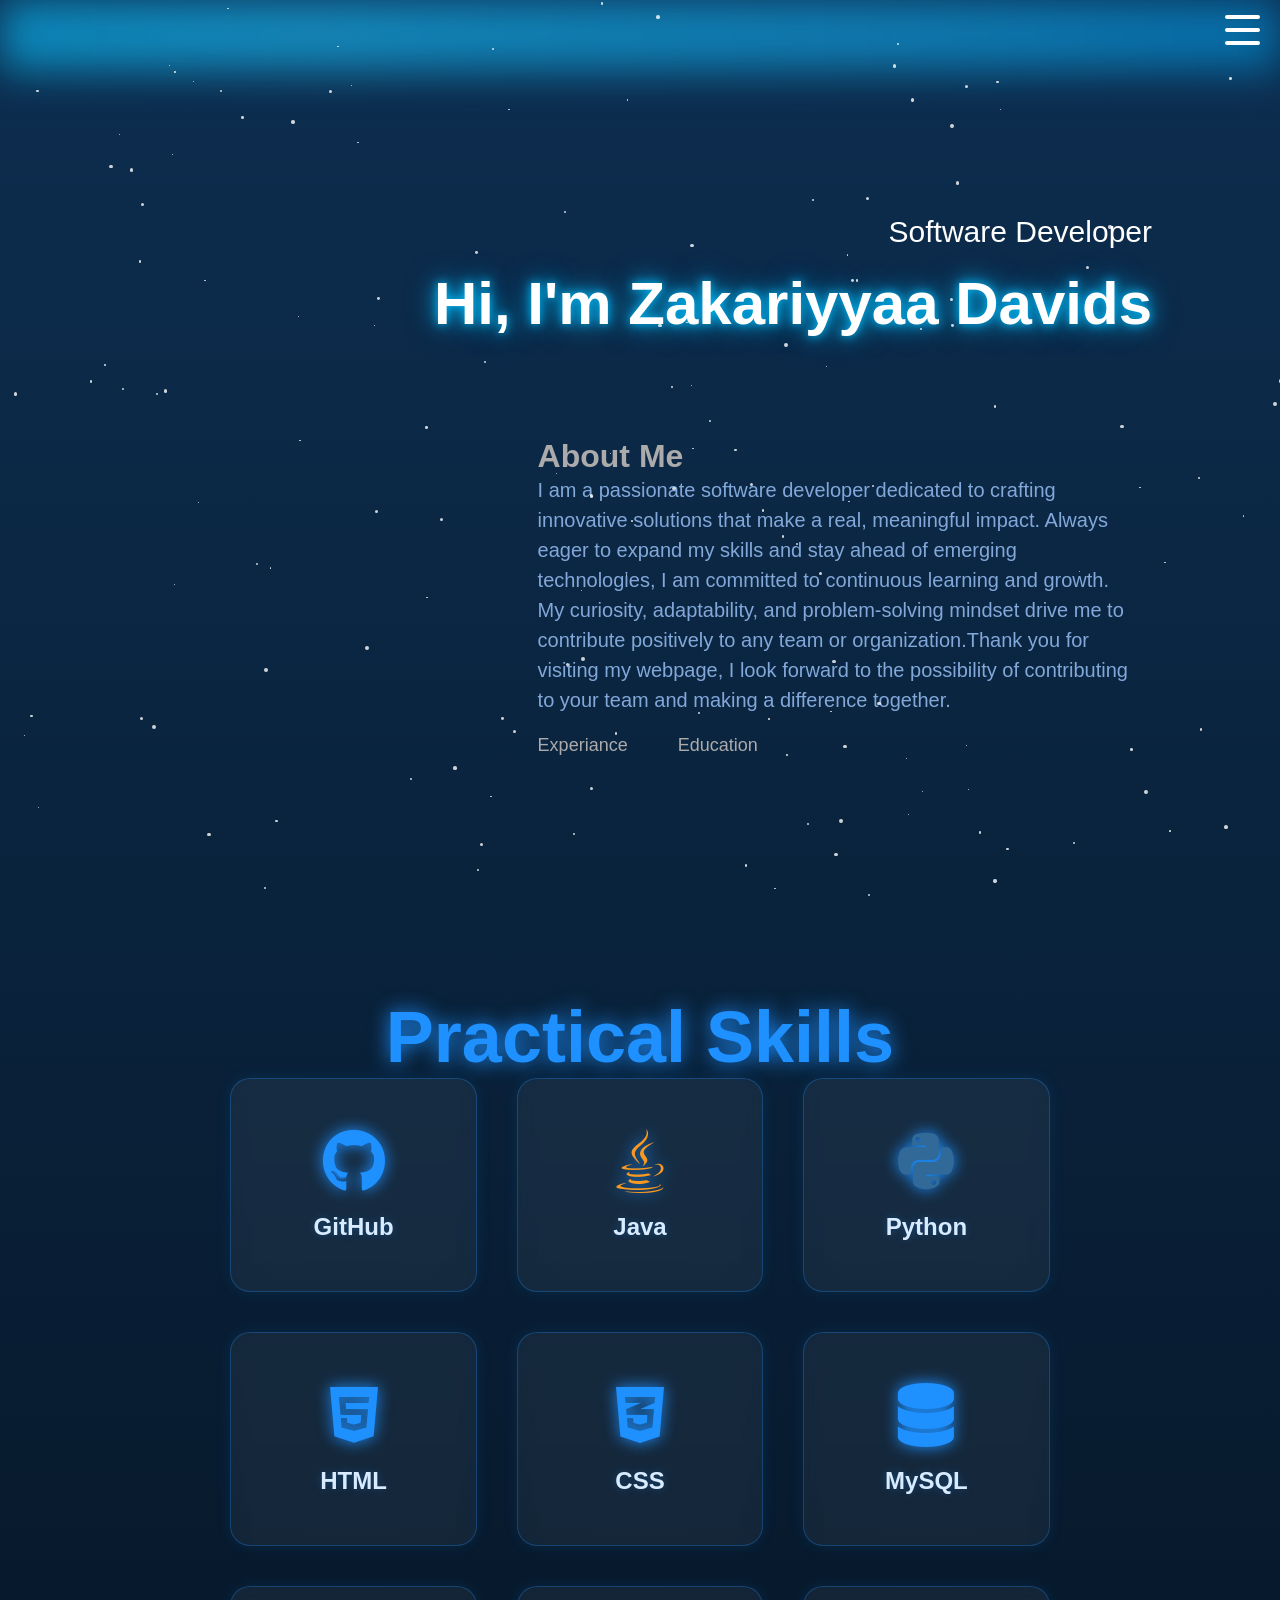
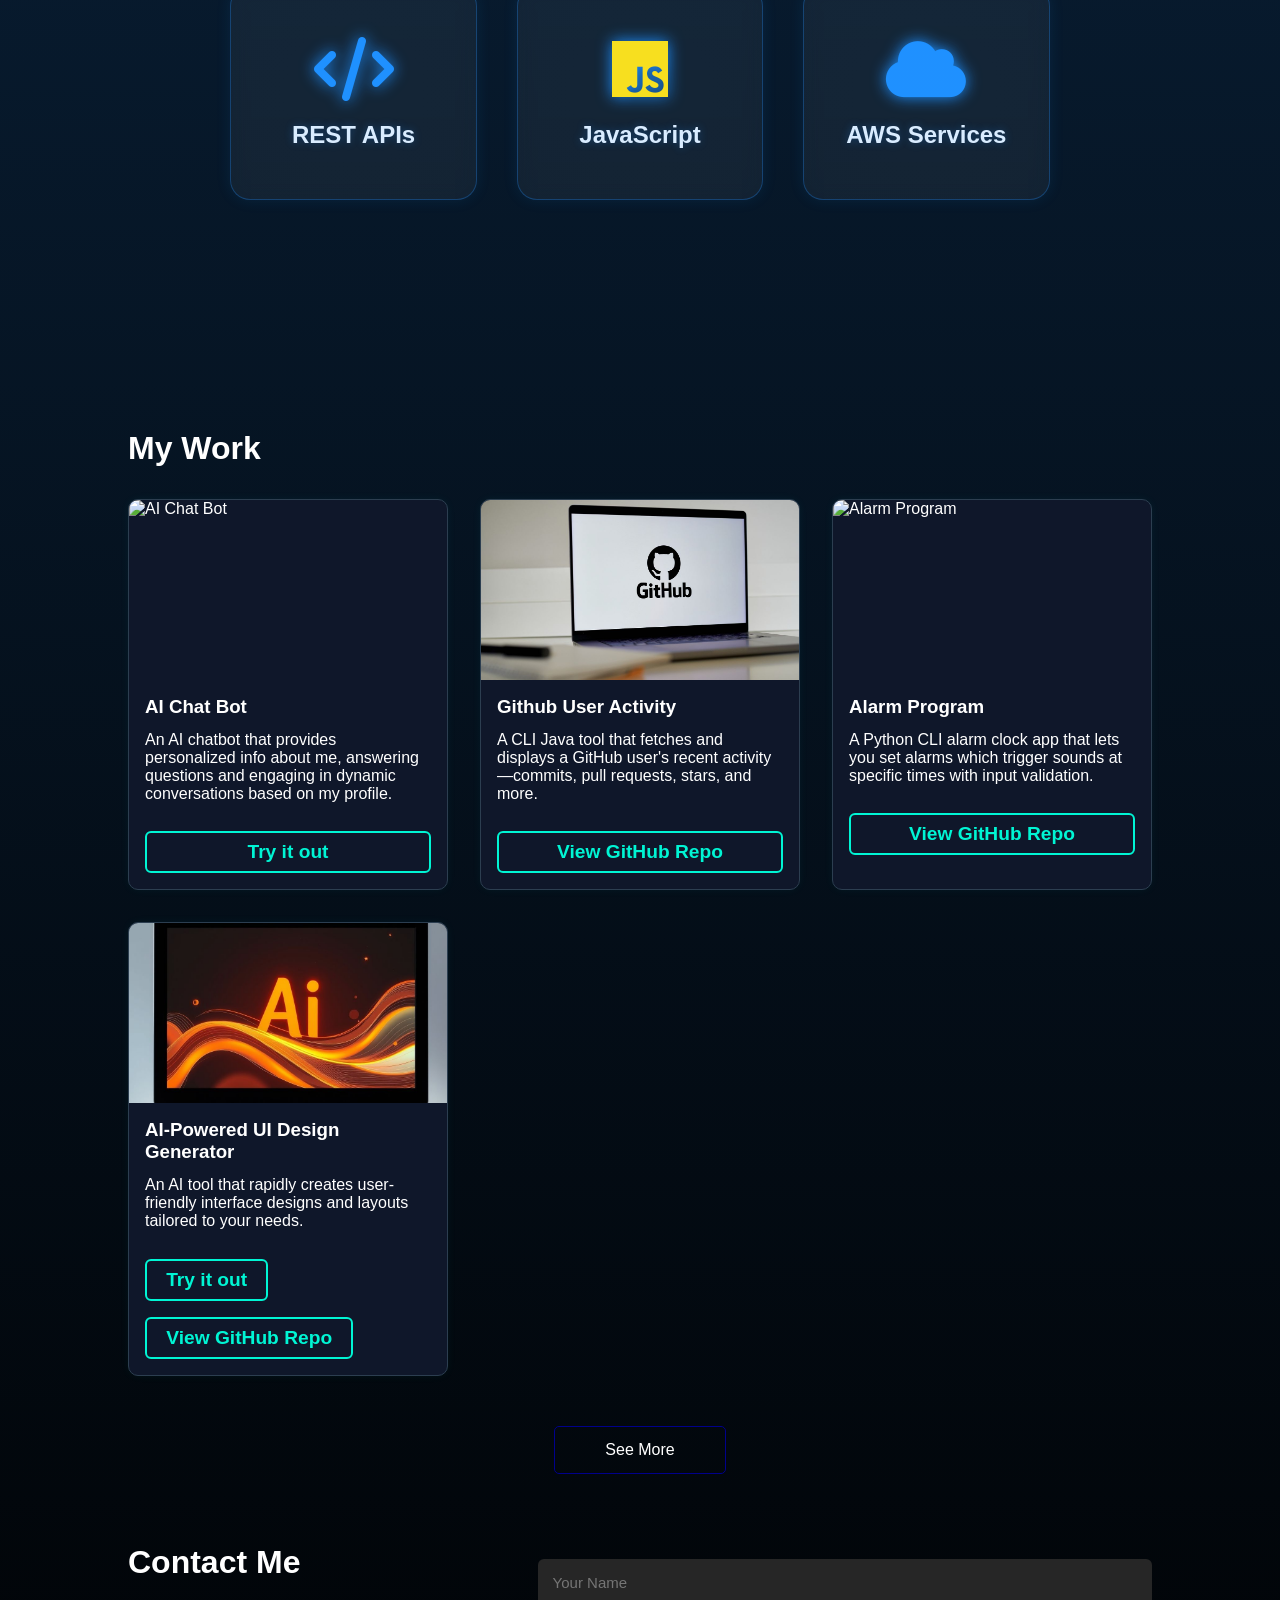
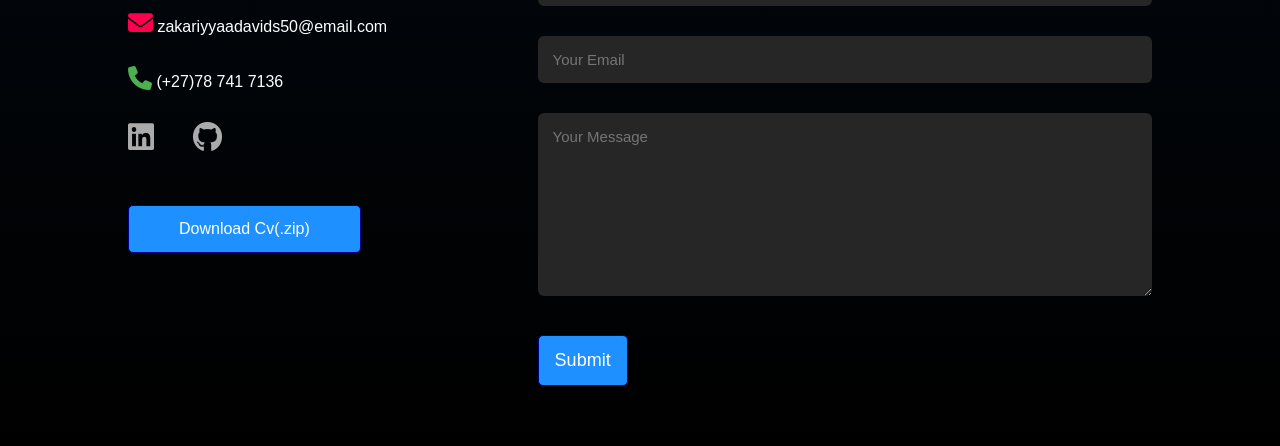
==== index.html @ b6d385ee "Update index.html" ====
<!DOCTYPE html>
<html lang="en">
    <head>
        <meta charset="UTF-8">
        <meta http-equiv="X-UA-Compatible" content="IE=edge">
        <meta name="viewport" content="width=device-width,initial-scale=1.0">
        <title>Personal Portfolio </title>
        <link rel="stylesheet" href="style.css">
        <link rel="stylesheet" href="https://cdnjs.cloudflare.com/ajax/libs/font-awesome/6.5.0/css/all.min.css">
        <script src="https://cdn.botpress.cloud/webchat/v2.4/inject.js"></script>
    </head>

    <body>
        <div class="aurora"></div>
        <div class="mist"></div>
        
        <div id ="Header">
            <div class="burger-container">
                <div class="behindcenes">
                    <button id="hamburger" aria-label="Toggle navigation" aria-expanded="false" aria-controls="top-menu">
                        <span></span>
                        <span></span>
                        <span></span>
                    </button>
        <!-- Navigation Menu -->
                    <div class="menu-container" id="menuContainer">
                        <ul id="top-menu" hidden>
                            <li><a href="#Header">Home</a></li>
                            <li><a href="#About">About</a></li>
                            <li><a href="#Skills">Skills</a></li>
                            <li><a href="#Portfolio">Portfolio</a></li>
                            <li><a href="#Contact">Contact</a></li>
                        </ul>
                    </div>
                </div>
            </div>
                <div class="container">
                    <div class="introduction-text">
                        <p>Software Developer</p>
                        <h1>Hi, I'm Zakariyyaa Davids</h1>
                    </div>
                </div>
            </div>
        

    <!-- ABOUT ME -->
        <div id="About">
            <div class="container">
                <div class="row">
                    <div class="about-col-1">
<!--                    <img src="images/ZAC3..JPG">--></div>    
                    <div class="about-col-2">
                        <h1 class="sub-title">About Me</h1>
                        <p>I am a passionate software developer dedicated to crafting innovative solutions that make a real, meaningful impact. Always eager to expand my skills and stay ahead of emerging technologies, I am committed to continuous learning and growth. My curiosity, adaptability, and problem-solving mindset drive me to contribute positively to any team or organization.Thank you for visiting my webpage, I look forward to the possibility of contributing to your team and making a difference together.</p>
                        <div class="tab-titles">
                            <p class="tab-links " onclick="opentab('experiance')">Experiance</p>
                            <p class="tab-links "onclick="opentab('education')">Education</p>
                        </div>
                        <div class="tab-contents" id="experiance">
                            <ul>
                                <li><span>School Assignments / Competitions</span><br>Group projects, presentations and hackathons.</li>
                            </ul>
                        </div>
                        <div class="tab-contents" id="education">
                            <ul>
                                <li><span>2023-2024 </span><br>Software Developer WeThinkCode_</li>
                            </ul>
                        </div>
                    </div>
                </div>
            </div>
        </div>

    <!-----------Skills---------------->
        <!-- Include this in your main HTML file -->
    <section id="Skills">
        <div class="container">
            <h1 class="sub-title" id="skills" >Practical Skills</h1>
            <div class="Skills-list">
            <div><i class="fab fa-github"></i><h2>GitHub</h2></div>
            <div><i class="fab fa-java" style="color:#f89820;"></i><h2>Java</h2></div>
            <div><i class="fab fa-python" style="color:#306998;"></i><h2>Python</h2></div>
            <div><i class="fab fa-html5"></i><h2>HTML</h2></div>
            <div><i class="fab fa-css3-alt"></i><h2>CSS</h2></div>
            <div><i class="fas fa-database"></i><h2>MySQL</h2></div>
            <div><i class="fas fa-code"></i><h2>REST APIs</h2></div>
            <div><i class="fab fa-js" style="color:#f7df1e;"></i><h2>JavaScript</h2></div>
            <div><i class="fas fa-cloud"></i><h2>AWS Services</h2></div>
            </div>
        </div>
    </section>


    <!------------------- portfolio --------------------->
    <div id="Portfolio">
        <div class="container">
            <h1 class="sub-title">My Work</h1>

            <div class="work-list">
      <!-- Card 1 -->
            <div class="work-card">
                <img src="https://framerusercontent.com/images/g0YTRh7uRHpbWQgSZz62bO050.png" alt="AI Chat Bot">
                <div class="content">
                <h3>AI Chat Bot</h3>
                <p>An AI chatbot that provides personalized info about me, answering questions and engaging in dynamic conversations based on my profile.</p>
               <a href="#" id="open-chatbot" class="try-it-link">Try it out</a>
                </div>
            </div>

      <!-- Card 2 -->
      <div class="work-card">
        <img src="images/github.jpg" alt="Github User Activity">
        <div class="content">
          <h3>Github User Activity</h3>
          <p>A CLI Java tool that fetches and displays a GitHub user's recent activity—commits, pull requests, stars, and more.</p>
          <a href="https://github.com/Zakariyyaa023/GitHub_User_Activity" id="" class="try-it-link">View GitHub Repo</a>
        </div>
      </div>

      <!-- Card 3 -->
      <div class="work-card">
        <img src="https://thepythoncode.com/media/articles/alarm-clock-app-using-tkinter-in-python.jpg" alt="Alarm Program">
        <div class="content">
          <h3>Alarm Program</h3>
          <p>A Python CLI alarm clock app that lets you set alarms which trigger sounds at specific times with input validation.</p>
          <a href="https://github.com/Zakariyyaa023/alarm_clock" id="" class="try-it-link">View GitHub Repo</a>
        </div>
      </div>

      <!-- Card 4 -->
      <div class="work-card">
        <img src="images/a-picture-of-a-ai-that-is-using-a-designs-on-a-screen-the-back-ground-be-generatating.jpg" alt="AI UI Generator">
        <div class="content">
            <h3>AI-Powered UI Design Generator</h3>
            <p>An AI tool that rapidly creates user-friendly interface designs and layouts tailored to your needs.</p>
            <div class="button-group">
                <a href="https://custom-content-gen.netlify.app/" class="action-link">Try it out</a>
                <a href="https://github.com/Zakariyyaa023/Mockup-gen" class="action-link">View GitHub Repo</a>
            </div>


        </div>
      </div>

    <!-- Card 5 -->
    <div class="hidden-work-list">
            <div class="hidden-work">
                <img src="images/resume-gen.jpg" alt="Resume Generator">
                    <div class="layer">
                        <h3>Resume Generator</h3>
                        <p>An AI-powered app that automatically creates professional resumes based on your input.</p>
                        <div class="button-group">
                            <a href="https://resumeai-generator.netlify.app/"class="action-link">Try it out</a>
                            <a href="https://github.com/Zakariyyaa023/Resume-Generator" class="action-link">View GitHub Repo</a>
                        </div>
                    </div>
            </div>
    </div>

    </div>

    <a href="#" class="btn">See More</a>
  </div>
</div>

    <!-------------------- CONTACT ------------------------------>
        <div id="Contact" class="container">
            <div class="row">
                <div class="contact-left">
                    <h1 class="sub-title">Contact Me</h1>
                    <p><i class="fas fa-envelope"></i> zakariyyaadavids50@email.com</p>
                    <p><i class="fas fa-phone" style="font-size:24px;color:#4CAF50;"></i> (+27)78 741 7136</p>
                    <div class="social-icons">
                        <a href="https://www.linkedin.com/in/zakariyyaa-davids-0873a5242/"><i class="fab fa-linkedin"></i></a>
                        <a href="https://github.com/Zakariyyaa023"><i class="fab fa-github"></i></a>
                    </div>
                    <a href="images/Zakariyyaa_Davids_CV.zip" download class="btn btn2">Download Cv(.zip)</a>
                </div>
                <div class="contact-right">
                    <form id="contactForm" action="https://formspree.io/f/movwobqe" method="POST">
                        <input type="text" name="Name" placeholder="Your Name" required>
                        <input type="email" name="email" placeholder="Your Email" required>
                        <textarea name="Message" rows="9" placeholder="Your Message" required></textarea>
                        <div id="formMessage"></div>
                        <button type="submit" class="btn btn2">Submit</button>
                    </form>
                </div>
                
            </div>
        </div>
        <div id="starfield" class="hidden"></div>
        <div class="fog"></div>

        <script src="Scripts.js"></script>
    </body>
</html>
---- style.css ----
*{
    margin: 0;
    padding: 0;
    font-family: "poppins",sans-serif;
    box-sizing: border-box;
}
html{
    scroll-behavior: smooth;

}
body {
    background: linear-gradient(to bottom, #0d2e50 0%, #000000 100%);
    color: white;
    transition: background 0.2s ease;
}

.container{
    padding: 10px 10%;
}

/* -------------------------------------top-menu visuals------------------------------------------- */
#top-menu {
    list-style: none;
    padding: 0;
    margin: 0;
    margin-right: 50px;
    text-align: right;
}
#top-menu li {
    margin: 10px 0;
}
#top-menu li a {
    color: #0ff;
    text-decoration: none;
    font-size: 1.2rem;
    font-weight: bold;
}
#top-menu li a {
    position: relative;
    color: white;
    text-decoration: none;
    transition: color 0.3s ease;
    font-size: 20px;   
    font-weight: 700;     
}

#top-menu li a:hover {
    color: #0ff; /* neon blue text color */
}

#top-menu li a::after {
    content: '';
    position: absolute;
    left: 0;
    bottom: -6px; /* space between text and underline */
    width: 0;
    height: 4px;   /* thicker underline */
    background: linear-gradient(90deg, 
      #00f, #0ff, #00f); /* neon blue fire gradient */
    box-shadow:
      0 0 6px #0ff,
      0 0 12px #0ff,
      0 0 24px #0ff,
      0 0 36px #0ff;
    border-radius: 2px;
    transition: width 0.4s ease;
}

#top-menu li a:hover::after {
    width: 100%;
    animation: flicker 1.5s infinite alternate;
}
@keyframes flicker {
    0%, 100% {
      box-shadow:
        0 0 6px #0ff,
        0 0 12px #0ff,
        0 0 24px #0ff,
        0 0 36px #0ff;
    }
    50% {
      box-shadow:
        0 0 9px #33ffff,
        0 0 18px #33ffff,
        0 0 30px #33ffff,
        0 0 45px #33ffff;
    }
}

#top-menu.active {
    position: fixed;
    left: 0;
    right: 0;
    width: 100%;
    transform: translateX(0);
    opacity: 1; /* opacity 10 is invalid, max is 1 */
    pointer-events: auto;
    background: #0b1437; /* dark blue */
    z-index: 9999;
    
    /* Add a circuit pattern using a subtle grid with glowing lines */
    background-image:
      linear-gradient(rgba(0, 255, 255, 0.15) 1px, transparent 1px),
      linear-gradient(90deg, rgba(0, 255, 255, 0.15) 1px, transparent 1px);
    background-size: 40px 40px;

    /* Optional: animated "current" lines moving horizontally */
    position: relative;
    overflow: hidden;
}


#top-menu.active::before {
    content: "";
    position: absolute;
    top: 0; left: 0; right: 0; bottom: 0;
    background: linear-gradient(
      90deg,
      transparent,
      rgba(0, 255, 255, 0.4),
      transparent
    );
    background-size: 200% 100%;
    animation: currentFlow 4s linear infinite;
    pointer-events: none;
    mix-blend-mode: screen;
}

@keyframes currentFlow {
    0% { background-position: 200% 0; }
    100% { background-position: -200% 0; }
}


.menu-container.closing {
  transform: translateX(100%);  
  opacity: 0;   
  pointer-events: none;
}

/*-------------------------- Hamburger button styles---------------------------- */
#hamburger {
    position: fixed;
    top: 15px;
    right: 20px;
    width: 35px;
    height: 30px;
    display: flex;
    flex-direction: column;
    justify-content: space-between;
    background: transparent;
    border: none;
    cursor: pointer;
    padding: 0;
    z-index: 2000;
}

#hamburger span {
    display: block;
    height: 4px;
    width: 100%;
    background: white;
    border-radius: 2px;
    transition: all 0.3s ease;
}
/* ------------------introduction-text--------------------------- */
.introduction-text{
    margin-top: 20%;
    font-size: 30px;
    text-align: right;

}

.introduction-text h1{
    margin-top: 20px;
    font-size: 60px;
    text-align: right;
    text-shadow:
        0 0 10px rgba(0, 191, 255, 0.9),
        0 0 20px rgba(0, 191, 255, 0.7),
        0 0 30px rgba(0, 191, 255, 0.5);
    text-align: right;
}

/* ------------------About me--------------------------- */
#About{
    padding:80px 0;
    color: #ababab;

}
.row{
    display: flex;
    justify-content: space-between;
    flex-wrap: wrap;
}
.about-col-1{
    flex-basis: 35%;

}
.about-col-1 img{
    width: 100%;
    border-radius: 15px;
}
.about-col-2{
    flex-basis: 60%;

}
.about-col-2 > p {
    font-size: 20px;
    max-width: 600px;
    line-height: 1.5;
    color: #a0c8ffcc;
    pointer-events: auto;
}


.tab-titles{
    display:flex;
    margin: 20px 0 40px;
}
.tab-links{
    margin-right: 50px;
    font-size: 18px;
    font-weight: 500;
    cursor: pointer;
    position: relative;
}
.tab-links::after{
    content: '';
    width: 0;
    height: 3px;
    background: #0FFF50;
    position: absolute;
    left: 0;
    bottom: -8px;
    transition: 0.5s;

}
.tab-links.active-link::after{
    width: 50%;
}
.tab-contents ul li{
    list-style: none;
    margin: 10px 0;
}
.tab-contents ul li span{
    color: #0FFF50;
    font-size: 14px;
}

.tab-contents{
    display: none;
}
.tab-contents.active-tab{
    display: block;
}


/* <--------------------------------Skills----------------------------------------> */
#Skills {
    padding: 100px 10% 150px;
    position: relative;
    z-index: 2;
    font-size: 3rem;
    text-align: center;
    color: #1e90ff;
    text-shadow: 0 0 20px #1e90ff;
    margin-bottom: 60px;
}

.Skills-list {
    display: grid;
    grid-template-columns: repeat(auto-fit, minmax(220px, 1fr));
    gap: 40px;
}

.Skills-list div {
    background: rgba(255, 255, 255, 0.05);
    border: 1px solid rgba(30, 144, 255, 0.3);
    border-radius: 20px;
    padding: 50px 20px;
    text-align: center;
    backdrop-filter: blur(8px);
    box-shadow: 0 0 15px rgba(30, 144, 255, 0.1);
    transition: transform 0.5s ease, box-shadow 0.5s ease;
    position: relative;
    overflow: hidden;
}

.Skills-list div::before {
    content: "";
    position: absolute;
    top: 50%;
    left: 50%;
    width: 200%;
    height: 200%;
    background: radial-gradient(circle, rgba(255, 255, 255, 0.02), transparent 70%);
    transform: translate(-50%, -50%) rotate(25deg);
    opacity: 0.3;
}

.Skills-list div:hover {
    transform: translateY(-10px) scale(1.03);
    box-shadow: 0 0 30px rgba(30, 144, 255, 0.6);
}

.Skills-list i {
    font-size: 4rem;
    margin-bottom: 20px;
    color: #1e90ff;
    text-shadow: 0 0 15px #1e90ff;
    transition: transform 0.4s ease, color 0.4s ease;
}

.Skills-list div:hover i {
    transform: scale(1.25) rotate(-5deg);
    color: #ffffff;
}

.Skills-list h2 {
    font-size: 1.5rem;
    color: #d9ecff;
    margin: 0;
    text-shadow: 0 0 8px rgba(30, 144, 255, 0.3);
    transition: color 0.3s ease;
}

.Skills-list div:hover h2 {
    color: #ffffff;
}

@media (max-width: 768px) {
    .sub-title {
        font-size: 2.4rem;
  }

    .Skills-list i {
        font-size: 3.2rem;
  }
}

.btn{
    display: block;
    margin: 50px auto;
    width: fit-content;
    border: 1px solid #00008B;
    padding: 14px 50px;
    border-radius: 5px;
    text-decoration: none;
    color: #fff;
    transition:background 0.5s;
}
.btn:hover{
    background: #1E90FF;

}
/*-------------------------------- portfolio(My Work) ----------------------------------------------*/
/* Container layout */
.work-list {
    display: grid;
    grid-template-columns: repeat(auto-fit, minmax(280px, 1fr));
    gap: 2rem;
    margin-top: 2rem;
}

/* Each card */
.work-card {
    background: #0f172a;
    border: 1px solid #2c3e50;
    border-radius: 10px;
    overflow: hidden;
    color: #fff;
    display: flex;
    flex-direction: column;
    box-shadow: 0 0 10px rgba(0, 245, 212, 0.05);
}

/* Image on top */
  .work-card img {
    width: 100%;
    height: 180px;
    object-fit: cover;
}

/* Card content */
.work-card .content {
    padding: 1rem;
    display: flex;
    flex-direction: column;
    gap: 0.8rem;
}

/* Links */
.work-card a {
    color: #00f5d4;
    text-decoration: none;
    font-size: 1.2rem;
}

.work-card .link-buttons {
    display: flex;
    gap: 1rem;
}

/* Optional: Add hover effect for desktops (but not required on mobile) */
@media (hover: hover) {
      .work-card:hover {
        box-shadow: 0 0 20px rgba(0, 245, 212, 0.2);
        transform: translateY(-2px);
        transition: 0.3s ease;
    }
}

.try-it-link {
    display: inline-block;
    padding: 0.5rem 1.2rem;
    margin-top: 1rem;
    color: #00f5d4;
    border: 2px solid #00f5d4;
    border-radius: 6px;
    font-weight: bold;
    text-decoration: none;
    transition: background-color 0.3s, color 0.3s;
    font-size: 1rem;
    text-align: center;
}

/* Optional hover effect for desktop */
@media (hover: hover) {
    .try-it-link:hover {
        background-color: #00f5d4;
        color: #0f172a;
    }
}
.button-group {
    display: flex;
    gap: 1rem;
    margin-top: 1rem;
    flex-wrap: wrap; /* Allows wrapping on small screens */
}

.action-link {
    display: inline-block;
    padding: 0.5rem 1.2rem;
    color: #00f5d4;
    border: 2px solid #00f5d4;
    border-radius: 6px;
    font-weight: bold;
    text-decoration: none;
    font-size: 1rem;
    text-align: center;
    transition: background-color 0.3s, color 0.3s;
}

/* Optional hover for desktops */
@media (hover: hover) {
    .action-link:hover {
        background-color: #00f5d4;
        color: #0f172a;
    }
}
.hidden-work:hover img{
  transform: scale(1.1);
}

.hidden-work:hover .layer{
  height: 100%;
}
.hidden-work-list {
  max-height: 0;
  overflow: hidden;
  transition: max-height 0.4s ease; /* fast collapse */
  grid-template-columns: repeat(auto-fit, minmax(250px, 1fr));
  grid-gap: 40px;
  margin-top: 50px;
  display: grid;
}

.hidden-work-list.active {
  max-height: 1000px;
  transition: max-height 1.5s ease;
}


.hidden-work{
  border-radius: 10px;
  position: relative;
  overflow: hidden;
}
.hidden-work img{
    width: 100%;
    border-radius: 10px;
    display: block;
    transition: transform 1.5s;
}


/************************ CONTACT *******************************/
.contact-left{
    flex-basis: 35%;

}
.contact-right{
    flex-basis: 60%;
    
}
.contact-left p{
    margin-top: 30px;
}
.contact-left p i{
    color: #ff004f;
    font-size: 25px;
}
.social-icons{
    margin-top: 30px;

}
.social-icons a{
    text-decoration: none;
    font-size: 30px ;
    margin-right: 35px;
    color: #ababab;
    display: inline-block;
    transition: transform 0.5s;
}
.social-icons a:hover{
    color: #1E90FF;
    transform: translateY(-5px);
}

.btn.btn2{
    display: inline-block;
    background: #1E90FF;

}


.contact-right form{
    width: 100%;
}
form input,form textarea{
    width: 100%;
    border: 0;
    outline: none;
    background: #262626;
    padding: 15px;
    margin: 15px 0;
    color: #fff;
    font-size: 15px;
    border-radius: 6px;

}


form .btn2{
    padding: 14px 16px;
    font-size: 18px;
    margin-top: 20px;
    cursor: pointer;

}
.toggle-tab {
    cursor: pointer;
    color: #555;
    font-weight: bold;
    transition: color 0.3s;
}

.toggle-tab:hover {
    color: #6495ED;
}

.toggle-tab.active {
    color: #6495ED;
    text-decoration: underline;
}

/* .achievement-list {
    list-style: none;
    padding: 0;
}

.achievement-list li {
    margin: 10px 0;
    font-size: 16px;
} */

#formMessage {
    margin-top: 15px;
    font-size: 1.4rem;
    font-weight: 700;
    color: #00ffff; /* bright cyan */
    background: linear-gradient(90deg, #001f3f, #003366);
    padding: 12px 20px;
    border-radius: 12px;
    box-shadow:
      0 0 10px #00ffffaa,
      0 0 20px #00ffff88,
      0 0 30px #00ffff66;
    text-align: center;
    letter-spacing: 1.2px;
    font-family: 'Segoe UI', Tahoma, Geneva, Verdana, sans-serif;
    user-select: none;
    transition: background 0.3s ease, box-shadow 0.3s ease;
    display: none; /* hidden by default */
}

#formMessage.success {
    background: linear-gradient(90deg, #005f3f, #008866);
    box-shadow:
      0 0 12px #00ffcccc,
      0 0 24px #00ffccbb,
      0 0 36px #00ffccaa;
    color: #ccfffa;
}

#formMessage.error {
    background: linear-gradient(90deg, #660000, #990000);
    box-shadow:
      0 0 12px #ff4444cc,
      0 0 24px #ff4444bb,
      0 0 36px #ff4444aa;
    color: #fff0f0;
}


#starfield {
    position: fixed;
    top: 0;
    left: 0;
    width: 100%;
    height: 100%;
    pointer-events: none; /* so clicks pass through */
    z-index: 1000;
}

.star {
    position: absolute;
    background: white;
    border-radius: 50%;
    opacity: 0.8;
    animation: twinkle 2s infinite alternate;
}

@keyframes twinkle {
    from {opacity: 0.3;}
    to {opacity: 1;}
}

/* Shooting star style */
.shooting-star {
    position: fixed;
    top: 0;
    left: 0;
    width: 100px;
    height: 2px;
    background: linear-gradient(45deg, white, rgba(255,255,255,0));
    opacity: 0;
    pointer-events: none;
    transform: translateX(0) translateY(0) rotate(45deg);
    animation-timing-function: cubic-bezier(0.4, 0, 0.2, 1);
    animation-fill-mode: forwards;
}

/* Shooting star animation */
@keyframes shooting {
    0% {
        opacity: 1;
        transform: translateX(0) translateY(0) rotate(45deg);
    }
    100% {
        opacity: 0;
        transform: translateX(500px) translateY(500px) rotate(45deg);
    }
}

/* Fog / clouds near horizon */
.fog {
    position: fixed;
    bottom: 0;
    left: 0;
    width: 100%;
    height: 150px;
    pointer-events: none;
    background:
      radial-gradient(circle at 20% 70%, rgba(255, 255, 255, 0.15), transparent 40%),
      radial-gradient(circle at 50% 50%, rgba(255, 255, 255, 0.2), transparent 40%),
      radial-gradient(circle at 80% 60%, rgba(255, 255, 255, 0.12), transparent 40%);
    filter: blur(20px);
    z-index: 999;
    display: none; /* hide initially */
}




.aurora {
    position: fixed;
    top: 0;
    left: 0;
    width: 100%;
    height: 70px;
    pointer-events: none;
    background: linear-gradient(
      270deg,
      rgba(0, 191, 255, 0.6),
      rgba(0, 100, 255, 0.3),
      rgba(0, 191, 255, 0.6)
    );
    background-size: 600% 100%;
    filter: blur(20px);
    animation: auroraMove 20s linear infinite;
    z-index: 50;
}
.menu-container {
    position: fixed;
    top: 0;
    right: 0;
    width: 100%;
    max-width: 100%;
    height: auto;
    padding: 60px 20px 20px;
    background: transparent;
    transform: translateX(100%);  /* slide from right */
    opacity: 0;                   /* fade out */
    pointer-events: none;
    transition: transform 0.4s ease, opacity 0.4s ease;
    z-index: 1000;
}
.menu-container.active {
    transform: translateX(0);     /* slide into view */
    opacity: 1;                   /* fade in */
    pointer-events: auto;

    /* 💡 BACKDROP BLUR + color */
    background-color: rgba(11, 20, 55, 0.7); /* semi-transparent dark blue */
    backdrop-filter: blur(8px);             /* glassy blur effect */

    background-image:
      linear-gradient(rgba(0, 255, 255, 0.08) 1px, transparent 1px),
      linear-gradient(90deg, rgba(0, 255, 255, 0.08) 1px, transparent 1px);
    background-size: 40px 40px;
    overflow: hidden;
}
.menu-container.active::before {
    content: "";
    position: absolute;
    top: 0; left: 0; right: 0; bottom: 0;
    background: linear-gradient(
      90deg,
      transparent,
      rgba(0, 255, 255, 0.2),
      transparent
    );
    background-size: 200% 100%;
    animation: currentFlow 4s linear infinite;
    pointer-events: none;
    mix-blend-mode: screen;
    z-index: 1;
}

@keyframes auroraMove {
    0% { background-position: 0% 50%; }
    100% { background-position: 100% 50%; }
}

.mist {
    position: fixed;
    top: 0;
    left: 0;
    width: 100%;
    height: 70px;
    pointer-events: none;
    background:
      radial-gradient(circle at 25% 40%, rgba(255, 255, 255, 0.12), transparent 60%),
      radial-gradient(circle at 70% 60%, rgba(255, 255, 255, 0.08), transparent 50%);
    filter: blur(25px);
    animation: mistDrift 40s ease-in-out infinite alternate;
    z-index: 55;
    opacity: 0.6;
}

@keyframes mistDrift {
    0% { background-position: 0% 0%, 0% 0%; }
    100% { background-position: 15% 0%, -15% 0%; }
}


input.error {
      border: 4px solid #ff4d4d;
      background-color: #330000;
      color: #ffd6d6;
      box-shadow: 0 0 10px #ff4d4d88;
      transition: all 0.3s ease;
  }

  input.error::placeholder {
      color: #ffaaaa;
  }
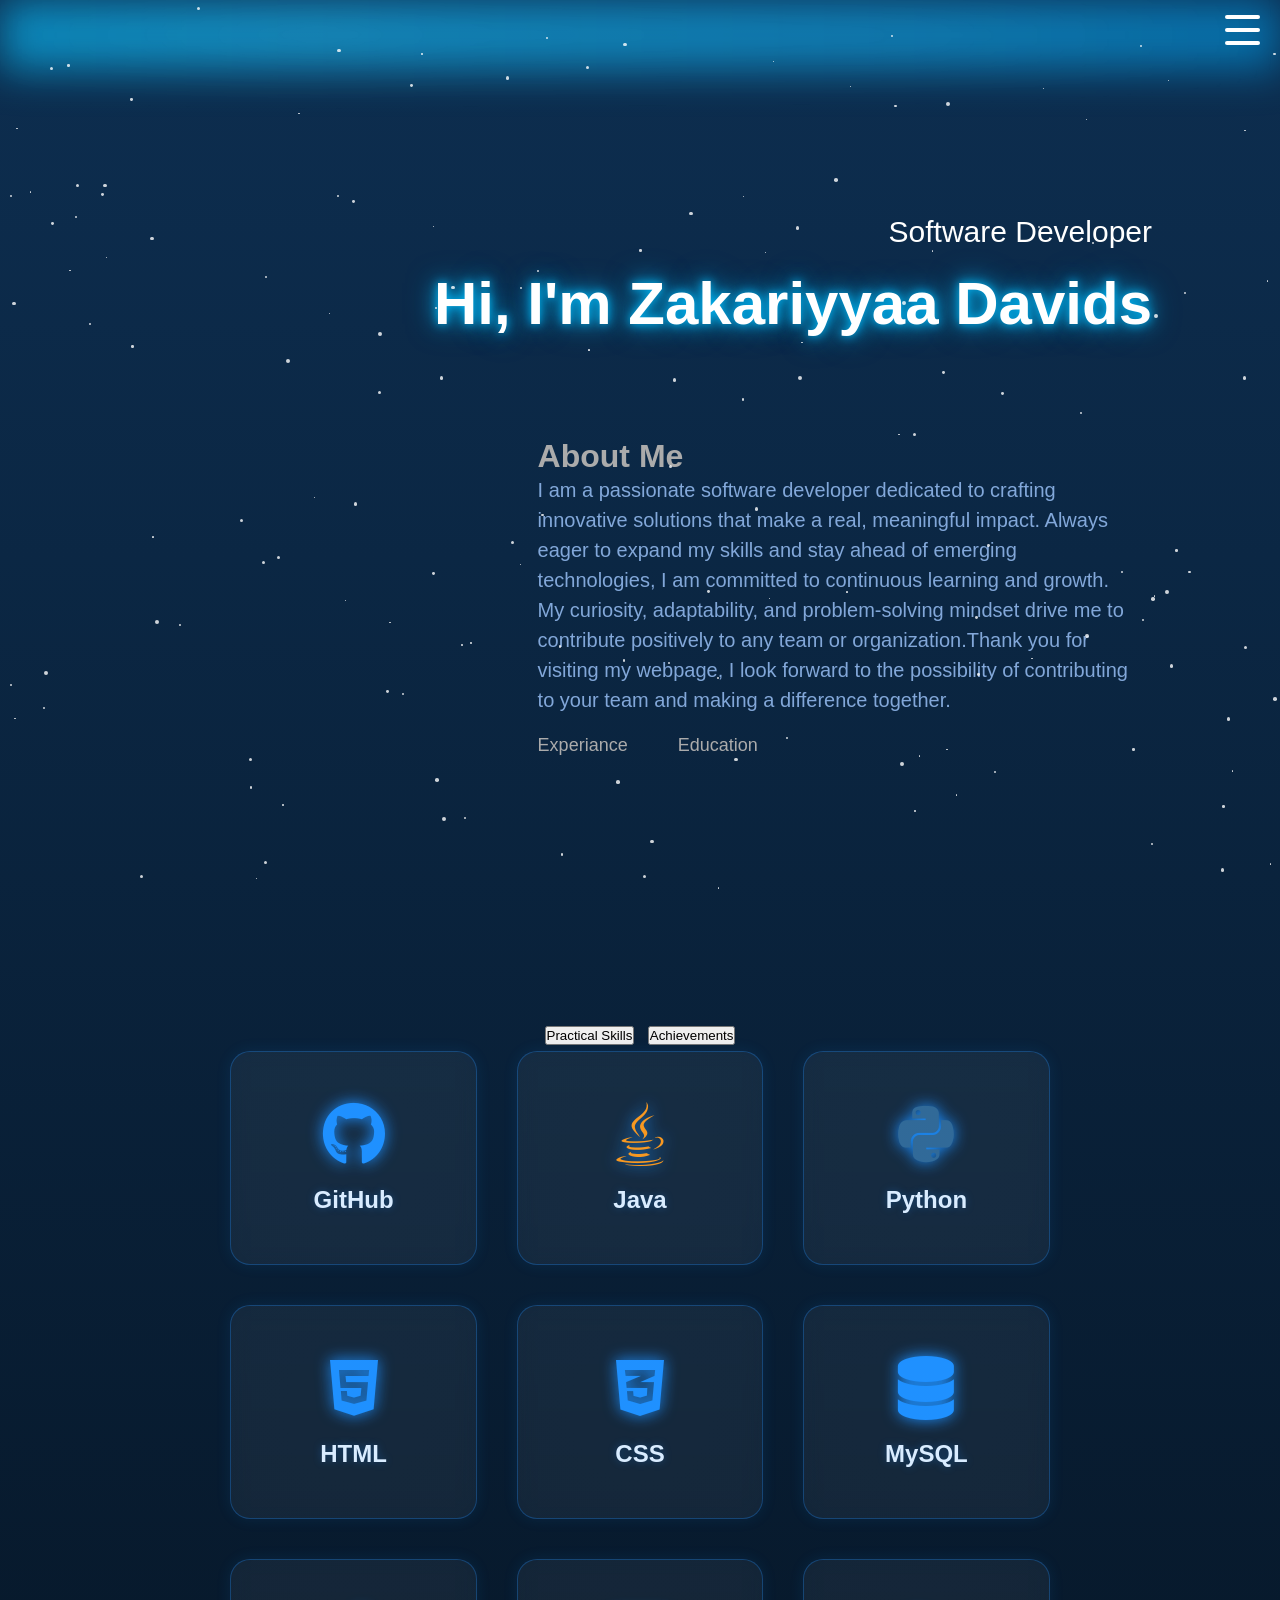
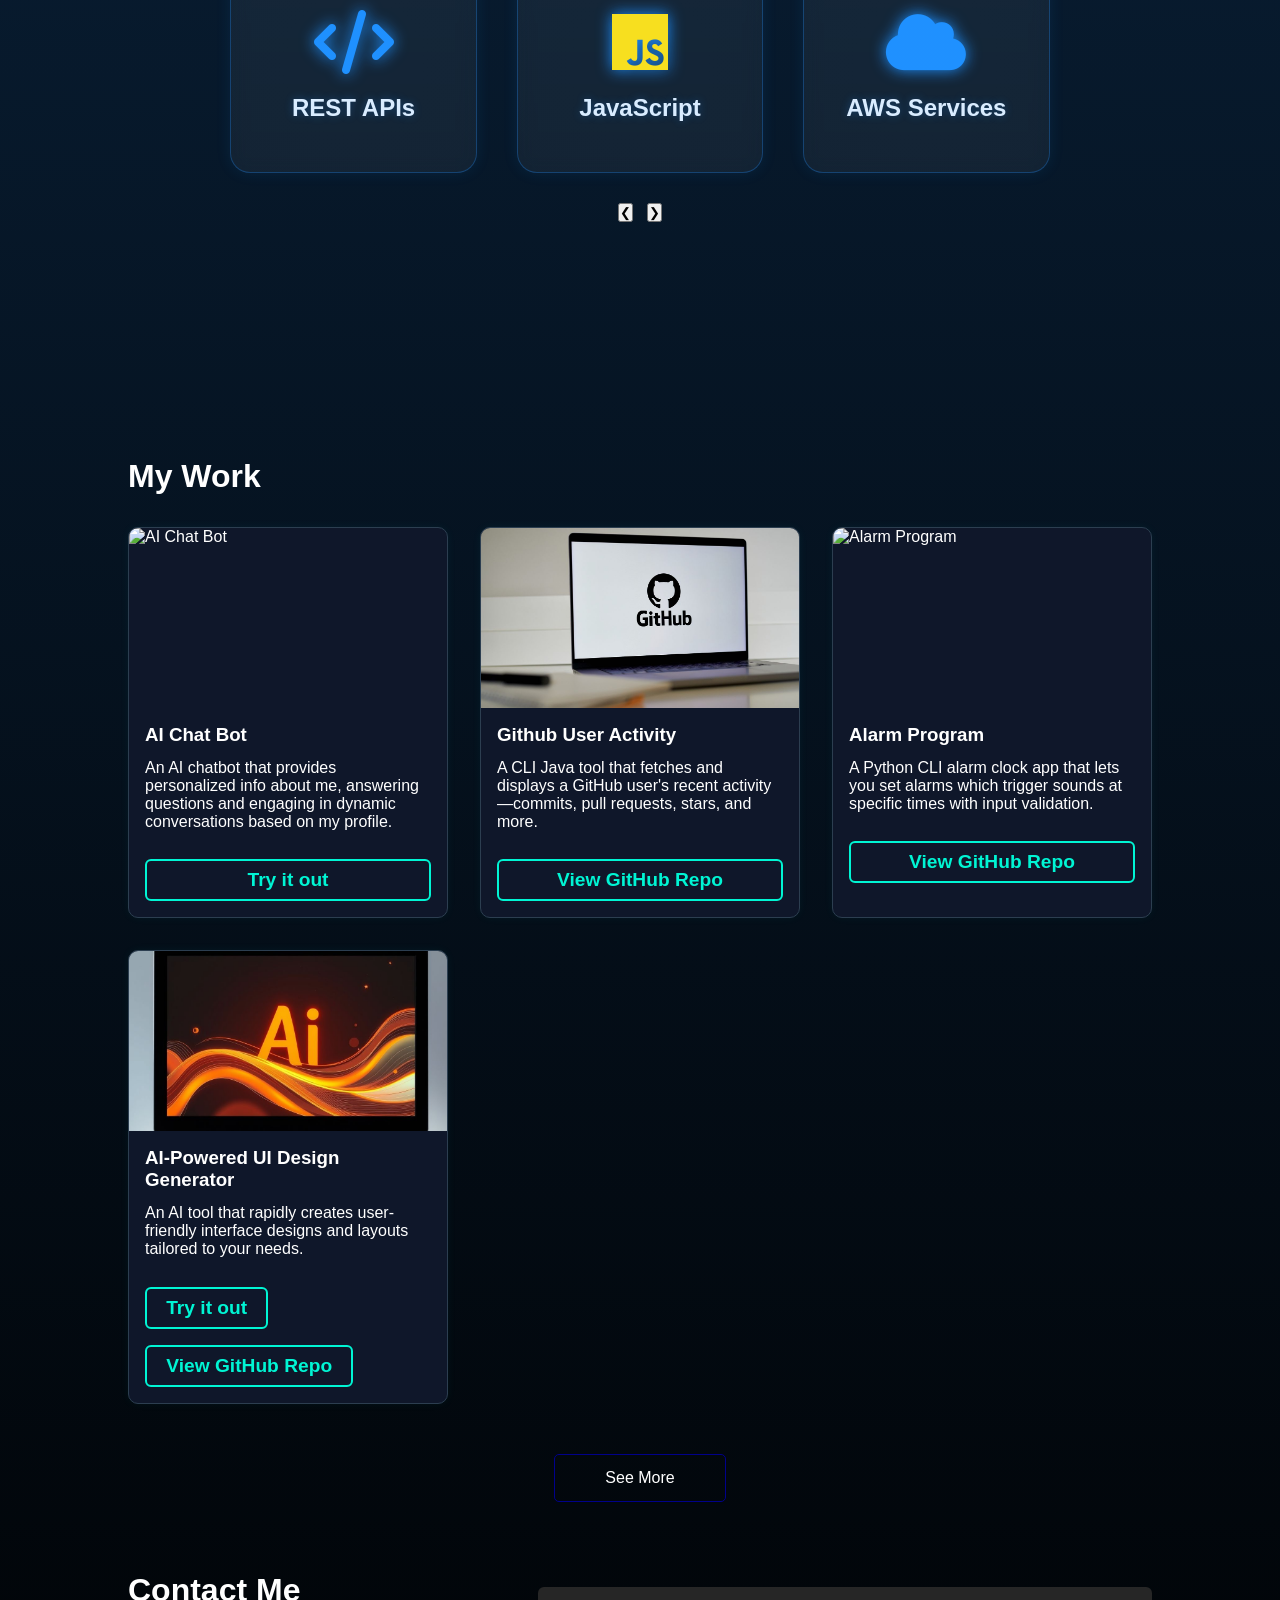
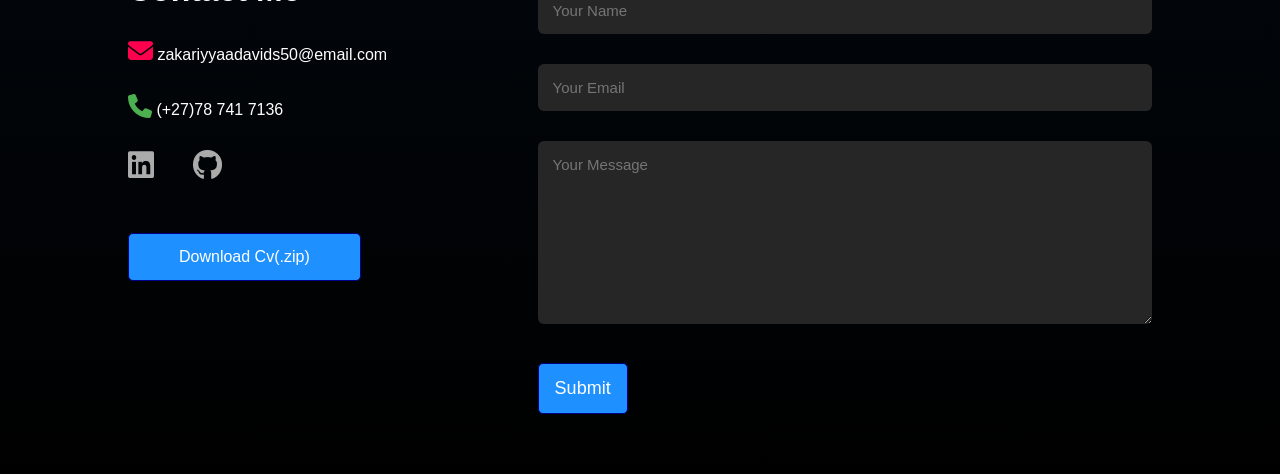
==== commit 89c35b73: "Update index.html" ====
--- a/index.html
+++ b/index.html
@@ -75,21 +75,32 @@
         <!-- Include this in your main HTML file -->
     <section id="Skills">
         <div class="container">
-            <h1 class="sub-title" id="skills" >Practical Skills</h1>
+            <button class="sub-title-button" >Practical Skills</button>
+            <button class="sub-title-button2" >Achievements</button>
             <div class="Skills-list">
-            <div><i class="fab fa-github"></i><h2>GitHub</h2></div>
-            <div><i class="fab fa-java" style="color:#f89820;"></i><h2>Java</h2></div>
-            <div><i class="fab fa-python" style="color:#306998;"></i><h2>Python</h2></div>
-            <div><i class="fab fa-html5"></i><h2>HTML</h2></div>
-            <div><i class="fab fa-css3-alt"></i><h2>CSS</h2></div>
-            <div><i class="fas fa-database"></i><h2>MySQL</h2></div>
-            <div><i class="fas fa-code"></i><h2>REST APIs</h2></div>
-            <div><i class="fab fa-js" style="color:#f7df1e;"></i><h2>JavaScript</h2></div>
-            <div><i class="fas fa-cloud"></i><h2>AWS Services</h2></div>
-            </div>
+                <div><i class="fab fa-github"></i><h2>GitHub</h2></div>
+                <div><i class="fab fa-java" style="color:#f89820;"></i><h2>Java</h2></div>
+                <div><i class="fab fa-python" style="color:#306998;"></i><h2>Python</h2></div>
+                <div><i class="fab fa-html5"></i><h2>HTML</h2></div>
+                <div><i class="fab fa-css3-alt"></i><h2>CSS</h2></div>
+                <div><i class="fas fa-database"></i><h2>MySQL</h2></div>
+                <div><i class="fas fa-code"></i><h2>REST APIs</h2></div>
+                <div><i class="fab fa-js" style="color:#f7df1e;"></i><h2>JavaScript</h2></div>
+                <div><i class="fas fa-cloud"></i><h2>AWS Services</h2></div>
+            </div>
+            <div class="carousel-container">
+                <div class="carousel">
+                    <div class="image half-image left-image" id="leftImg"></div>
+                    <div class="image full-image" id="centerImg"></div>
+                    <div class="image half-image right-image" id="rightImg"></div>
+                </div>
+
+                <button class="nav left" onclick="prevImage()">&#10094;</button>
+                <button class="nav right" onclick="nextImage()">&#10095;</button>
+            </div>
+
         </div>
     </section>
-
 
     <!------------------- portfolio --------------------->
     <div id="Portfolio">
@@ -99,7 +110,7 @@
             <div class="work-list">
       <!-- Card 1 -->
             <div class="work-card">
-                <img src="https://framerusercontent.com/images/g0YTRh7uRHpbWQgSZz62bO050.png" alt="AI Chat Bot">
+                <img src="https://framerusercontent.com/assests/g0YTRh7uRHpbWQgSZz62bO050.png" alt="AI Chat Bot">
                 <div class="content">
                 <h3>AI Chat Bot</h3>
                 <p>An AI chatbot that provides personalized info about me, answering questions and engaging in dynamic conversations based on my profile.</p>
@@ -109,7 +120,7 @@
 
       <!-- Card 2 -->
       <div class="work-card">
-        <img src="images/github.jpg" alt="Github User Activity">
+        <img src="assests/github.jpg" alt="Github User Activity">
         <div class="content">
           <h3>Github User Activity</h3>
           <p>A CLI Java tool that fetches and displays a GitHub user's recent activity—commits, pull requests, stars, and more.</p>
@@ -129,7 +140,7 @@
 
       <!-- Card 4 -->
       <div class="work-card">
-        <img src="images/a-picture-of-a-ai-that-is-using-a-designs-on-a-screen-the-back-ground-be-generatating.jpg" alt="AI UI Generator">
+        <img src="assests/a-picture-of-a-ai-that-is-using-a-designs-on-a-screen-the-back-ground-be-generatating.jpg" alt="AI UI Generator">
         <div class="content">
             <h3>AI-Powered UI Design Generator</h3>
             <p>An AI tool that rapidly creates user-friendly interface designs and layouts tailored to your needs.</p>
@@ -145,12 +156,12 @@
     <!-- Card 5 -->
     <div class="hidden-work-list">
             <div class="hidden-work">
-                <img src="images/resume-gen.jpg" alt="Resume Generator">
+                <img src="assests/resume-gen.jpg" alt="Resume Generator">
                     <div class="layer">
                         <h3>Resume Generator</h3>
                         <p>An AI-powered app that automatically creates professional resumes based on your input.</p>
                         <div class="button-group">
-                            <a href="https://resumeai-generator.netlify.app/"class="action-link">Try it out</a>
+                            <a href="https://zakariyyaa023.github.io/Resume-Generator/"class="action-link">Try it out</a>
                             <a href="https://github.com/Zakariyyaa023/Resume-Generator" class="action-link">View GitHub Repo</a>
                         </div>
                     </div>
@@ -174,7 +185,7 @@
                         <a href="https://www.linkedin.com/in/zakariyyaa-davids-0873a5242/"><i class="fab fa-linkedin"></i></a>
                         <a href="https://github.com/Zakariyyaa023"><i class="fab fa-github"></i></a>
                     </div>
-                    <a href="images/Zakariyyaa_Davids_CV.zip" download class="btn btn2">Download Cv(.zip)</a>
+                    <a href="assests/Zakariyyaa_Davids_CV.zip" download class="btn btn2">Download Cv(.zip)</a>
                 </div>
                 <div class="contact-right">
                     <form id="contactForm" action="https://formspree.io/f/movwobqe" method="POST">
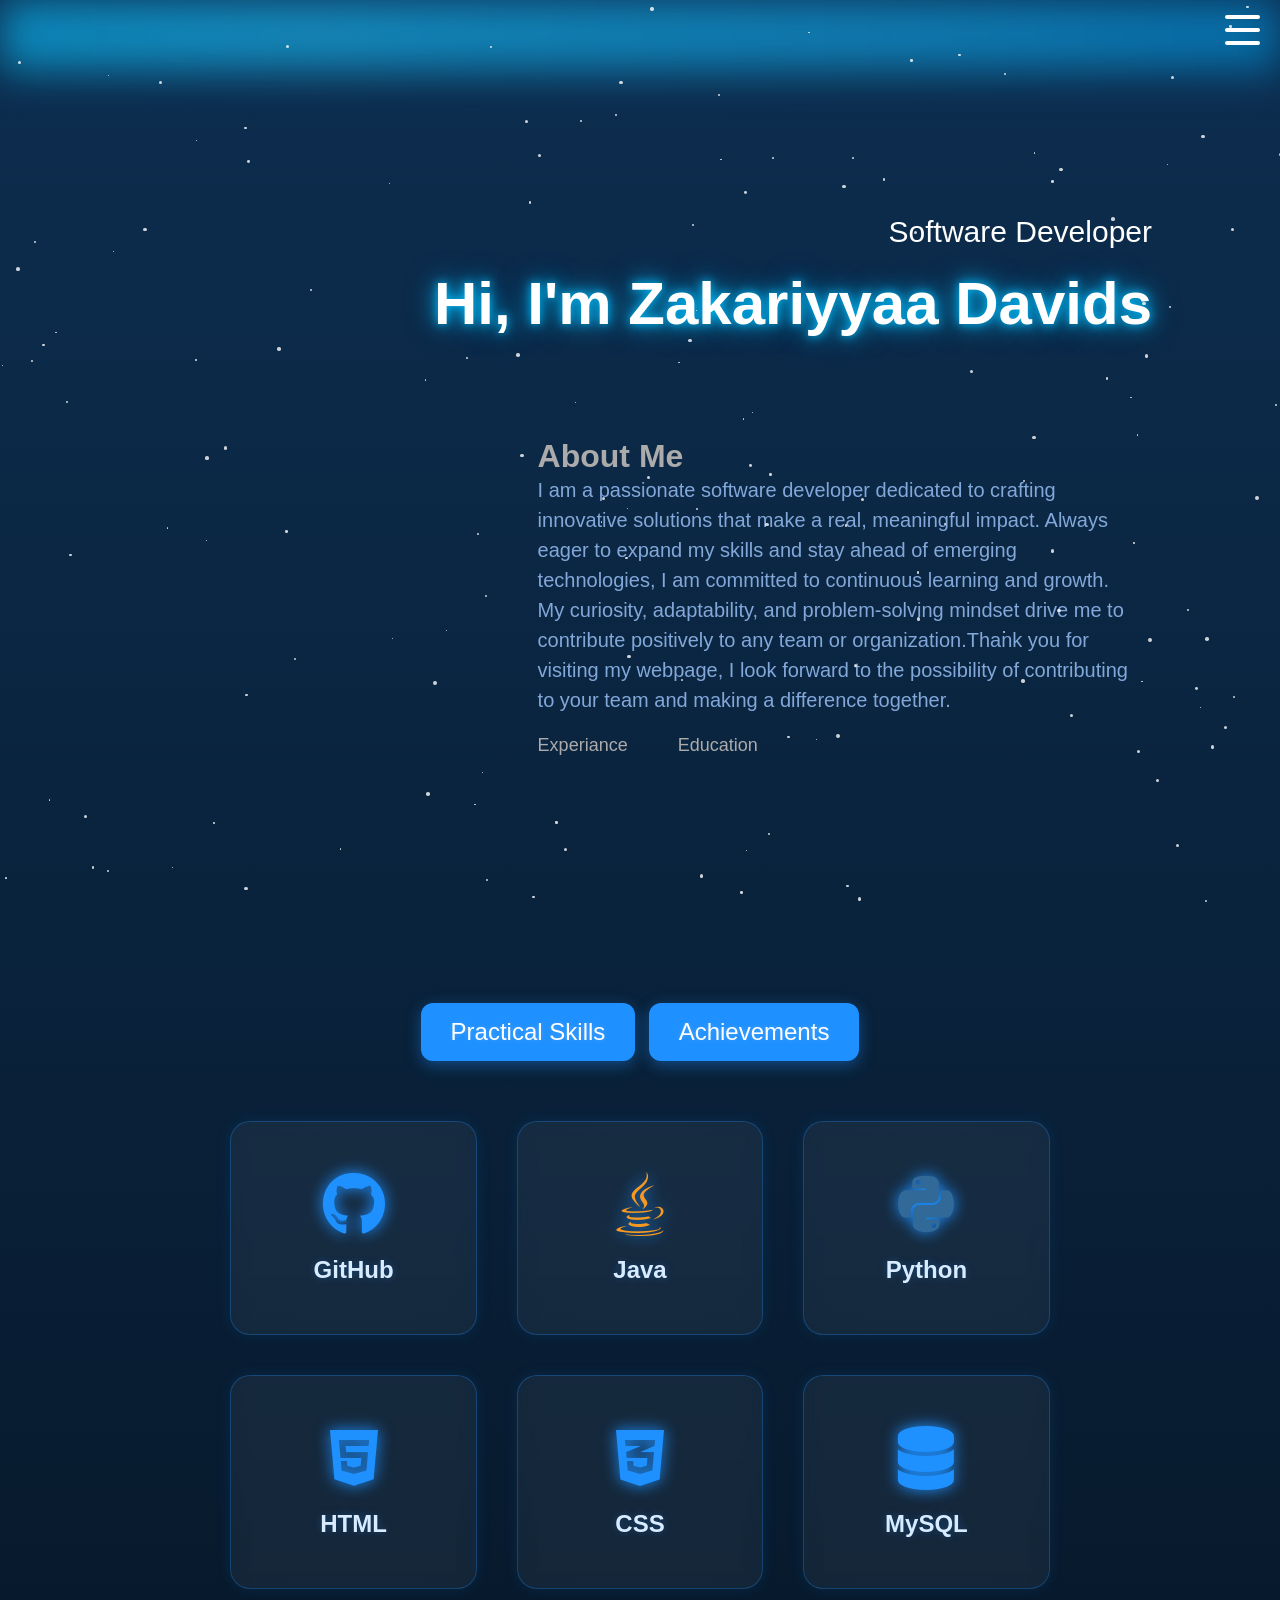
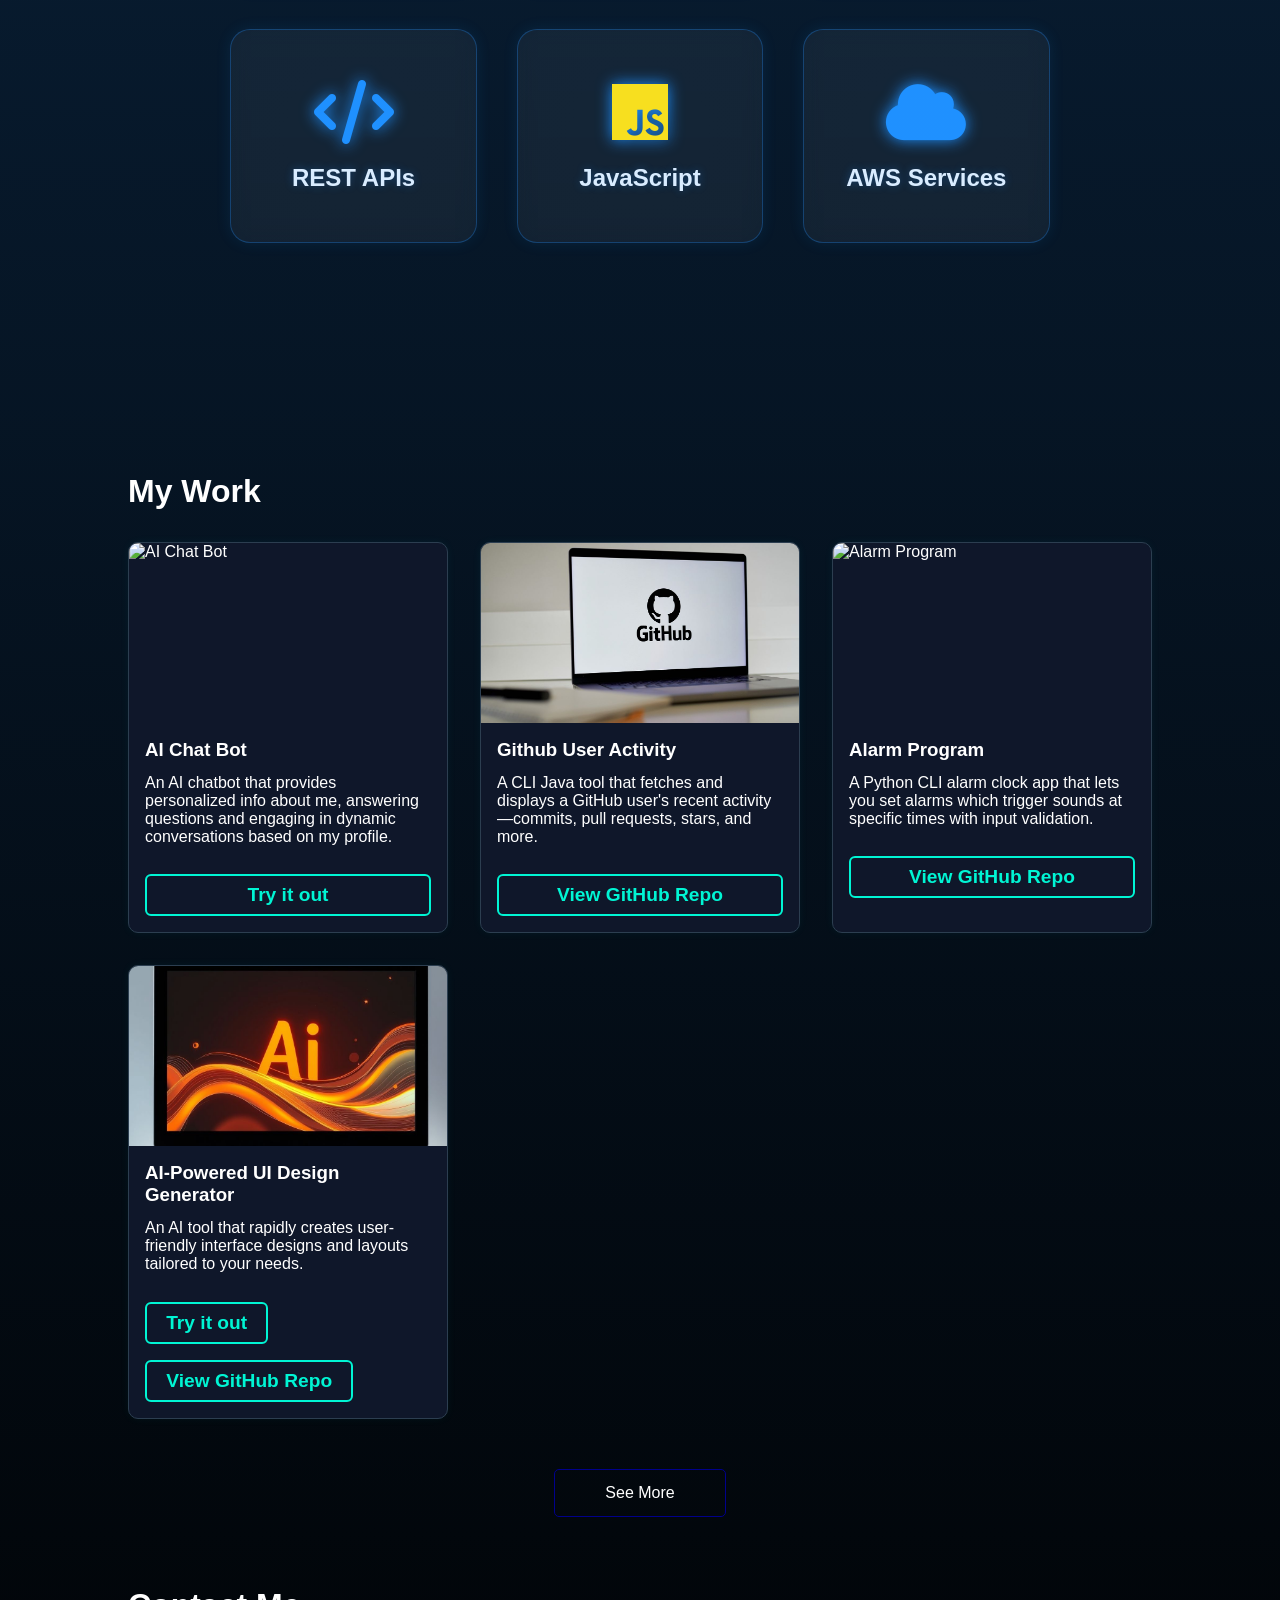
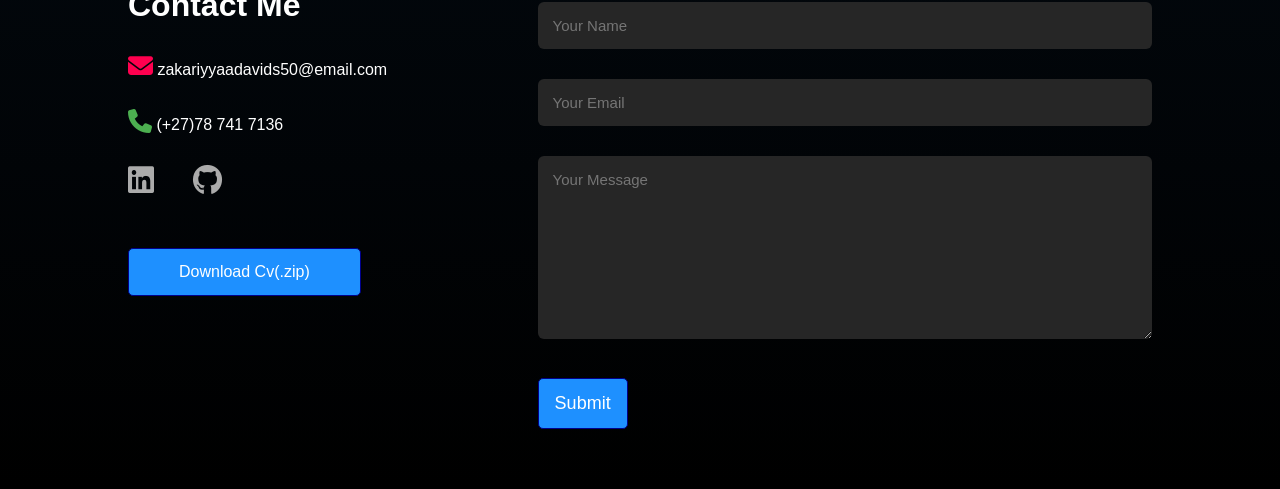
==== commit 376c135c: "Update index.html" ====
--- a/index.html
+++ b/index.html
@@ -110,7 +110,7 @@
             <div class="work-list">
       <!-- Card 1 -->
             <div class="work-card">
-                <img src="https://framerusercontent.com/assests/g0YTRh7uRHpbWQgSZz62bO050.png" alt="AI Chat Bot">
+                <img src="https://framerusercontent.com/images/g0YTRh7uRHpbWQgSZz62bO050.png" alt="AI Chat Bot">
                 <div class="content">
                 <h3>AI Chat Bot</h3>
                 <p>An AI chatbot that provides personalized info about me, answering questions and engaging in dynamic conversations based on my profile.</p>
--- a/style.css
+++ b/style.css
@@ -257,6 +257,60 @@
 
 
 /* <--------------------------------Skills----------------------------------------> */
+
+.sub-title-button{
+    font-size: 1.5rem;
+    color: #ffffff;
+    background-color: #1e90ff;
+    border: none;
+    border-radius: 12px;
+    padding: 15px 30px;
+    text-align: center;
+    text-shadow: 0 0 5px rgba(255, 255, 255, 0.2);
+    box-shadow: 0 4px 15px rgba(30, 144, 255, 0.4);
+    cursor: pointer;
+    transition: transform 0.2s ease, box-shadow 0.3s ease, background-color 0.3s ease;
+    display: inline-block;
+    margin: 0 auto 60px;
+}
+
+.sub-title-button:hover {
+    background-color: #1c7ee6;
+    box-shadow: 0 6px 25px rgba(30, 144, 255, 0.6);
+    transform: translateY(-2px);
+}
+
+.sub-title-buttone:active {
+    transform: translateY(1px);
+    box-shadow: 0 2px 10px rgba(30, 144, 255, 0.4);
+}
+.sub-title-button2{
+    font-size: 1.5rem;
+    color: #ffffff;
+    background-color: #1e90ff;
+    border: none;
+    border-radius: 12px;
+    padding: 15px 30px;
+    text-align: center;
+    text-shadow: 0 0 5px rgba(255, 255, 255, 0.2);
+    box-shadow: 0 4px 15px rgba(30, 144, 255, 0.4);
+    cursor: pointer;
+    transition: transform 0.2s ease, box-shadow 0.3s ease, background-color 0.3s ease;
+    display: inline-block;
+    margin: 0 auto 60px;
+}
+
+.sub-title-button2:hover {
+    background-color: #1c7ee6;
+    box-shadow: 0 6px 25px rgba(30, 144, 255, 0.6);
+    transform: translateY(-2px);
+}
+
+.sub-title-button2:active {
+    transform: translateY(1px);
+    box-shadow: 0 2px 10px rgba(30, 144, 255, 0.4);
+}
+
 #Skills {
     padding: 100px 10% 150px;
     position: relative;
@@ -267,6 +321,98 @@
     text-shadow: 0 0 20px #1e90ff;
     margin-bottom: 60px;
 }
+.achievements-imgs{
+    max-width: 700px;
+    max-height: 700px;
+}
+.carousel-container {
+    display: none;
+    position: relative;
+    width: 750px;    /* wider container */
+    height: 450px;   /* taller container */
+    margin: 40px auto;
+    overflow: visible;
+    border-radius: 10px;
+    box-shadow: 0 0 10px rgba(0,0,0,0.2);
+}
+
+.carousel {
+  position: relative;
+  width: 100%;
+  height: 100%;
+}
+
+.image {
+  position: absolute;
+  top: 0;
+  height: 100%;
+  background-size: cover;
+  background-position: center;
+  border-radius: 8px;
+
+  /* Add smooth transition */
+  transition: left 0.5s ease, transform 0.5s ease, opacity 0.5s ease;
+}
+
+.full-image {
+  width: 600px;  /* bigger center */
+  left: 50%;
+  transform: translateX(-50%);
+  z-index: 3;
+  opacity: 1;
+  filter: none;
+  box-shadow: 0 0 15px rgba(0,0,0,0.4);
+
+  background-size: contain;
+  background-repeat: no-repeat;
+  background-position: center;
+}
+
+.half-image {
+  width: 250px; /* bigger sides */
+  opacity: 0.4;
+  filter: blur(2px);
+  z-index: 1;
+}
+
+.left-image {
+  left: calc(50% - 300px - 125px); /* 50% - 425px */
+  clip-path: inset(0 125px 0 0); /* hide right half of side */
+}
+
+.right-image {
+  left: calc(50% + 300px); /* 50% + 300px */
+  clip-path: inset(0 100px 0 0px); 
+}
+
+.nav {
+  position: absolute;
+  top: 50%;
+  transform: translateY(-50%);
+  font-size: 2.2rem;  /* bigger buttons */
+  background: rgba(255, 255, 255, 0.8);
+  border: none;
+  cursor: pointer;
+  z-index: 5;
+  padding: 8px 16px;
+  border-radius: 5px;
+  transition: background 0.3s;
+  user-select: none;
+}
+
+.nav:hover {
+  background: rgba(255, 255, 255, 1);
+}
+
+.left {
+  left: -80px;  /* moved out for bigger container */
+}
+
+.right {
+  right: -80px;
+  
+}
+
 
 .Skills-list {
     display: grid;
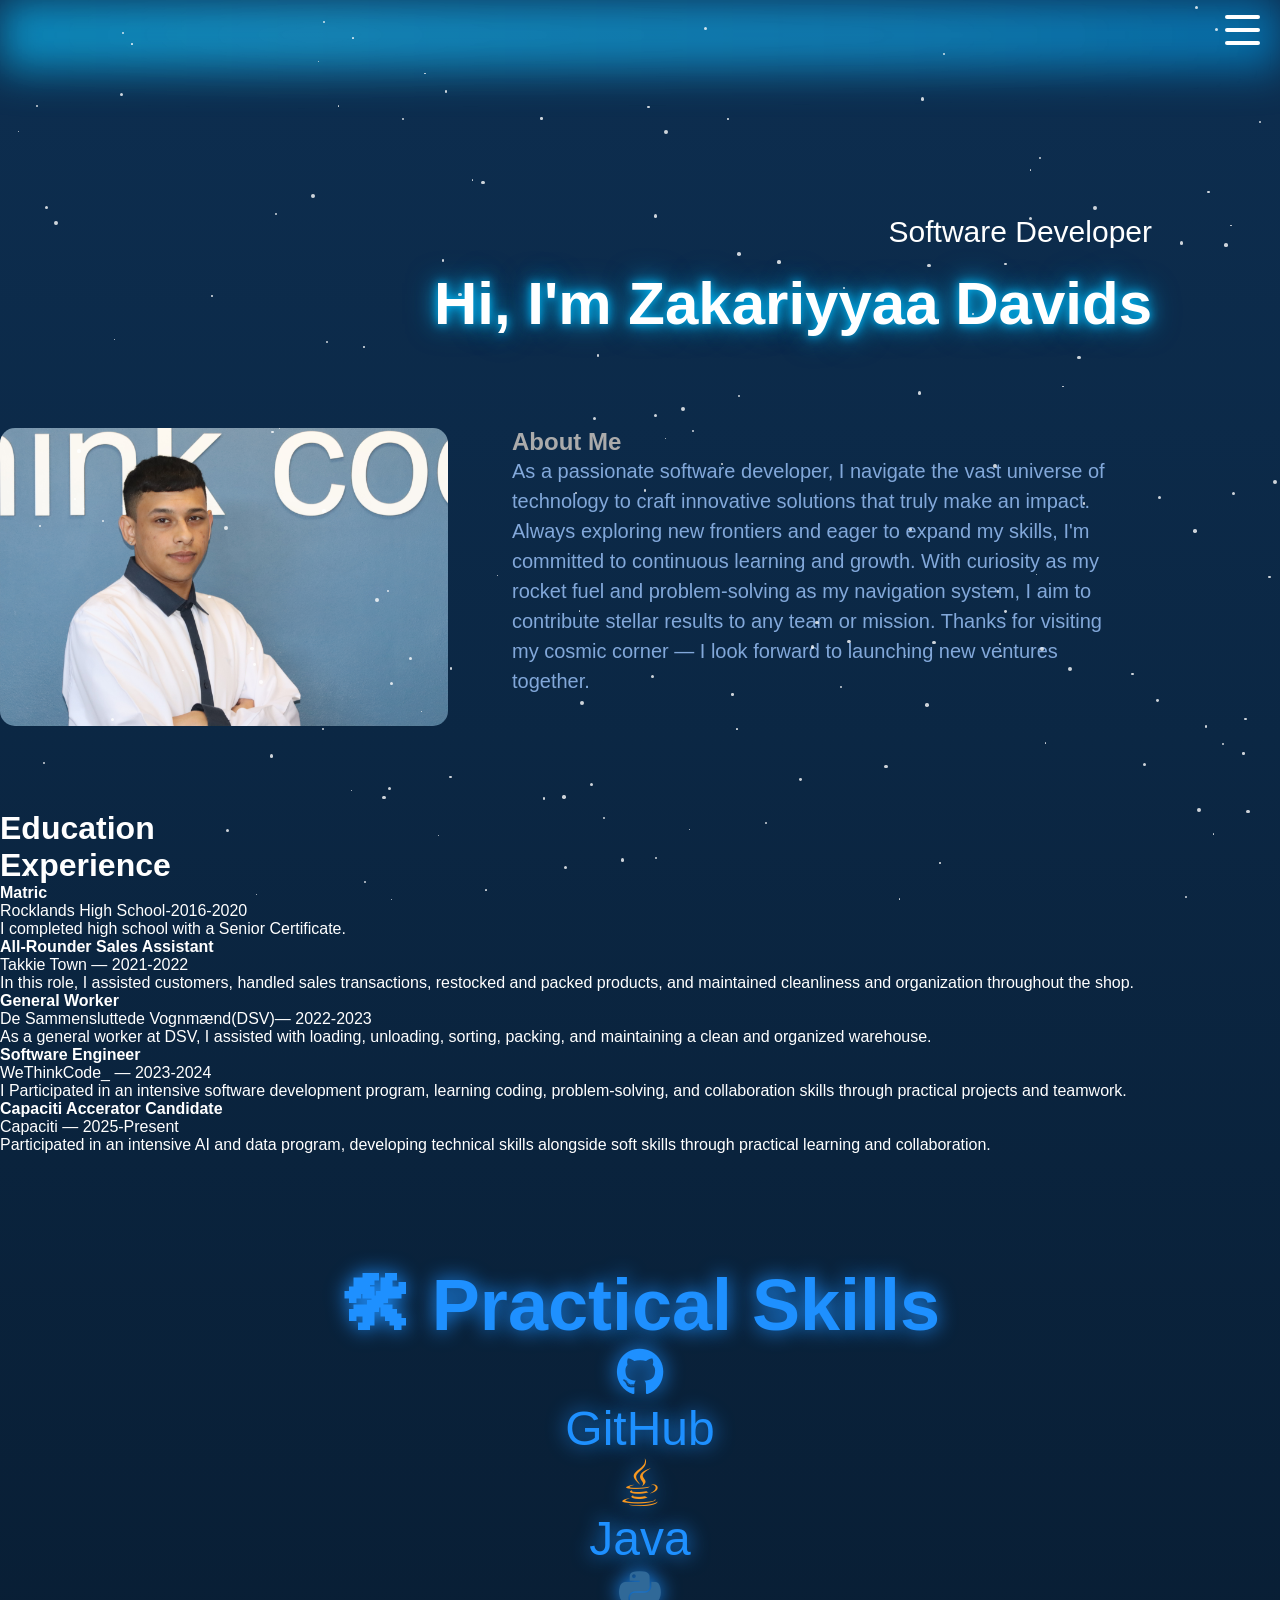
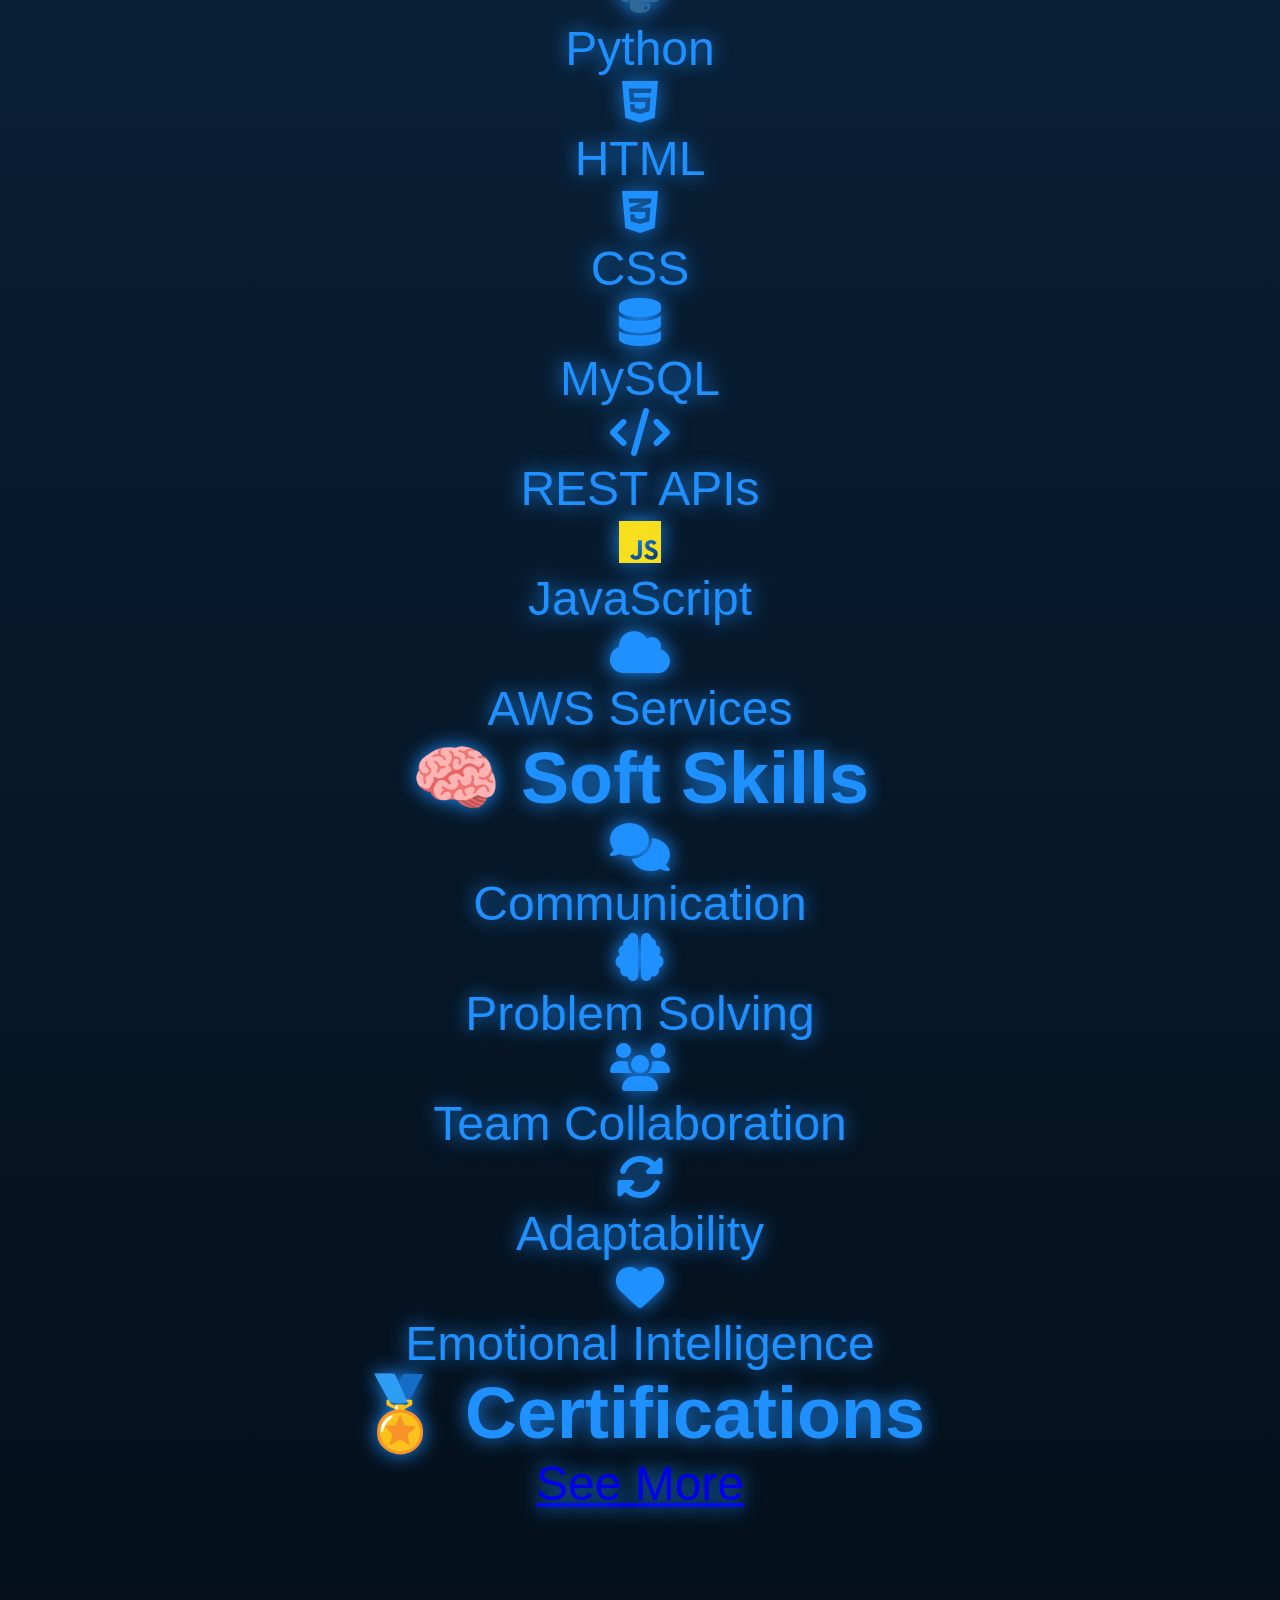
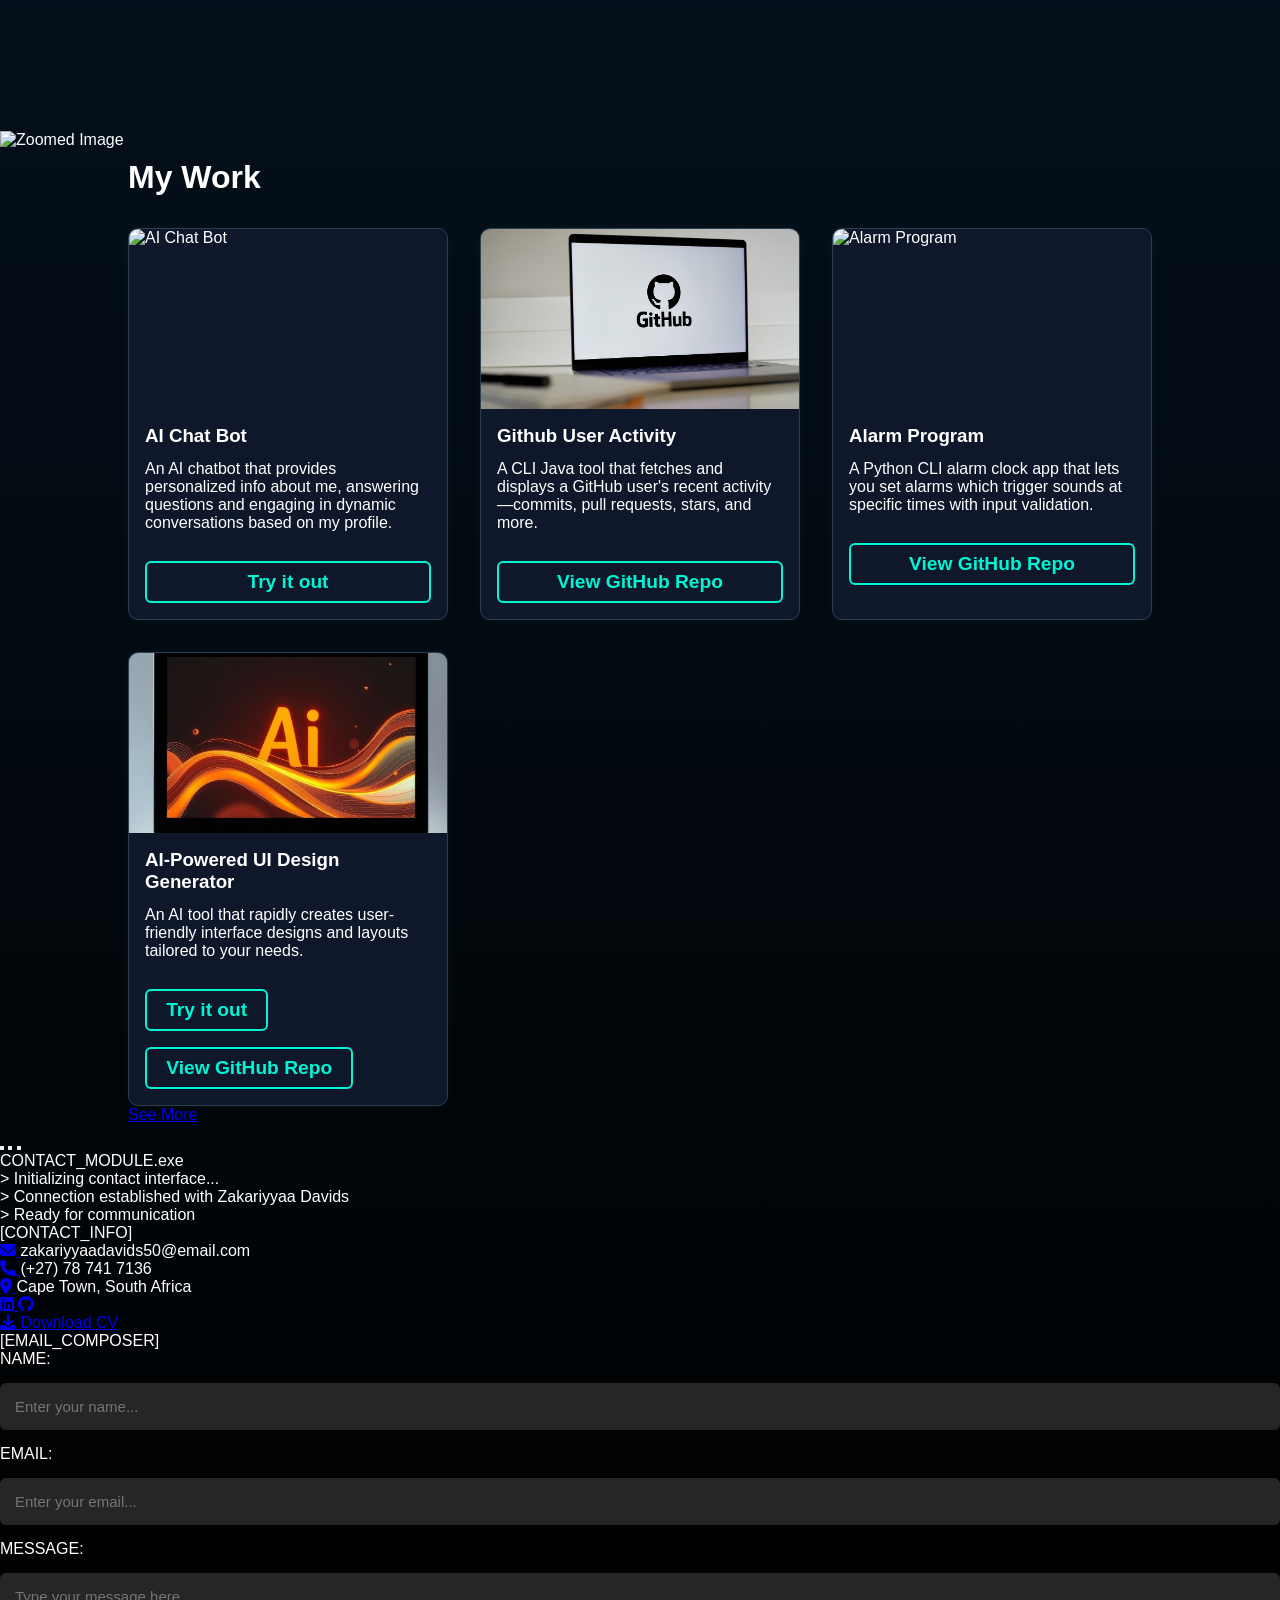
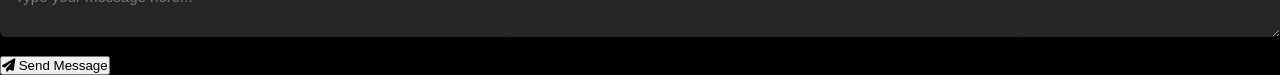
==== commit 8c0d2067: "Update index.html" ====
--- a/index.html
+++ b/index.html
@@ -1,207 +1,346 @@
 <!DOCTYPE html>
 <html lang="en">
-    <head>
-        <meta charset="UTF-8">
-        <meta http-equiv="X-UA-Compatible" content="IE=edge">
-        <meta name="viewport" content="width=device-width,initial-scale=1.0">
-        <title>Personal Portfolio </title>
-        <link rel="stylesheet" href="style.css">
-        <link rel="stylesheet" href="https://cdnjs.cloudflare.com/ajax/libs/font-awesome/6.5.0/css/all.min.css">
-        <script src="https://cdn.botpress.cloud/webchat/v2.4/inject.js"></script>
-    </head>
-
-    <body>
-        <div class="aurora"></div>
-        <div class="mist"></div>
-        
-        <div id ="Header">
-            <div class="burger-container">
-                <div class="behindcenes">
-                    <button id="hamburger" aria-label="Toggle navigation" aria-expanded="false" aria-controls="top-menu">
-                        <span></span>
-                        <span></span>
-                        <span></span>
-                    </button>
-        <!-- Navigation Menu -->
-                    <div class="menu-container" id="menuContainer">
-                        <ul id="top-menu" hidden>
-                            <li><a href="#Header">Home</a></li>
-                            <li><a href="#About">About</a></li>
-                            <li><a href="#Skills">Skills</a></li>
-                            <li><a href="#Portfolio">Portfolio</a></li>
-                            <li><a href="#Contact">Contact</a></li>
-                        </ul>
-                    </div>
-                </div>
-            </div>
-                <div class="container">
-                    <div class="introduction-text">
-                        <p>Software Developer</p>
-                        <h1>Hi, I'm Zakariyyaa Davids</h1>
-                    </div>
-                </div>
-            </div>
-        
-
-    <!-- ABOUT ME -->
-        <div id="About">
-            <div class="container">
-                <div class="row">
-                    <div class="about-col-1">
-<!--                    <img src="images/ZAC3..JPG">--></div>    
-                    <div class="about-col-2">
-                        <h1 class="sub-title">About Me</h1>
-                        <p>I am a passionate software developer dedicated to crafting innovative solutions that make a real, meaningful impact. Always eager to expand my skills and stay ahead of emerging technologies, I am committed to continuous learning and growth. My curiosity, adaptability, and problem-solving mindset drive me to contribute positively to any team or organization.Thank you for visiting my webpage, I look forward to the possibility of contributing to your team and making a difference together.</p>
-                        <div class="tab-titles">
-                            <p class="tab-links " onclick="opentab('experiance')">Experiance</p>
-                            <p class="tab-links "onclick="opentab('education')">Education</p>
-                        </div>
-                        <div class="tab-contents" id="experiance">
-                            <ul>
-                                <li><span>School Assignments / Competitions</span><br>Group projects, presentations and hackathons.</li>
-                            </ul>
-                        </div>
-                        <div class="tab-contents" id="education">
-                            <ul>
-                                <li><span>2023-2024 </span><br>Software Developer WeThinkCode_</li>
-                            </ul>
-                        </div>
-                    </div>
-                </div>
-            </div>
-        </div>
-
-    <!-----------Skills---------------->
-        <!-- Include this in your main HTML file -->
+<head>
+    <meta charset="UTF-8">
+    <meta http-equiv="X-UA-Compatible" content="IE=edge">
+    <meta name="viewport" content="width=device-width,initial-scale=1.0">
+    <title>Personal Portfolio </title>
+    <link rel="stylesheet" href="style.css">
+    <link rel="stylesheet" href="https://cdnjs.cloudflare.com/ajax/libs/font-awesome/6.5.0/css/all.min.css">
+    <link href="https://fonts.googleapis.com/css2?family=Orbitron:wght@600;800&display=swap" rel="stylesheet">
+    <link href="https://fonts.googleapis.com/css2?family=Orbitron:wght@700;900&display=swap" rel="stylesheet">
+
+    
+    <script src="https://cdn.botpress.cloud/webchat/v2.4/inject.js"></script>
+</head>
+
+<body>
+    <div class="aurora"></div>
+    <div class="mist"></div>
+    
+    <div id="Header">
+        <div class="burger-container">
+            <div class="behindcenes">
+                <button id="hamburger" aria-label="Toggle navigation" aria-expanded="false" aria-controls="top-menu">
+                    <span></span>
+                    <span></span>
+                    <span></span>
+                </button>
+                
+                <!-- Menu overlay -->
+                <div class="menu-overlay" id="menuOverlay"></div>
+                
+                <!-- Navigation Menu -->
+                <div class="menu-container" id="menuContainer">
+                    <ul id="top-menu">
+                        <li><a href="#Header">Home</a></li>
+                        <li><a href="#About">About</a></li>
+                        <li><a href="#Skills">Skills</a></li>
+                        <li><a href="#Portfolio">Portfolio</a></li>
+                        <li><a href="#Contact">Contact</a></li>
+                    </ul>
+                </div>
+            </div>
+        </div>
+
+        <!-- This is the introduction part from the first part-->
+        <div class="container">
+            <div class="introduction-text">
+                <p>Software Developer</p>
+                <h1>Hi, I'm Zakariyyaa Davids</h1>
+            </div>
+        </div>
+    </div>
+
+    <!-- ABOUT ME SECTION -->
+    <section id="About">
+        <div class="row">
+            <div class="about-col-1">
+                <img src="assets/ZAC3.JPG" alt="Profile Photo" />
+            </div>
+            <div class="about-col-2">
+                <h1 class="typing">About Me</h1>
+                <p class="prompt">As a passionate software developer, I navigate the vast universe of technology to craft innovative solutions that truly make an impact. Always exploring new frontiers and eager to expand my skills, I'm committed to continuous learning and growth. With curiosity as my rocket fuel and problem-solving as my navigation system, I aim to contribute stellar results to any team or mission. Thanks for visiting my cosmic corner — I look forward to launching new ventures together.</p>
+            </div>
+        </div>
+    </section>
+
+    <div class="edu-exp">
+        <div class="education-and-experience">
+            <h1 class="edu">Education</h1>
+            <h1 class="exp">Experience</h1>
+        </div>
+
+        <div class="timeline">
+            <!-- Left side (Education) -->
+            <div class="timeline-item left">
+                <h4>Matric</h4>
+                <span>Rocklands High School-2016-2020</span>
+                <p>I completed high school with a Senior Certificate.</p>
+            </div>
+
+            <div class="timeline-item right">
+                <h4>All-Rounder Sales Assistant</h4>
+                <span>Takkie Town  — 2021-2022</span>
+                <p>In this role, I assisted customers, handled sales transactions, restocked and packed products, and maintained cleanliness and organization throughout the shop.</p>
+            </div>
+
+            <div class="timeline-item right">
+                <h4>General Worker</h4>
+                <span>De Sammensluttede Vognmænd(DSV)— 2022-2023</span>
+                <p>As a general worker at DSV, I assisted with loading, unloading, sorting, packing, and maintaining a clean and organized warehouse.</p>
+            </div>
+
+            <div class="timeline-item left">
+                <h4>Software Engineer</h4>
+                <span>WeThinkCode_ — 2023-2024</span>
+                <p>I Participated in an intensive software development program, learning coding, problem-solving, and collaboration skills through practical projects and teamwork.</p>
+            </div>
+
+            <div class="timeline-item right">
+                <h4>Capaciti Accerator Candidate</h4>
+                <span>Capaciti — 2025-Present</span>
+                <p>Participated in an intensive AI and data program, developing technical skills alongside soft skills through practical learning and collaboration.</p>
+            </div>
+        </div>
+    </div>
+
+    <!-- Skills -->
     <section id="Skills">
         <div class="container">
-            <button class="sub-title-button" >Practical Skills</button>
-            <button class="sub-title-button2" >Achievements</button>
-            <div class="Skills-list">
-                <div><i class="fab fa-github"></i><h2>GitHub</h2></div>
-                <div><i class="fab fa-java" style="color:#f89820;"></i><h2>Java</h2></div>
-                <div><i class="fab fa-python" style="color:#306998;"></i><h2>Python</h2></div>
-                <div><i class="fab fa-html5"></i><h2>HTML</h2></div>
-                <div><i class="fab fa-css3-alt"></i><h2>CSS</h2></div>
-                <div><i class="fas fa-database"></i><h2>MySQL</h2></div>
-                <div><i class="fas fa-code"></i><h2>REST APIs</h2></div>
-                <div><i class="fab fa-js" style="color:#f7df1e;"></i><h2>JavaScript</h2></div>
-                <div><i class="fas fa-cloud"></i><h2>AWS Services</h2></div>
-            </div>
-            <div class="carousel-container">
-                <div class="carousel">
-                    <div class="image half-image left-image" id="leftImg"></div>
-                    <div class="image full-image" id="centerImg"></div>
-                    <div class="image half-image right-image" id="rightImg"></div>
-                </div>
-
-                <button class="nav left" onclick="prevImage()">&#10094;</button>
-                <button class="nav right" onclick="nextImage()">&#10095;</button>
-            </div>
-
+            <section>
+                <h2 class="section-title">🛠 Practical Skills</h2>
+                <div class="skills-grid">
+                    <div class="skill-card"><i class="fab fa-github"></i><p>GitHub</p></div>
+                    <div class="skill-card"><i class="fab fa-java" style="color:#f89820;"></i><p>Java</p></div>
+                    <div class="skill-card"><i class="fab fa-python" style="color:#306998;"></i><p>Python</p></div>
+                    <div class="skill-card"><i class="fab fa-html5"></i><p>HTML</p></div>
+                    <div class="skill-card"><i class="fab fa-css3-alt"></i><p>CSS</p></div>
+                    <div class="skill-card"><i class="fas fa-database"></i><p>MySQL</p></div>
+                    <div class="skill-card"><i class="fas fa-code"></i><p>REST APIs</p></div>
+                    <div class="skill-card"><i class="fab fa-js" style="color:#f7df1e;"></i><p>JavaScript</p></div>
+                    <div class="skill-card"><i class="fas fa-cloud"></i><p>AWS Services</p></div>
+                </div>
+            </section>
+
+            <!-- Soft Skills grid -->
+            <section>
+                <h2 class="section-title">🧠 Soft Skills</h2>
+                <div class="skills-grid">
+                    <div class="skill-card">
+                        <i class="fas fa-comments"></i>
+                        <p>Communication</p>
+                    </div>
+                    <div class="skill-card">
+                        <i class="fas fa-brain"></i>
+                        <p>Problem Solving</p>
+                    </div>
+                    <div class="skill-card">
+                        <i class="fas fa-users"></i>
+                        <p>Team Collaboration</p>
+                    </div>
+                    <div class="skill-card">
+                        <i class="fas fa-sync-alt"></i>
+                        <p>Adaptability</p>
+                    </div>
+                    <div class="skill-card">
+                        <i class="fas fa-heart"></i>
+                        <p>Emotional Intelligence</p>
+                    </div>
+                </div>
+            </section>
+
+            <!-- Carousel -->
+            <div class="carousel-section">
+                <h2 class="section-title">🏅 Certifications</h2>
+
+                <div class="carousel-container">
+                    <div class="carousel"></div>
+
+                    <button class="nav left" onclick="prevImage()">&#10094;</button>
+                    <button class="nav right" onclick="nextImage()">&#10095;</button>
+                </div>
+                <div class="button-wrapper">
+                    <a href="certificates.html" class="ring-btn">
+                        <span>See More</span>
+                    </a>
+                </div>
+            </div>
         </div>
     </section>
 
-    <!------------------- portfolio --------------------->
+    <!-- Zoom Overlay picture-->
+    <div id="zoomOverlay" aria-hidden="true">
+        <img src="" alt="Zoomed Image" />
+    </div>
+
+    <!-- Portfolio -->
     <div id="Portfolio">
         <div class="container">
             <h1 class="sub-title">My Work</h1>
-
             <div class="work-list">
-      <!-- Card 1 -->
-            <div class="work-card">
-                <img src="https://framerusercontent.com/images/g0YTRh7uRHpbWQgSZz62bO050.png" alt="AI Chat Bot">
-                <div class="content">
-                <h3>AI Chat Bot</h3>
-                <p>An AI chatbot that provides personalized info about me, answering questions and engaging in dynamic conversations based on my profile.</p>
-               <a href="#" id="open-chatbot" class="try-it-link">Try it out</a>
-                </div>
-            </div>
-
-      <!-- Card 2 -->
-      <div class="work-card">
-        <img src="assests/github.jpg" alt="Github User Activity">
-        <div class="content">
-          <h3>Github User Activity</h3>
-          <p>A CLI Java tool that fetches and displays a GitHub user's recent activity—commits, pull requests, stars, and more.</p>
-          <a href="https://github.com/Zakariyyaa023/GitHub_User_Activity" id="" class="try-it-link">View GitHub Repo</a>
-        </div>
-      </div>
-
-      <!-- Card 3 -->
-      <div class="work-card">
-        <img src="https://thepythoncode.com/media/articles/alarm-clock-app-using-tkinter-in-python.jpg" alt="Alarm Program">
-        <div class="content">
-          <h3>Alarm Program</h3>
-          <p>A Python CLI alarm clock app that lets you set alarms which trigger sounds at specific times with input validation.</p>
-          <a href="https://github.com/Zakariyyaa023/alarm_clock" id="" class="try-it-link">View GitHub Repo</a>
-        </div>
-      </div>
-
-      <!-- Card 4 -->
-      <div class="work-card">
-        <img src="assests/a-picture-of-a-ai-that-is-using-a-designs-on-a-screen-the-back-ground-be-generatating.jpg" alt="AI UI Generator">
-        <div class="content">
-            <h3>AI-Powered UI Design Generator</h3>
-            <p>An AI tool that rapidly creates user-friendly interface designs and layouts tailored to your needs.</p>
-            <div class="button-group">
-                <a href="https://custom-content-gen.netlify.app/" class="action-link">Try it out</a>
-                <a href="https://github.com/Zakariyyaa023/Mockup-gen" class="action-link">View GitHub Repo</a>
-            </div>
-
-
-        </div>
-      </div>
-
-    <!-- Card 5 -->
-    <div class="hidden-work-list">
-            <div class="hidden-work">
-                <img src="assests/resume-gen.jpg" alt="Resume Generator">
-                    <div class="layer">
-                        <h3>Resume Generator</h3>
-                        <p>An AI-powered app that automatically creates professional resumes based on your input.</p>
+                <div class="work-card">
+                    <img src="https://framerusercontent.com/images/g0YTRh7uRHpbWQgSZz62bO050.png" alt="AI Chat Bot">
+                    <div class="content">
+                        <h3>AI Chat Bot</h3>
+                        <p>An AI chatbot that provides personalized info about me, answering questions and engaging in dynamic conversations based on my profile.</p>
+                        <a href="#" id="open-chatbot" class="try-it-link">Try it out</a>
+                    </div>
+                </div>
+
+                <div class="work-card">
+                    <img src="assets/github.jpg" alt="Github User Activity">
+                    <div class="content">
+                        <h3>Github User Activity</h3>
+                        <p>A CLI Java tool that fetches and displays a GitHub user's recent activity—commits, pull requests, stars, and more.</p>
+                        <a href="https://github.com/Zakariyyaa023/GitHub_User_Activity" id="" class="try-it-link">View GitHub Repo</a>
+                    </div>
+                </div>
+
+                <div class="work-card">
+                    <img src="https://thepythoncode.com/media/articles/alarm-clock-app-using-tkinter-in-python.jpg" alt="Alarm Program">
+                    <div class="content">
+                        <h3>Alarm Program</h3>
+                        <p>A Python CLI alarm clock app that lets you set alarms which trigger sounds at specific times with input validation.</p>
+                        <a href="https://github.com/Zakariyyaa023/alarm_clock" id="" class="try-it-link">View GitHub Repo</a>
+                    </div>
+                </div>
+
+                <div class="work-card">
+                    <img src="assets/a-picture-of-a-ai-that-is-using-a-designs-on-a-screen-the-back-ground-be-generatating.jpg" alt="AI UI Generator">
+                    <div class="content">
+                        <h3>AI-Powered UI Design Generator</h3>
+                        <p>An AI tool that rapidly creates user-friendly interface designs and layouts tailored to your needs.</p>
                         <div class="button-group">
-                            <a href="https://zakariyyaa023.github.io/Resume-Generator/"class="action-link">Try it out</a>
-                            <a href="https://github.com/Zakariyyaa023/Resume-Generator" class="action-link">View GitHub Repo</a>
-                        </div>
-                    </div>
-            </div>
-    </div>
-
-    </div>
-
-    <a href="#" class="btn">See More</a>
-  </div>
-</div>
-
-    <!-------------------- CONTACT ------------------------------>
-        <div id="Contact" class="container">
-            <div class="row">
-                <div class="contact-left">
-                    <h1 class="sub-title">Contact Me</h1>
-                    <p><i class="fas fa-envelope"></i> zakariyyaadavids50@email.com</p>
-                    <p><i class="fas fa-phone" style="font-size:24px;color:#4CAF50;"></i> (+27)78 741 7136</p>
-                    <div class="social-icons">
-                        <a href="https://www.linkedin.com/in/zakariyyaa-davids-0873a5242/"><i class="fab fa-linkedin"></i></a>
-                        <a href="https://github.com/Zakariyyaa023"><i class="fab fa-github"></i></a>
-                    </div>
-                    <a href="assests/Zakariyyaa_Davids_CV.zip" download class="btn btn2">Download Cv(.zip)</a>
-                </div>
-                <div class="contact-right">
-                    <form id="contactForm" action="https://formspree.io/f/movwobqe" method="POST">
-                        <input type="text" name="Name" placeholder="Your Name" required>
-                        <input type="email" name="email" placeholder="Your Email" required>
-                        <textarea name="Message" rows="9" placeholder="Your Message" required></textarea>
+                            <a href="https://custom-content-gen.netlify.app/" class="action-link">Try it out</a>
+                            <a href="https://github.com/Zakariyyaa023/Mockup-gen" class="action-link">View GitHub Repo</a>
+                        </div>
+                    </div>
+                </div>
+
+                <div class="hidden-work-list">
+                    <div class="hidden-work">
+                        <img src="assets/resume-gen.jpg" alt="Resume Generator">
+                        <div class="layer">
+                            <h3>Resume Generator</h3>
+                            <p>An AI-powered app that automatically creates professional resumes based on your input.</p>
+                            <div class="button-group">
+                                <a href="https://zakariyyaa023.github.io/Resume-Generator/"class="action-link">Try it out</a>
+                                <a href="https://github.com/Zakariyyaa023/Resume-Generator" class="action-link">View GitHub Repo</a>
+                            </div>
+                        </div>
+                    </div>
+                </div>
+            </div>
+
+            <div class="button-wrapper-work">
+                <a href="#" class="view_more_work">
+                    <span>See More</span>
+                </a>
+            </div>
+        </div>
+    </div>
+
+    <!-- Contact -->
+    <div id="Contact">
+        <div class="terminal-container">
+            <div class="terminal-header">
+                <div class="terminal-controls">
+                    <button class="control-btn close"></button>
+                    <button class="control-btn minimize"></button>
+                    <button class="control-btn maximize"></button>
+                </div>
+                <div class="terminal-title">CONTACT_MODULE.exe</div>
+            </div>
+            
+            <div class="terminal-content">
+                <div class="terminal-prompt">
+                    <div class="prompt-line">
+                        <span class="prompt-symbol">></span>
+                        <span>Initializing contact interface...</span>
+                    </div>
+                    <div class="prompt-line">
+                        <span class="prompt-symbol">></span>
+                        <span>Connection established with Zakariyyaa Davids</span>
+                    </div>
+                    <div class="prompt-line">
+                        <span class="prompt-symbol">></span>
+                        <span class="typing-animation">Ready for communication</span>
+                    </div>
+                </div>
+
+                <div class="contact-grid">
+                    <div class="contact-info">
+                        <div class="info-header">[CONTACT_INFO]</div>
+                        
+                        <div class="info-line">
+                            <a href="mailto:zakariyyaadavids50@email.com">
+                                <i class="fas fa-envelope info-icon"></i>
+                            </a>
+                            <span class="info-text">zakariyyaadavids50@email.com</span>
+                        </div>
+
+                        <div class="info-line">
+                            <a href="tel:+27787417136">
+                                <i class="fas fa-phone info-icon"></i>
+                            </a>
+                            <span class="info-text">(+27) 78 741 7136</span>
+                        </div>
+
+                        <div class="info-line">
+                            <a href="https://www.google.com/maps?q=Cape+Town,+South+Africa" target="_blank">
+                                <i class="fas fa-map-marker-alt info-icon"></i>
+                            </a>
+                            <span class="info-text">Cape Town, South Africa</span>
+                        </div>
+
+                        <div class="social-links">
+                            <a href="https://www.linkedin.com/in/zakariyyaa-davids-0873a5242/" class="social-link" title="LinkedIn">
+                                <i class="fab fa-linkedin"></i>
+                            </a>
+                            <a href="https://github.com/Zakariyyaa023" class="social-link" title="GitHub">
+                                <i class="fab fa-github"></i>
+                            </a>
+                        </div>
+
+                        <a href="assets/Zakariyyaa_Davids_CV.zip" download class="download-btn">
+                            <i class="fas fa-download"></i> Download CV
+                        </a>
+                    </div>
+
+                    <div class="terminal-form">
+                        <div class="form-header">[EMAIL_COMPOSER]</div>
+                        
+                        <form id="contactForm" action="https://formspree.io/f/movwobqe" method="POST">
+                            <div class="form-group">
+                                <label class="form-label" for="name">NAME:</label>
+                                <input type="text" id="name" name="name" class="form-input" placeholder="Enter your name..." required>
+                            </div>
+                            
+                            <div class="form-group">
+                                <label class="form-label" for="email">EMAIL:</label>
+                                <input type="email" id="email" name="email" class="form-input" placeholder="Enter your email..." required>
+                            </div>
+                            
+                            <div class="form-group">
+                                <label class="form-label" for="message">MESSAGE:</label>
+                                <textarea id="message" name="message" class="form-textarea" placeholder="Type your message here..." required></textarea>
+                            </div>
+                            
+                            <button type="submit" class="submit-btn">
+                                <i class="fas fa-paper-plane"></i> Send Message
+                            </button>
+                        </form>
                         <div id="formMessage"></div>
-                        <button type="submit" class="btn btn2">Submit</button>
-                    </form>
-                </div>
-                
-            </div>
-        </div>
-        <div id="starfield" class="hidden"></div>
-        <div class="fog"></div>
-
-        <script src="Scripts.js"></script>
-    </body>
+                    </div>
+                </div>
+            </div>
+        </div>
+    </div>
+
+    <div id="starfield" class="hidden"></div>
+    <div class="fog"></div>
+
+    <script src="Scripts.js"></script>
+</body>
 </html>
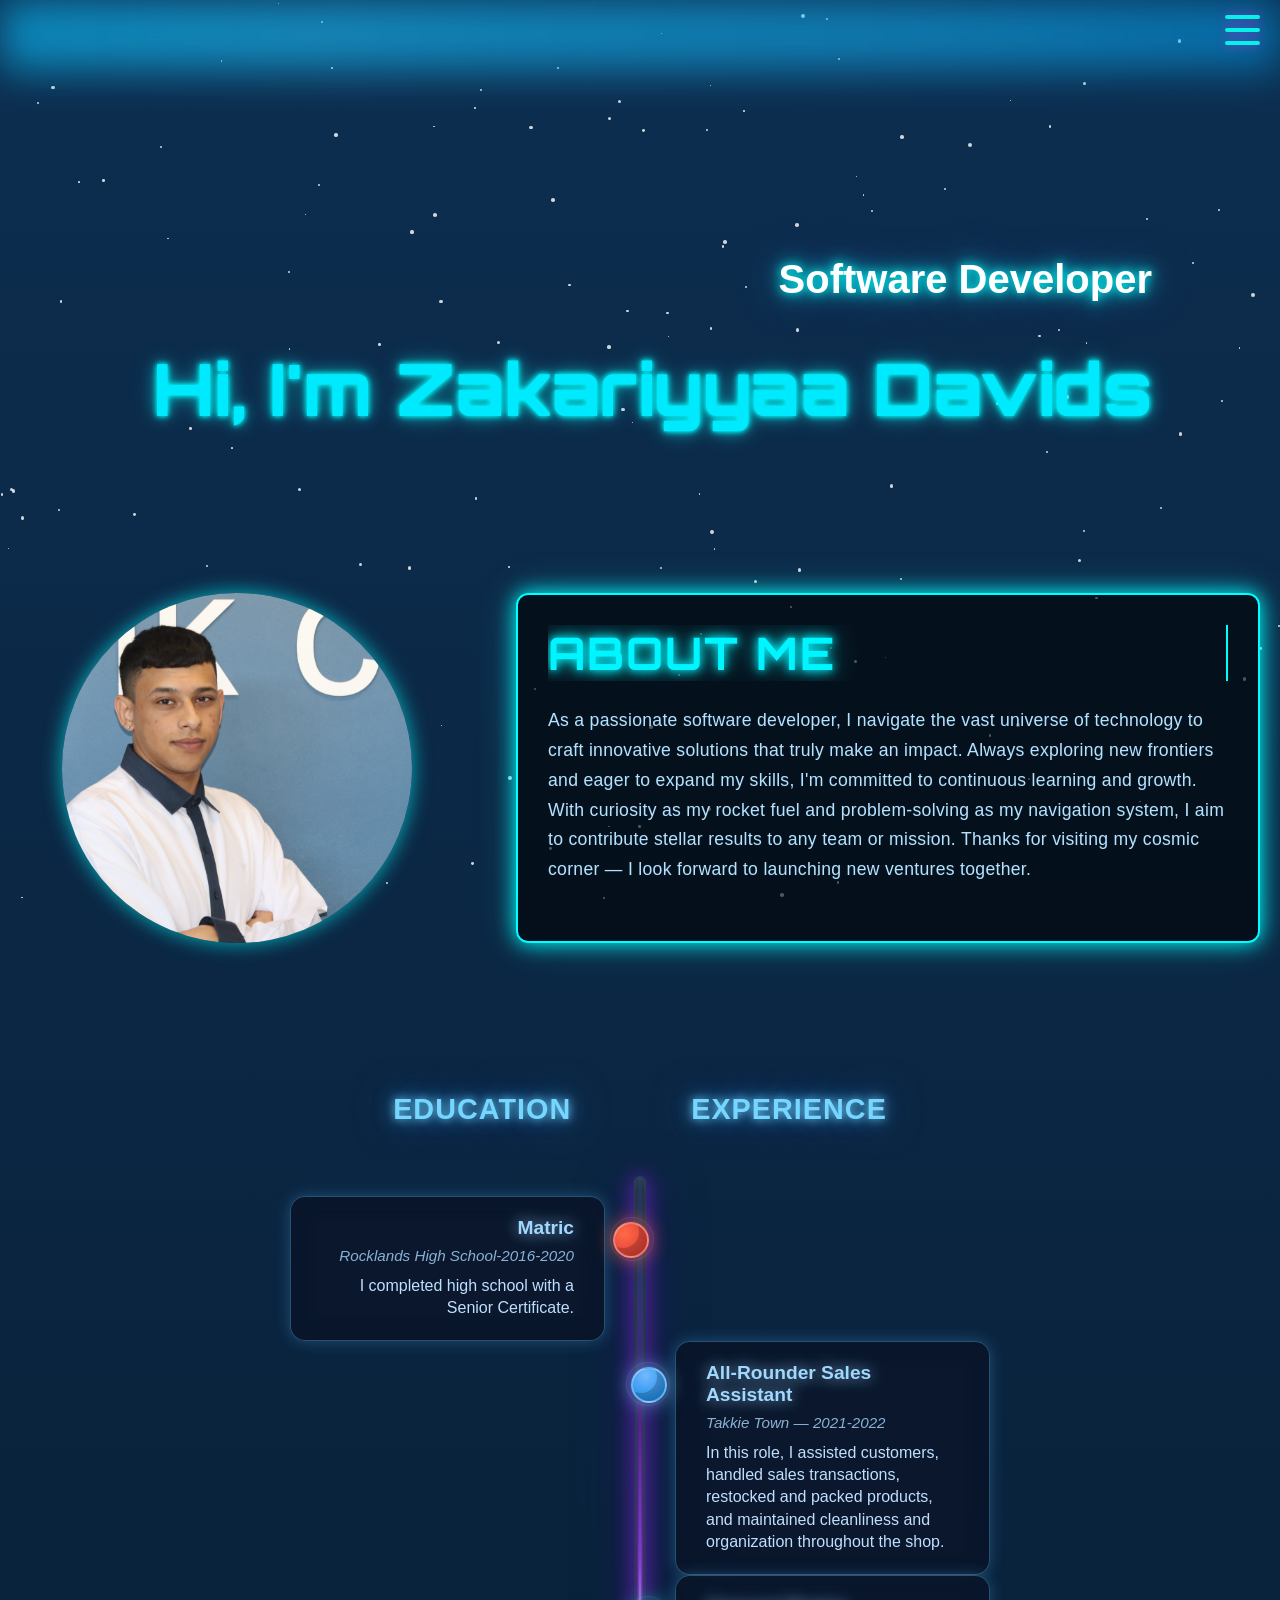
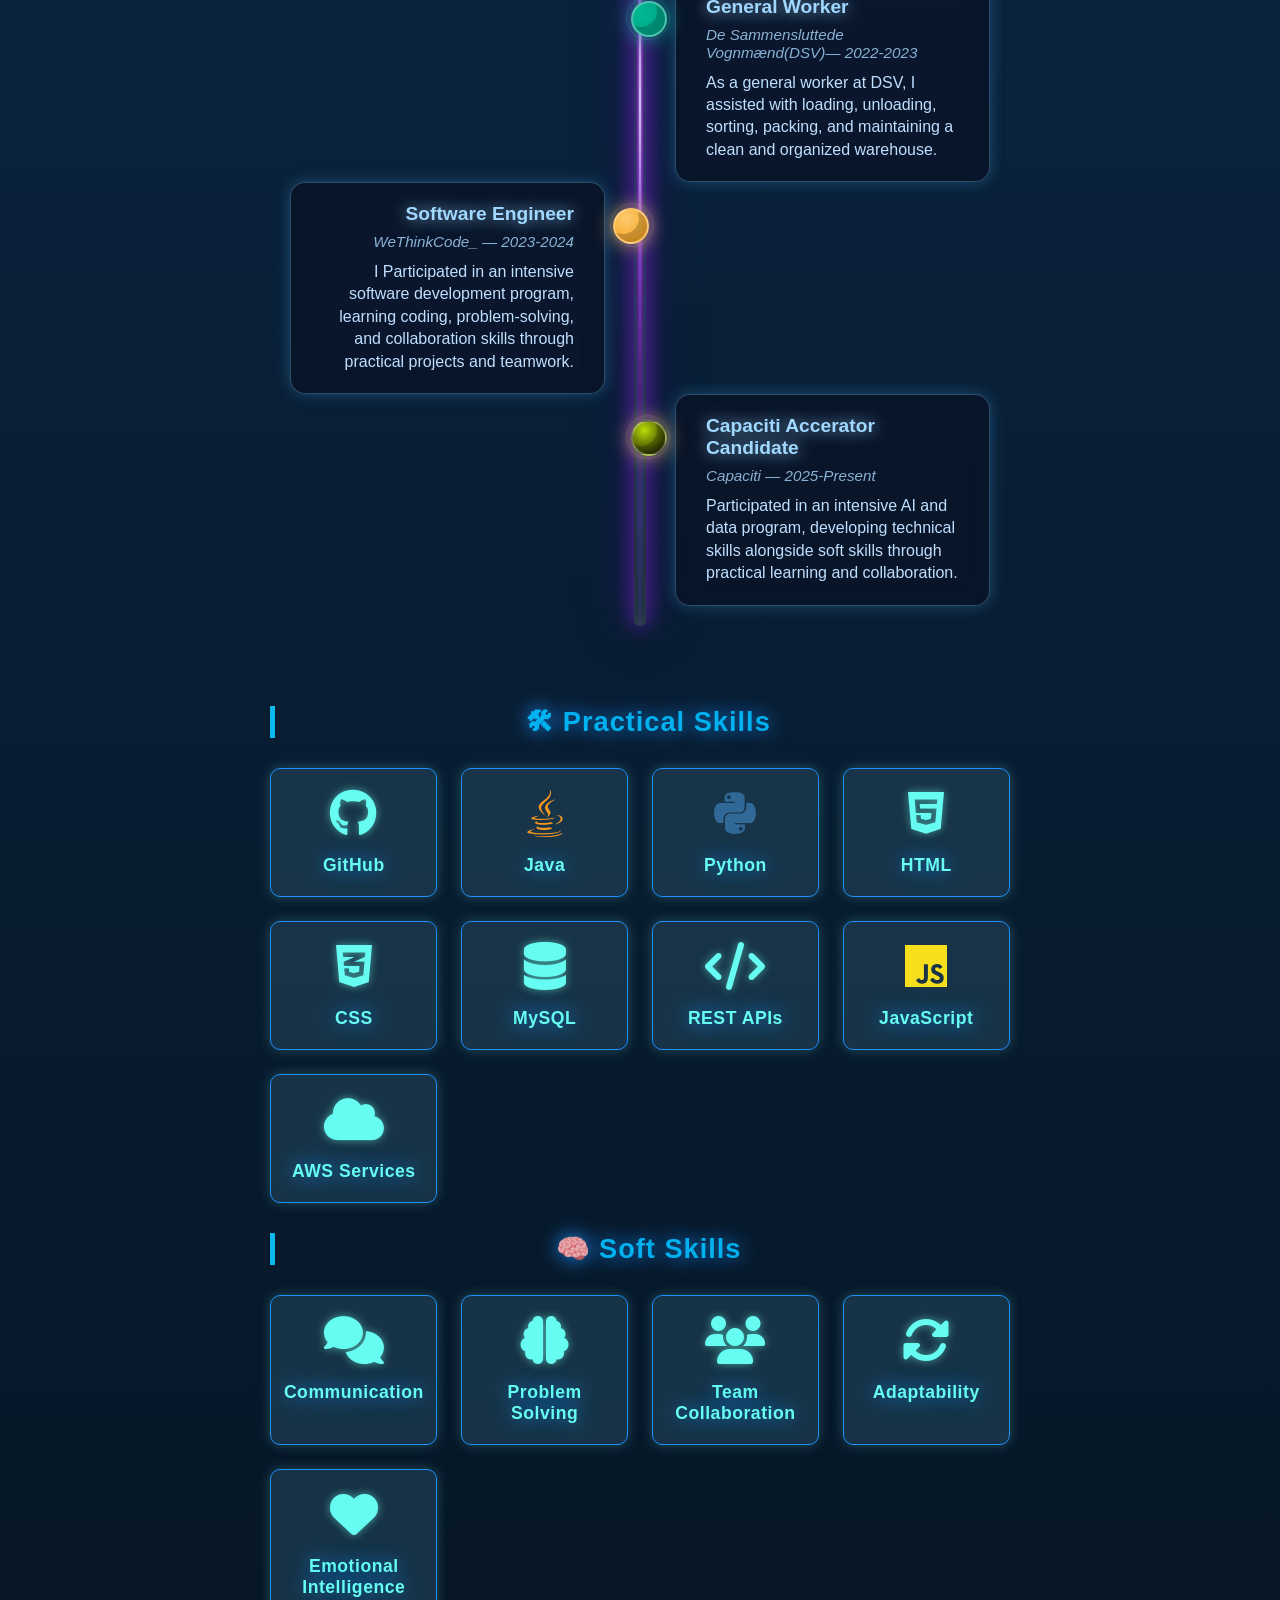
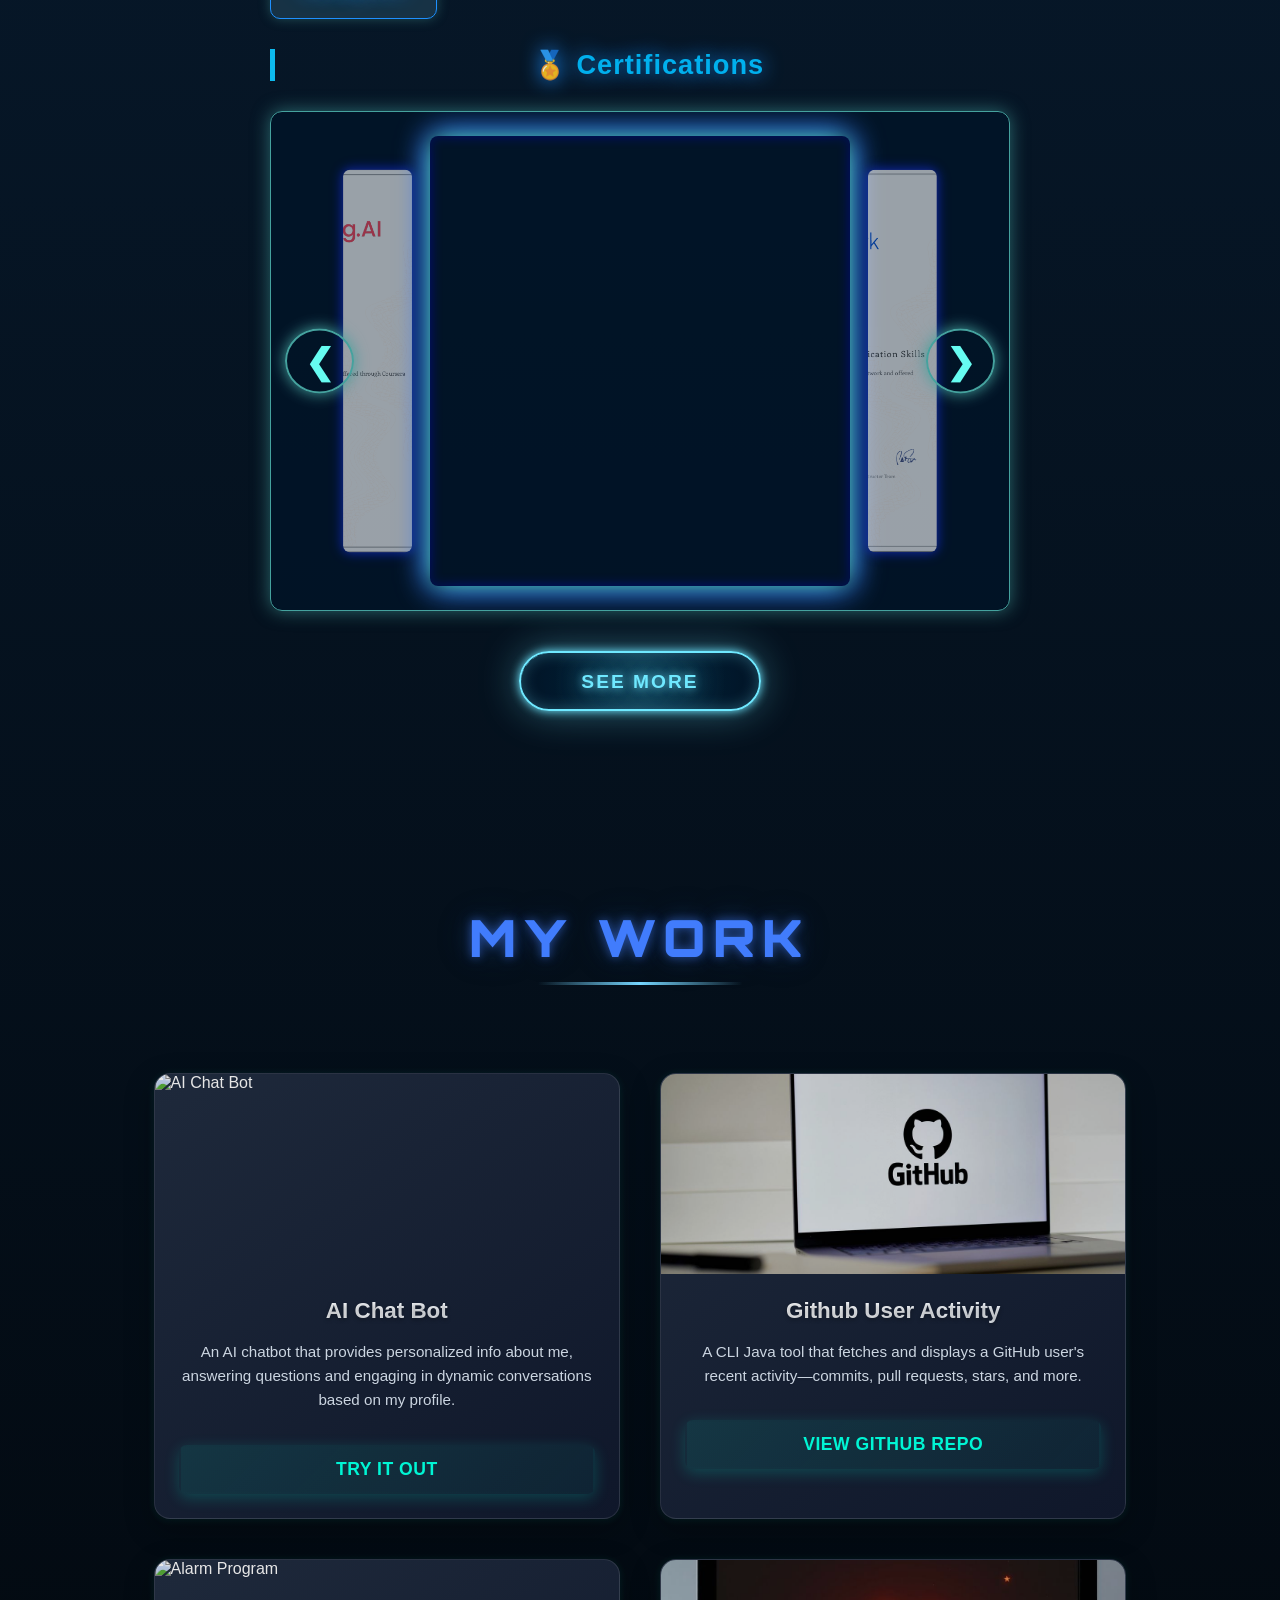
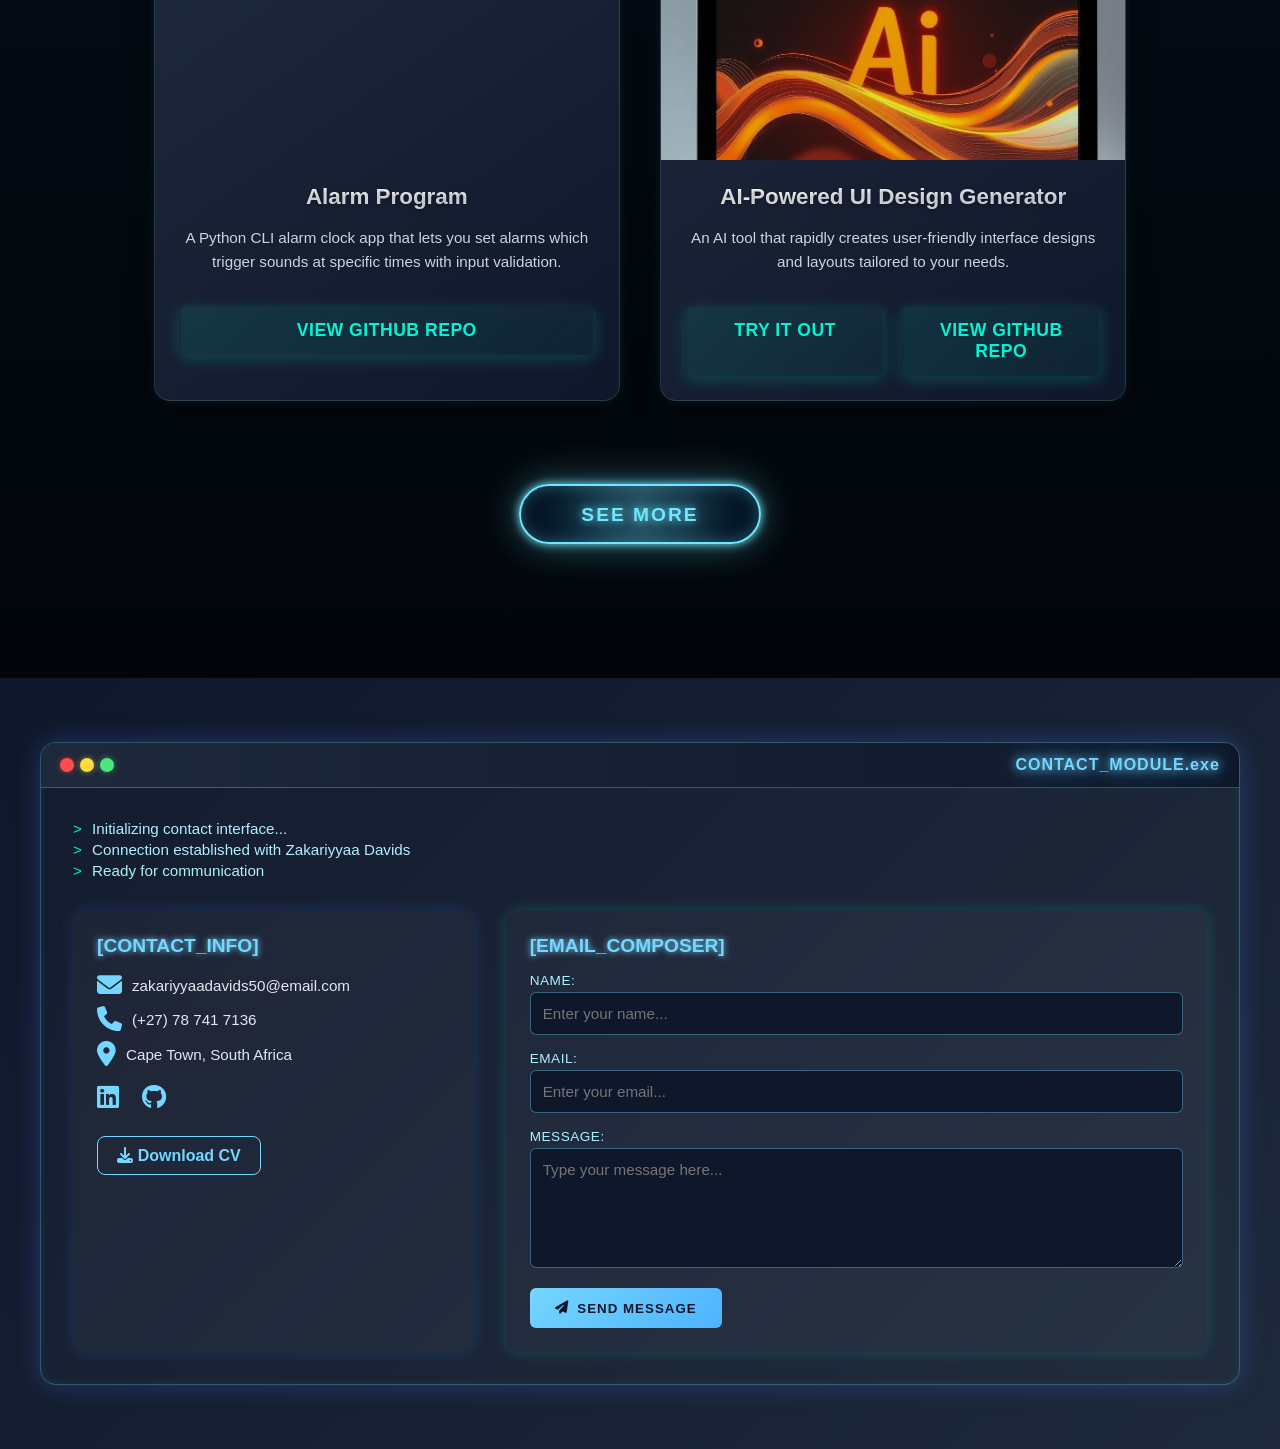
==== commit 399e5718: "Update index.html" ====
--- a/index.html
+++ b/index.html
@@ -56,7 +56,7 @@
     <section id="About">
         <div class="row">
             <div class="about-col-1">
-                <img src="assets/ZAC3.JPG" alt="Profile Photo" />
+                <img src="assets/ZAC3.JPG" alt="Profile Photo" loading="lazy">
             </div>
             <div class="about-col-2">
                 <h1 class="typing">About Me</h1>
@@ -171,7 +171,7 @@
 
     <!-- Zoom Overlay picture-->
     <div id="zoomOverlay" aria-hidden="true">
-        <img src="" alt="Zoomed Image" />
+        <img src="" alt="Zoomed Image" loading="lazy">
     </div>
 
     <!-- Portfolio -->
@@ -180,7 +180,7 @@
             <h1 class="sub-title">My Work</h1>
             <div class="work-list">
                 <div class="work-card">
-                    <img src="https://framerusercontent.com/images/g0YTRh7uRHpbWQgSZz62bO050.png" alt="AI Chat Bot">
+                    <img src="https://framerusercontent.com/images/g0YTRh7uRHpbWQgSZz62bO050.png" alt="AI Chat Bot" loading="lazy">
                     <div class="content">
                         <h3>AI Chat Bot</h3>
                         <p>An AI chatbot that provides personalized info about me, answering questions and engaging in dynamic conversations based on my profile.</p>
@@ -189,7 +189,7 @@
                 </div>
 
                 <div class="work-card">
-                    <img src="assets/github.jpg" alt="Github User Activity">
+                    <img src="assets/github.jpg" alt="Github User Activity" loading="lazy">
                     <div class="content">
                         <h3>Github User Activity</h3>
                         <p>A CLI Java tool that fetches and displays a GitHub user's recent activity—commits, pull requests, stars, and more.</p>
@@ -198,7 +198,7 @@
                 </div>
 
                 <div class="work-card">
-                    <img src="https://thepythoncode.com/media/articles/alarm-clock-app-using-tkinter-in-python.jpg" alt="Alarm Program">
+                    <img src="https://thepythoncode.com/media/articles/alarm-clock-app-using-tkinter-in-python.jpg" alt="Alarm Program" loading="lazy">
                     <div class="content">
                         <h3>Alarm Program</h3>
                         <p>A Python CLI alarm clock app that lets you set alarms which trigger sounds at specific times with input validation.</p>
@@ -207,7 +207,7 @@
                 </div>
 
                 <div class="work-card">
-                    <img src="assets/a-picture-of-a-ai-that-is-using-a-designs-on-a-screen-the-back-ground-be-generatating.jpg" alt="AI UI Generator">
+                    <img src="assets/a-picture-of-a-ai-that-is-using-a-designs-on-a-screen-the-back-ground-be-generatating.jpg" alt="AI UI Generator" loading="lazy">
                     <div class="content">
                         <h3>AI-Powered UI Design Generator</h3>
                         <p>An AI tool that rapidly creates user-friendly interface designs and layouts tailored to your needs.</p>
@@ -220,7 +220,7 @@
 
                 <div class="hidden-work-list">
                     <div class="hidden-work">
-                        <img src="assets/resume-gen.jpg" alt="Resume Generator">
+                        <img src="assets/resume-gen.jpg" alt="Resume Generator" loading="lazy">
                         <div class="layer">
                             <h3>Resume Generator</h3>
                             <p>An AI-powered app that automatically creates professional resumes based on your input.</p>
--- a/style.css
+++ b/style.css
@@ -1,141 +1,257 @@
-*{
+* {
     margin: 0;
     padding: 0;
-    font-family: "poppins",sans-serif;
+    font-family: "poppins", sans-serif;
     box-sizing: border-box;
 }
-html{
+
+html {
     scroll-behavior: smooth;
 
 }
+
 body {
     background: linear-gradient(to bottom, #0d2e50 0%, #000000 100%);
     color: white;
     transition: background 0.2s ease;
 }
 
-.container{
+.container {
     padding: 10px 10%;
-}
-
-/* -------------------------------------top-menu visuals------------------------------------------- */
+    display: flex;
+    flex-direction: column;
+    gap: 30px;
+}
+
 #top-menu {
     list-style: none;
-    padding: 0;
+    padding: 80px 30px 0;
     margin: 0;
-    margin-right: 50px;
-    text-align: right;
-}
+    height: 100%;
+}
+
 #top-menu li {
-    margin: 10px 0;
-}
-#top-menu li a {
-    color: #0ff;
-    text-decoration: none;
-    font-size: 1.2rem;
-    font-weight: bold;
-}
+    margin: 25px 0;
+}
+
 #top-menu li a {
     position: relative;
-    color: white;
+    color: #a0e9ff;
+    /* soft cyan */
     text-decoration: none;
-    transition: color 0.3s ease;
-    font-size: 20px;   
-    font-weight: 700;     
+    transition: all 0.3s ease;
+    font-size: 20px;
+    font-weight: 700;
+    display: block;
+    padding: 15px 0;
+    text-shadow: 0 0 10px rgba(0, 255, 255, 0.4),
+        0 0 20px rgba(0, 191, 255, 0.3);
 }
 
 #top-menu li a:hover {
-    color: #0ff; /* neon blue text color */
+    color: #00ffff;
+    text-shadow:
+        0 0 10px #00ffff,
+        0 0 20px #1e90ff,
+        0 0 30px #00ffff;
+    transform: translateX(10px);
 }
 
 #top-menu li a::after {
     content: '';
     position: absolute;
     left: 0;
-    bottom: -6px; /* space between text and underline */
+    bottom: -6px;
     width: 0;
-    height: 4px;   /* thicker underline */
-    background: linear-gradient(90deg, 
-      #00f, #0ff, #00f); /* neon blue fire gradient */
+    height: 3px;
+    background: linear-gradient(90deg, #003cff, #1e90ff, #7c05dd, #00ffff);
     box-shadow:
-      0 0 6px #0ff,
-      0 0 12px #0ff,
-      0 0 24px #0ff,
-      0 0 36px #0ff;
+        0 0 6px #003cff,
+        0 0 12px #7c05dd,
+        0 0 24px #7c05dd;
     border-radius: 2px;
     transition: width 0.4s ease;
 }
 
 #top-menu li a:hover::after {
     width: 100%;
-    animation: flicker 1.5s infinite alternate;
-}
-@keyframes flicker {
-    0%, 100% {
-      box-shadow:
-        0 0 6px #0ff,
-        0 0 12px #0ff,
-        0 0 24px #0ff,
-        0 0 36px #0ff;
-    }
+    animation: blueFlicker 1.5s infinite alternate;
+}
+
+@keyframes blueFlicker {
+
+    0%,
+    100% {
+        box-shadow:
+            0 0 6px #ff00ff,
+            0 0 12px #b300ff,
+            0 0 24px #ff00ff;
+        background: linear-gradient(90deg,
+                #b300ff,
+                #ff00aa,
+                #b300ff,
+                #ff00aa);
+    }
+
     50% {
-      box-shadow:
-        0 0 9px #33ffff,
-        0 0 18px #33ffff,
-        0 0 30px #33ffff,
-        0 0 45px #33ffff;
-    }
-}
-
-#top-menu.active {
+        box-shadow:
+            0 0 9px #ff4dff,
+            0 0 18px #e600e6,
+            0 0 30px #ff4dff;
+        background: linear-gradient(90deg,
+                #ff00aa,
+                #b300ff,
+                #ff00aa,
+                #b300ff);
+    }
+}
+
+
+.menu-overlay {
     position: fixed;
+    top: 0;
+    left: 0;
+    width: 100%;
+    height: 100%;
+    background: radial-gradient(ellipse at center,
+            rgba(75, 0, 130, 0.4) 0%,
+            rgba(25, 0, 50, 0.6) 50%,
+            rgba(0, 0, 0, 0.8) 100%);
+    z-index: 1000;
+    opacity: 0;
+    visibility: hidden;
+    transition: all 0.3s ease;
+    backdrop-filter: blur(2px);
+}
+
+.menu-overlay.active {
+    opacity: 1;
+    visibility: visible;
+}
+
+/* Content area styling */
+.content {
+    padding: 50px;
+    text-align: center;
+}
+
+.content h1 {
+    font-size: 3rem;
+    margin-bottom: 20px;
+    background: linear-gradient(45deg, #00a2ff, #00a2ff, #9370db);
+    -webkit-background-clip: text;
+    -webkit-text-fill-color: transparent;
+    background-clip: text;
+    text-shadow: 0 0 30px rgba(0, 204, 255, 0.5);
+    animation: titleGlow 3s ease-in-out infinite alternate;
+}
+
+@keyframes titleGlow {
+    0% {
+        filter: drop-shadow(0 0 20px rgba(255, 0, 255, 0.8));
+    }
+
+    100% {
+        filter: drop-shadow(0 0 40px rgba(138, 43, 226, 0.8));
+    }
+}
+
+.content p {
+    font-size: 1.2rem;
+    line-height: 1.6;
+    max-width: 800px;
+    margin: 0 auto;
+    color: #e6e6fa;
+    text-shadow: 0 0 10px rgba(255, 0, 255, 0.2);
+}
+
+/*-------------------------- Menu Container Styles ---------------------------- */
+.menu-container {
+    position: fixed;
+    top: 0;
+    right: -100%;
+    width: 320px;
+    height: 100vh;
+    background: linear-gradient(135deg, #0a0f1f, #1a2242, #0a0f1f);
+    transition: right 0.4s ease;
+    z-index: 1500;
+
+    /* Circuit pattern now blue/cyan themed */
+    background-image:
+        linear-gradient(rgba(0, 180, 255, 0.08) 1px, transparent 1px),
+        linear-gradient(90deg, rgba(0, 200, 255, 0.08) 1px, transparent 1px),
+        radial-gradient(circle at 25% 25%, rgba(0, 255, 255, 0.1) 2px, transparent 2px),
+        radial-gradient(circle at 75% 75%, rgba(0, 180, 255, 0.08) 2px, transparent 2px);
+    background-size: 40px 40px, 40px 40px, 80px 80px, 80px 80px;
+
+    overflow: hidden;
+    border-left: 2px solid rgba(0, 255, 255, 0.4);
+    box-shadow: -5px 0 20px rgba(0, 255, 255, 0.2);
+}
+
+/* Flowing neon streaks */
+.menu-container::before {
+    content: "";
+    position: absolute;
+    top: 0;
     left: 0;
     right: 0;
-    width: 100%;
-    transform: translateX(0);
-    opacity: 1; /* opacity 10 is invalid, max is 1 */
-    pointer-events: auto;
-    background: #0b1437; /* dark blue */
-    z-index: 9999;
-    
-    /* Add a circuit pattern using a subtle grid with glowing lines */
-    background-image:
-      linear-gradient(rgba(0, 255, 255, 0.15) 1px, transparent 1px),
-      linear-gradient(90deg, rgba(0, 255, 255, 0.15) 1px, transparent 1px);
-    background-size: 40px 40px;
-
-    /* Optional: animated "current" lines moving horizontally */
-    position: relative;
-    overflow: hidden;
-}
-
-
-#top-menu.active::before {
+    bottom: 0;
+    background: linear-gradient(90deg,
+            transparent,
+            rgba(0, 68, 255, 0.6),
+            rgba(0, 89, 255, 0.4),
+            transparent);
+    background-size: 300% 100%;
+    animation: neonCurrentFlow 6s linear infinite;
+    pointer-events: none;
+    mix-blend-mode: screen;
+}
+
+/* Pulsing aura */
+.menu-container::after {
     content: "";
     position: absolute;
-    top: 0; left: 0; right: 0; bottom: 0;
-    background: linear-gradient(
-      90deg,
-      transparent,
-      rgba(0, 255, 255, 0.4),
-      transparent
-    );
-    background-size: 200% 100%;
-    animation: currentFlow 4s linear infinite;
+    top: 0;
+    left: 0;
+    right: 0;
+    bottom: 0;
+    background: radial-gradient(ellipse at center,
+            transparent 40%,
+            rgba(0, 255, 255, 0.08) 60%,
+            transparent 80%);
+    animation: neonPulse 4s ease-in-out infinite;
     pointer-events: none;
-    mix-blend-mode: screen;
-}
-
-@keyframes currentFlow {
-    0% { background-position: 200% 0; }
-    100% { background-position: -200% 0; }
-}
-
-
-.menu-container.closing {
-  transform: translateX(100%);  
-  opacity: 0;   
-  pointer-events: none;
+}
+
+/* Keyframes for flow */
+@keyframes neonCurrentFlow {
+    0% {
+        background-position: 300% 0;
+    }
+
+    100% {
+        background-position: -300% 0;
+    }
+}
+
+/* Keyframes for pulsing glow */
+@keyframes neonPulse {
+
+    0%,
+    100% {
+        transform: scale(0.85);
+        opacity: 0.3;
+    }
+
+    50% {
+        transform: scale(1.15);
+        opacity: 0.7;
+    }
+}
+
+.menu-container.active {
+    right: 0;
 }
 
 /*-------------------------- Hamburger button styles---------------------------- */
@@ -159,160 +275,487 @@
     display: block;
     height: 4px;
     width: 100%;
-    background: white;
+    background: linear-gradient(90deg, #04f3e7, #04f3e7, #04f3e7);
     border-radius: 2px;
     transition: all 0.3s ease;
-}
+    box-shadow: 0 0 10px rgba(255, 0, 255, 0.5);
+}
+
+/* Hamburger animation when active */
+#hamburger.active span:nth-child(1) {
+    transform: rotate(45deg) translate(5px, 5px);
+}
+
+#hamburger.active span:nth-child(2) {
+    opacity: 0;
+}
+
+#hamburger.active span:nth-child(3) {
+    transform: rotate(-45deg) translate(7px, -6px);
+}
+
+/* <<<<<<<<<<<<<<<<<<<<<<<<<<<<<<<MENU OVERLAY>>>>>>>>>>>>>>>>>>>> */
+.menu-overlay {
+    position: fixed;
+    top: 0;
+    left: 0;
+    width: 100%;
+    height: 100%;
+    background: radial-gradient(ellipse at center,
+            rgba(75, 0, 130, 0.4) 0%,
+            rgba(25, 0, 50, 0.6) 50%,
+            rgba(0, 0, 0, 0.8) 100%);
+    z-index: 1000;
+    opacity: 0;
+    visibility: hidden;
+    transition: all 0.3s ease;
+    backdrop-filter: blur(2px);
+}
+
+.menu-overlay.active {
+    opacity: 1;
+    visibility: visible;
+}
+
 /* ------------------introduction-text--------------------------- */
-.introduction-text{
+.introduction-text {
     margin-top: 20%;
     font-size: 30px;
     text-align: right;
 
 }
 
-.introduction-text h1{
-    margin-top: 20px;
-    font-size: 60px;
+.introduction-text h1 {
+    margin-top: 40px;
+    font-size: 72px;
+    font-weight: 800;
     text-align: right;
+    color: #00eaff; /* Neon cyan */
+    font-family: 'Orbitron', sans-serif;
     text-shadow:
-        0 0 10px rgba(0, 191, 255, 0.9),
-        0 0 20px rgba(0, 191, 255, 0.7),
-        0 0 30px rgba(0, 191, 255, 0.5);
+        0 0 5px rgba(0, 255, 255, 0.9),
+        0 0 7px rgba(0, 255, 255, 0.7),
+        0 0 15px rgba(0, 255, 255, 0.5),
+        0 0 25px rgba(0, 255, 255, 0.3);
+}
+
+.introduction-text p {
+    margin-top: 40px;
+    font-size: 40px;
+    font-weight: 700; /* Makes it look more like a heading */
+    line-height: 1.2;
     text-align: right;
+    color: #ffffff;
+    text-shadow:
+        0 0 10px rgba(3, 252, 252, 0.9),
+        0 0 20px rgba(3, 252, 252, 0.9),
+        0 0 40px rgba(0, 191, 255, 0.5);
+    font-family: 'Segoe UI', 'Roboto', 'Helvetica Neue', sans-serif;
 }
 
 /* ------------------About me--------------------------- */
-#About{
-    padding:80px 0;
+#About {
+    position: relative;
+    /* ← Prevent stars from bleeding in */
+    padding: 50px 20px;
+    margin: 100px 0;
+    max-width: 1500px;
+    margin-left: auto;
+    margin-right: auto;
     color: #ababab;
-
-}
-.row{
+    z-index: 1;
+    /* Ensure it's above animated background */
+}
+
+
+.row {
     display: flex;
     justify-content: space-between;
     flex-wrap: wrap;
-}
-.about-col-1{
+    gap: 40px;
+}
+
+.about-col-1 {
     flex-basis: 35%;
-
-}
-.about-col-1 img{
-    width: 100%;
+}
+
+.about-col-1 img {
+    width: 350px;
+    /* or any fixed square size */
+    height: 350px;
+    object-fit: cover;
+    /* keeps the image nicely cropped */
+    border-radius: 50%;
+    /* makes it a circle */
+    box-shadow: 0 0 20px #00ffffaa;
+    display: block;
+    z-index: 9999;
+    margin: 0 auto;
+}
+
+.about-col-2 {
+    flex-basis: 60%;
+    border: 2px solid #00ffff;
+    padding: 30px;
+    border-radius: 12px;
+    box-shadow: 0 0 20px #00ffff, 0 0 40px #00ffff44;
+    background-color: rgba(0, 0, 0, 0.6);
+}
+
+@import url('https://fonts.googleapis.com/css2?family=Orbitron:wght@500;700&display=swap');
+
+.about-col-2 h1 {
+    font-family: 'Orbitron', 'Segoe UI', Tahoma, sans-serif; /* sleek tech font */
+    font-size: 2.8rem; 
+    margin-bottom: 25px;
+    color: #00f5ff; 
+    letter-spacing: 2px; 
+    text-transform: uppercase;
+    font-weight: 700; 
+    text-shadow:
+        0 0 8px #00f5ff,
+        0 0 15px rgba(0, 255, 255, 0.7),
+        0 0 30px rgba(0, 255, 255, 0.5); 
+    transition: text-shadow 0.3s ease, transform 0.3s ease;
+}
+
+
+
+@import url('https://fonts.googleapis.com/css2?family=Roboto:wght@400;500&family=Source+Sans+Pro:wght@400;600&display=swap');
+
+.about-col-2 p {
+    font-family: 'Source Sans Pro', 'Roboto', 'Segoe UI', Tahoma, sans-serif;
+    font-size: 1.1rem; /* ~17.6px, slightly more balanced than 20px */
+    max-width: 900px;
+    line-height: 1.7; /* more relaxed for better readability */
+    color: #b8e1ff; /* softer, cooler tone for contrast */
+    font-weight: 400;
+    letter-spacing: 0.3px; /* subtle refinement */
+    text-shadow: 0 0 2px rgba(0, 255, 255, 0.1); /* faint glow for depth */
+    margin-bottom: 1.2rem;
+}
+
+
+.prompt::before {
+    color: #00ffff;
+}
+
+.typing {
+    overflow: hidden;
+    white-space: nowrap;
+    border-right: 2px solid #00ffff;
+    animation: typing 3s steps(40, end), blink 0.75s step-end infinite;
+}
+
+@keyframes typing {
+    from {
+        width: 0;
+    }
+
+    to {
+        width: 100%;
+    }
+}
+
+@keyframes blink {
+    50% {
+        border-color: transparent;
+    }
+}
+
+@media (max-width: 768px) {
+    .row {
+        flex-direction: column;
+    }
+
+    .about-col-1,
+    .about-col-2 {
+        flex-basis: 100%;
+    }
+
+    .about-col-2 h1 {
+        text-align: center;
+    }
+}
+
+.edu-exp {
+    max-width: 700px;
+    margin: 0 auto;
+    position: relative;
+    z-index: 1;
+}
+
+.education-and-experience {
+    display: flex;
+    justify-content: center;
+    gap: 120px;
+    margin-bottom: 50px;
+}
+
+.education-and-experience h1 {
+  margin: 0;
+  font-family: 'Rajdhani', sans-serif; /* sleek, futuristic display font */
+  font-weight: 700;
+  font-size: 1.8em;
+  letter-spacing: 1px;
+  text-transform: uppercase;
+  color: #75d6ff;
+  text-shadow:
+    0 0 8px rgba(117, 214, 255, 0.9),
+    0 0 20px rgba(77, 179, 255, 0.7),
+    0 0 40px rgba(77, 179, 255, 0.5);
+}
+
+/* Timeline container */
+.timeline {
+    position: relative;
+    padding: 20px 0;
+}
+
+/* Milky Way galaxy center line */
+.timeline::before {
+    content: '';
+    position: absolute;
+    top: 0;
+    left: 50%;
+    transform: translateX(-50%);
+    width: 12px;
+    height: 100%;
+    background:
+        radial-gradient(ellipse at center,
+            rgba(255, 255, 255, 0.9) 0%,
+            rgba(138, 43, 226, 0.8) 20%,
+            rgba(75, 0, 130, 0.7) 40%,
+            rgba(25, 25, 112, 0.6) 60%,
+            rgba(0, 0, 0, 0.3) 80%,
+            transparent 100%);
+    box-shadow:
+        0 0 20px rgba(138, 43, 226, 0.8),
+        0 0 40px rgba(75, 0, 130, 0.6),
+        0 0 60px rgba(25, 25, 112, 0.4),
+        inset 0 0 20px rgba(255, 255, 255, 0.2);
+    border-radius: 6px;
+    z-index: 0;
+    animation: galaxyPulse 6s ease-in-out infinite alternate;
+}
+
+@keyframes galaxyPulse {
+    0% {
+        box-shadow:
+            0 0 20px rgba(138, 43, 226, 0.6),
+            0 0 40px rgba(75, 0, 130, 0.4),
+            0 0 60px rgba(25, 25, 112, 0.2);
+    }
+
+    100% {
+        box-shadow:
+            0 0 30px rgba(138, 43, 226, 1),
+            0 0 60px rgba(75, 0, 130, 0.8),
+            0 0 90px rgba(25, 25, 112, 0.6);
+    }
+}
+
+/* Each timeline item */
+.timeline-item {
+    position: relative;
+    width: 45%;
+    padding: 20px 30px;
+    box-sizing: border-box;
+    background: rgba(10, 20, 40, 0.8);
     border-radius: 15px;
-}
-.about-col-2{
-    flex-basis: 60%;
-
-}
-.about-col-2 > p {
-    font-size: 20px;
-    max-width: 600px;
-    line-height: 1.5;
-    color: #a0c8ffcc;
-    pointer-events: auto;
-}
-
-
-.tab-titles{
-    display:flex;
-    margin: 20px 0 40px;
-}
-.tab-links{
-    margin-right: 50px;
-    font-size: 18px;
-    font-weight: 500;
-    cursor: pointer;
-    position: relative;
-}
-.tab-links::after{
+    border: 1px solid rgba(117, 214, 255, 0.3);
+    box-shadow:
+        0 0 15px rgba(77, 179, 255, 0.3),
+        inset 0 0 20px rgba(10, 20, 40, 0.5);
+    backdrop-filter: blur(10px);
+    transition: all 0.3s ease;
+}
+
+.timeline-item:hover {
+    box-shadow:
+        0 0 30px rgba(117, 214, 255, 0.6),
+        0 0 50px rgba(77, 179, 255, 0.4);
+    transform: translateY(-5px);
+}
+
+/* Planet styles */
+.timeline-item::before {
     content: '';
-    width: 0;
-    height: 3px;
-    background: #0FFF50;
     position: absolute;
+    top: 25px;
+    width: 32px;
+    height: 32px;
+    border-radius: 50%;
+    border: 2px solid rgba(255, 255, 255, 0.3);
+    z-index: 2;
+    animation: planetRotate 20s linear infinite;
+}
+
+@keyframes planetRotate {
+    0% {
+        transform: rotate(0deg);
+    }
+
+    100% {
+        transform: rotate(360deg);
+    }
+}
+
+/* Individual planet designs */
+.timeline-item:nth-child(1)::before {
+    background:
+        radial-gradient(circle at 30% 30%, #ff6b47, #d63031),
+        linear-gradient(45deg, #ff7675, #fd79a8);
+    box-shadow:
+        0 0 20px rgba(255, 107, 71, 0.8),
+        inset -8px -8px 0 rgba(0, 0, 0, 0.2);
+}
+
+.timeline-item:nth-child(2)::before {
+    background:
+        radial-gradient(circle at 40% 20%, #74b9ff, #0984e3),
+        linear-gradient(135deg, #a29bfe, #6c5ce7);
+    box-shadow:
+        0 0 20px rgba(116, 185, 255, 0.8),
+        inset -8px -8px 0 rgba(0, 0, 0, 0.2);
+}
+
+.timeline-item:nth-child(3)::before {
+    background:
+        radial-gradient(circle at 25% 35%, #00b894, #00a085),
+        linear-gradient(60deg, #55a3ff, #00b894);
+    box-shadow:
+        0 0 20px rgba(0, 184, 148, 0.8),
+        inset -8px -8px 0 rgba(0, 0, 0, 0.2);
+}
+
+.timeline-item:nth-child(4)::before {
+    background:
+        radial-gradient(circle at 35% 25%, #fdcb6e, #f39c12),
+        linear-gradient(120deg, #ff7675, #fdcb6e);
+    box-shadow:
+        0 0 20px rgba(253, 203, 110, 0.8),
+        inset -8px -8px 0 rgba(0, 0, 0, 0.2);
+}
+
+.timeline-item:nth-child(5)::before {
+    background:
+        radial-gradient(circle at 35% 25%, #bddd08, #000000),
+        linear-gradient(120deg, #f30303, #8b641c);
+    box-shadow:
+        0 0 20px rgba(253, 203, 110, 0.8),
+        inset -8px -8px 0 rgba(0, 0, 0, 0.2);
+}
+
+/* Left side items */
+.timeline-item.left {
     left: 0;
-    bottom: -8px;
-    transition: 0.5s;
-
-}
-.tab-links.active-link::after{
-    width: 50%;
-}
-.tab-contents ul li{
-    list-style: none;
-    margin: 10px 0;
-}
-.tab-contents ul li span{
-    color: #0FFF50;
-    font-size: 14px;
-}
-
-.tab-contents{
-    display: none;
-}
-.tab-contents.active-tab{
-    display: block;
-}
-
+    text-align: right;
+}
+
+.timeline-item.left::before {
+    right: -45px;
+}
+
+/* Right side items */
+.timeline-item.right {
+    left: 55%;
+    text-align: left;
+}
+
+.timeline-item.right::before {
+    left: -45px;
+}
+
+/* Content styling */
+.timeline-item h4 {
+    margin: 0 0 8px 0;
+    font-size: 1.2em;
+    color: #a0d8ff;
+    text-shadow: 0 0 15px rgba(160, 216, 255, 0.8);
+}
+
+.timeline-item span {
+    font-size: 0.95em;
+    color: #aad8ffcc;
+    font-style: italic;
+}
+
+.timeline-item p {
+    margin-top: 10px;
+    color: #c0dfff;
+    line-height: 1.4;
+}
+
+/* Add orbital rings around planets */
+.timeline-item::after {
+    content: '';
+    position: absolute;
+    top: 20px;
+    width: 42px;
+    height: 42px;
+    border: 1px solid rgba(255, 255, 255, 0.1);
+    border-radius: 50%;
+    z-index: 1;
+    animation: orbitRing 30s linear infinite reverse;
+}
+
+.timeline-item.left::after {
+    right: -50px;
+}
+
+.timeline-item.right::after {
+    left: -50px;
+}
+
+@keyframes orbitRing {
+    0% {
+        transform: rotate(0deg);
+    }
+
+    100% {
+        transform: rotate(360deg);
+    }
+}
+
+/* Responsive */
+@media (max-width: 600px) {
+
+    .timeline-item,
+    .timeline-item.left,
+    .timeline-item.right {
+        width: 100%;
+        left: 0 !important;
+        text-align: left !important;
+        padding-left: 70px;
+        margin-bottom: 50px;
+    }
+
+    .timeline-item::before {
+        left: 15px !important;
+    }
+
+    .timeline-item::after {
+        left: 10px !important;
+    }
+
+    .timeline::before {
+        left: 25px;
+        width: 8px;
+    }
+
+    .education-and-experience {
+        gap: 60px;
+        margin-bottom: 40px;
+    }
+}
 
 /* <--------------------------------Skills----------------------------------------> */
 
-.sub-title-button{
-    font-size: 1.5rem;
-    color: #ffffff;
-    background-color: #1e90ff;
-    border: none;
-    border-radius: 12px;
-    padding: 15px 30px;
-    text-align: center;
-    text-shadow: 0 0 5px rgba(255, 255, 255, 0.2);
-    box-shadow: 0 4px 15px rgba(30, 144, 255, 0.4);
-    cursor: pointer;
-    transition: transform 0.2s ease, box-shadow 0.3s ease, background-color 0.3s ease;
-    display: inline-block;
-    margin: 0 auto 60px;
-}
-
-.sub-title-button:hover {
-    background-color: #1c7ee6;
-    box-shadow: 0 6px 25px rgba(30, 144, 255, 0.6);
-    transform: translateY(-2px);
-}
-
-.sub-title-buttone:active {
-    transform: translateY(1px);
-    box-shadow: 0 2px 10px rgba(30, 144, 255, 0.4);
-}
-.sub-title-button2{
-    font-size: 1.5rem;
-    color: #ffffff;
-    background-color: #1e90ff;
-    border: none;
-    border-radius: 12px;
-    padding: 15px 30px;
-    text-align: center;
-    text-shadow: 0 0 5px rgba(255, 255, 255, 0.2);
-    box-shadow: 0 4px 15px rgba(30, 144, 255, 0.4);
-    cursor: pointer;
-    transition: transform 0.2s ease, box-shadow 0.3s ease, background-color 0.3s ease;
-    display: inline-block;
-    margin: 0 auto 60px;
-}
-
-.sub-title-button2:hover {
-    background-color: #1c7ee6;
-    box-shadow: 0 6px 25px rgba(30, 144, 255, 0.6);
-    transform: translateY(-2px);
-}
-
-.sub-title-button2:active {
-    transform: translateY(1px);
-    box-shadow: 0 2px 10px rgba(30, 144, 255, 0.4);
-}
-
 #Skills {
-    padding: 100px 10% 150px;
+    padding: 40px 10% 50px;
+    /* reduced from 100px top and 150px bottom */
+    margin: 30px 50px;
     position: relative;
     z-index: 2;
     font-size: 3rem;
@@ -321,463 +764,1117 @@
     text-shadow: 0 0 20px #1e90ff;
     margin-bottom: 60px;
 }
-.achievements-imgs{
-    max-width: 700px;
-    max-height: 700px;
-}
+
+/* Buttons */
+.button-row {
+    display: flex;
+    gap: 12px;
+    flex-wrap: wrap;
+}
+
+/* Skills Grid Shared Styles */
+.skills-grid {
+    display: grid;
+    grid-template-columns: repeat(auto-fill, minmax(140px, 1fr));
+    gap: 24px;
+}
+
+.skill-card {
+    background: rgba(30, 60, 80, 0.75);
+    border: 1px solid #1e90ff;
+    border-radius: 10px;
+    padding: 20px 10px;
+    text-align: center;
+    box-shadow: 0 0 12px #45a29e66;
+    transition: transform 0.3s ease, box-shadow 0.3s ease;
+    cursor: default;
+    display: flex;
+    flex-direction: column;
+    align-items: center;
+    gap: 10px;
+}
+
+.skill-card:hover {
+    transform: scale(1.05);
+    box-shadow: 0 0 20px #66fcf1;
+}
+
+.skill-card i {
+    font-size: 3rem;
+    color: #66fcf1;
+    margin-bottom: 8px;
+    text-shadow: 0 0 8px #45a29e;
+    transition: color 0.3s ease;
+}
+
+.skill-card p {
+    margin: 0;
+    font-size: 1.1rem;
+    font-weight: 600;
+    letter-spacing: 0.03em;
+    color: #66fcf1;
+}
+
+/* Preserve custom icon colors */
+.skill-card i[style] {
+    text-shadow: none;
+}
+
+/* Section Titles - sharper, less blur */
+.section-title {
+    font-size: 1.7rem;
+    color: rgba(0, 191, 255, 0.9);
+    border-left: 5px solid rgb(13, 186, 238);
+    padding-left: 12px;
+    margin-bottom: 30px;
+    font-weight: 700;
+    user-select: none;
+    letter-spacing: 1px;
+    /* sharper neon glow */
+
+}
+
+/* Carousel styles */
 .carousel-container {
-    display: none;
     position: relative;
-    width: 750px;    /* wider container */
-    height: 450px;   /* taller container */
-    margin: 40px auto;
-    overflow: visible;
-    border-radius: 10px;
-    box-shadow: 0 0 10px rgba(0,0,0,0.2);
+    margin-top: 10px;
+    height: 500px;
+    background: rgba(0, 20, 40, 0.75);
+    border: 1px solid #45a29e;
+    border-radius: 12px;
+    box-shadow: 0 0 18px #45a29e99;
+    overflow: hidden;
+    display: flex;
+    align-items: center;
+    justify-content: center;
 }
 
 .carousel {
-  position: relative;
-  width: 100%;
-  height: 100%;
+    display: flex;
+    width: 100%;
+    max-width: 1500px;
+    justify-content: center;
+    gap: 18px;
+    padding: 0 60px;
 }
 
 .image {
-  position: absolute;
-  top: 0;
-  height: 100%;
-  background-size: cover;
-  background-position: center;
-  border-radius: 8px;
-
-  /* Add smooth transition */
-  transition: left 0.5s ease, transform 0.5s ease, opacity 0.5s ease;
+    transition: opacity 0.5s ease;
+    opacity: 1;
+    border-radius: 8px;
+    background-position: center;
+    background-size: cover;
+    background-repeat: no-repeat;
+    box-shadow: 0 0 12px #45a29e66;
+    transition: transform 0.3s ease;
+    cursor: pointer;
+    filter: drop-shadow(0 0 6px blue);
+    position: relative;
+}
+
+.image.fade-out {
+    opacity: 0;
+}
+
+.half-image {
+    width: 250px;
+    height: 450px;
+    opacity: 0.6;
+    transform: scale(0.85);
 }
 
 .full-image {
-  width: 600px;  /* bigger center */
-  left: 50%;
-  transform: translateX(-50%);
-  z-index: 3;
-  opacity: 1;
-  filter: none;
-  box-shadow: 0 0 15px rgba(0,0,0,0.4);
-
-  background-size: contain;
-  background-repeat: no-repeat;
-  background-position: center;
-}
-
-.half-image {
-  width: 250px; /* bigger sides */
-  opacity: 0.4;
-  filter: blur(2px);
-  z-index: 1;
+    width: 1300px;
+    height: 450px;
+    opacity: 1;
+    transform: scale(1);
+    box-shadow: 0 0 30px #66fcf1;
 }
 
 .left-image {
-  left: calc(50% - 300px - 125px); /* 50% - 425px */
-  clip-path: inset(0 125px 0 0); /* hide right half of side */
+    transform-origin: right center;
 }
 
 .right-image {
-  left: calc(50% + 300px); /* 50% + 300px */
-  clip-path: inset(0 100px 0 0px); 
-}
-
+    transform-origin: left center;
+}
+
+/* Nav buttons */
 .nav {
-  position: absolute;
-  top: 50%;
-  transform: translateY(-50%);
-  font-size: 2.2rem;  /* bigger buttons */
-  background: rgba(255, 255, 255, 0.8);
-  border: none;
-  cursor: pointer;
-  z-index: 5;
-  padding: 8px 16px;
-  border-radius: 5px;
-  transition: background 0.3s;
-  user-select: none;
+    position: absolute;
+    top: 50%;
+    transform: translateY(-50%);
+    background: none;
+    border: 2px solid #45a29e;
+    color: #66fcf1;
+    font-size: 2.2rem;
+    font-weight: bold;
+    cursor: pointer;
+    padding: 10px 18px;
+    border-radius: 50%;
+    user-select: none;
+    box-shadow: 0 0 15px #45a29e;
+    transition: background-color 0.3s ease, color 0.3s ease;
+    z-index: 10;
 }
 
 .nav:hover {
-  background: rgba(255, 255, 255, 1);
-}
-
-.left {
-  left: -80px;  /* moved out for bigger container */
-}
-
-.right {
-  right: -80px;
-  
-}
-
-
-.Skills-list {
-    display: grid;
-    grid-template-columns: repeat(auto-fit, minmax(220px, 1fr));
-    gap: 40px;
-}
-
-.Skills-list div {
-    background: rgba(255, 255, 255, 0.05);
-    border: 1px solid rgba(30, 144, 255, 0.3);
-    border-radius: 20px;
-    padding: 50px 20px;
-    text-align: center;
-    backdrop-filter: blur(8px);
-    box-shadow: 0 0 15px rgba(30, 144, 255, 0.1);
-    transition: transform 0.5s ease, box-shadow 0.5s ease;
+    background-color: #45a29e;
+    color: #000814;
+    box-shadow: 0 0 28px #66fcf1;
+}
+
+.nav.left {
+    left: 14px;
+}
+
+.nav.right {
+    right: 14px;
+}
+
+/* Zoom Overlay */
+#zoomOverlay {
+    position: fixed;
+    top: 0;
+    left: 0;
+    right: 0;
+    bottom: 0;
+    background: rgba(0, 0, 0, 0.85);
+    display: flex;
+    justify-content: center;
+    align-items: center;
+    z-index: 9999;
+    opacity: 0;
+    pointer-events: none;
+    transition: opacity 0.3s ease;
+}
+
+#zoomOverlay.active {
+    opacity: 1;
+    pointer-events: auto;
+}
+
+#zoomOverlay img {
+    max-width: 90vw;
+    max-height: 90vh;
+    border: 3px solid #45a29e;
+    border-radius: 12px;
+    box-shadow: 0 0 40px #66fcf1;
+    cursor: zoom-out;
+    user-select: none;
+    background: #001022;
+}
+
+/* Responsive */
+@media (max-width: 700px) {
+    .skills-grid {
+        grid-template-columns: repeat(auto-fill, minmax(120px, 1fr));
+        gap: 18px;
+    }
+
+    .skill-card i {
+        font-size: 2.4rem;
+    }
+
+    .carousel {
+        max-width: 100%;
+        padding: 0 40px;
+        gap: 12px;
+    }
+
+    .half-image {
+        width: 130px;
+        height: 180px;
+    }
+
+    .full-image {
+        width: 210px;
+        height: 190px;
+    }
+}
+
+/*<<<<<<<<<<<<<<<<<<<<<<<<<<<<<<<<< button to move to the certifacation page >>>>>>>>>>>>>>>>>>>>>>>>>>>>>>>>>>>> */
+/* Center the button */
+.button-wrapper {
+    display: flex;
+    justify-content: center;
+    align-items: center;
+    margin-top: 40px;
+    /* adjust spacing as needed */
+}
+
+/* Button styles */
+.ring-btn {
     position: relative;
+    display: inline-block;
+    padding: 16px 60px;
+    color: #6fe8ff;
+    font-family: 'Orbitron', sans-serif;
+    font-size: 1.2rem;
+    font-weight: 700;
+    letter-spacing: 2px;
+    text-transform: uppercase;
+    text-decoration: none;
+    background: radial-gradient(circle at center, rgba(0, 60, 90, 0.5) 0%, rgba(0, 20, 40, 0.8) 100%);
+    border-radius: 50px;
     overflow: hidden;
-}
-
-.Skills-list div::before {
+    border: 2px solid #6fe8ff;
+    box-shadow:
+        0 0 10px #6fe8ff,
+        inset 0 0 15px rgba(111, 232, 255, 0.3),
+        0 0 40px rgba(111, 232, 255, 0.4);
+    transition: all 0.3s ease;
+}
+
+/* Glowing orbit ring */
+.ring-btn::before {
     content: "";
     position: absolute;
-    top: 50%;
-    left: 50%;
-    width: 200%;
-    height: 200%;
-    background: radial-gradient(circle, rgba(255, 255, 255, 0.02), transparent 70%);
-    transform: translate(-50%, -50%) rotate(25deg);
-    opacity: 0.3;
-}
-
-.Skills-list div:hover {
-    transform: translateY(-10px) scale(1.03);
-    box-shadow: 0 0 30px rgba(30, 144, 255, 0.6);
-}
-
-.Skills-list i {
-    font-size: 4rem;
-    margin-bottom: 20px;
-    color: #1e90ff;
-    text-shadow: 0 0 15px #1e90ff;
-    transition: transform 0.4s ease, color 0.4s ease;
-}
-
-.Skills-list div:hover i {
-    transform: scale(1.25) rotate(-5deg);
+    top: -2px;
+    left: -2px;
+    width: calc(100% + 4px);
+    height: calc(100% + 4px);
+    border-radius: 50px;
+    border: 2px dashed rgba(111, 232, 255, 0.4);
+    box-shadow: 0 0 20px rgba(111, 232, 255, 0.6);
+    animation: orbit 2s linear infinite;
+    pointer-events: none;
+}
+
+@keyframes orbit {
+    0% {
+        transform: rotate(0deg);
+    }
+
+    100% {
+        transform: rotate(360deg);
+    }
+}
+
+/* Inner glow overlay */
+.ring-btn::after {
+    content: "";
+    position: absolute;
+    top: 0;
+    left: 0;
+    width: 100%;
+    height: 100%;
+    border-radius: 50px;
+    background: radial-gradient(circle at center, rgba(111, 232, 255, 0.15) 0%, transparent 70%);
+    pointer-events: none;
+}
+
+/* Text glow */
+.ring-btn span {
+    position: relative;
+    z-index: 2;
+    text-shadow:
+        0 0 8px rgba(111, 232, 255, 0.7),
+        0 0 20px rgba(111, 232, 255, 0.5);
+}
+
+/* Hover effect */
+.ring-btn:hover {
     color: #ffffff;
-}
-
-.Skills-list h2 {
-    font-size: 1.5rem;
-    color: #d9ecff;
-    margin: 0;
-    text-shadow: 0 0 8px rgba(30, 144, 255, 0.3);
-    transition: color 0.3s ease;
-}
-
-.Skills-list div:hover h2 {
-    color: #ffffff;
-}
-
-@media (max-width: 768px) {
-    .sub-title {
-        font-size: 2.4rem;
-  }
-
-    .Skills-list i {
-        font-size: 3.2rem;
-  }
-}
-
-.btn{
-    display: block;
-    margin: 50px auto;
-    width: fit-content;
-    border: 1px solid #00008B;
-    padding: 14px 50px;
-    border-radius: 5px;
-    text-decoration: none;
-    color: #fff;
-    transition:background 0.5s;
-}
-.btn:hover{
-    background: #1E90FF;
-
-}
+    box-shadow:
+        0 0 15px #6fe8ff,
+        inset 0 0 20px rgba(111, 232, 255, 0.6),
+        0 0 60px rgba(111, 232, 255, 0.7);
+    transform: scale(1.08);
+}
+
+
 /*-------------------------------- portfolio(My Work) ----------------------------------------------*/
 /* Container layout */
+#Portfolio {
+    padding: 4rem 2rem;
+    min-height: 100vh;
+}
+
+#Portfolio .sub-title {
+  font-family: 'Orbitron', 'Segoe UI', Roboto, Helvetica, Arial, sans-serif;
+  font-size: clamp(2.5rem, 5vw, 3.2rem);
+  font-weight: 900;
+  letter-spacing: 0.15em;
+  color: #417cfc;
+  text-shadow:
+    0 0 10px rgba(65, 124, 252, 0.5),
+    0 0 20px rgba(65, 124, 252, 0.3),
+    0 0 40px rgba(38, 96, 141, 0.2);
+  margin-bottom: 10px;
+  text-transform: uppercase;
+  user-select: none;
+  max-width: 500px;
+  margin-left: auto;
+  margin-right: auto;
+  position: relative;
+  text-align: center;
+  padding-bottom: 1rem;
+}
+
+
+#Portfolio .sub-title::after {
+    content: '';
+    position: absolute;
+    bottom: 0;
+    left: 50%;
+    transform: translateX(-50%);
+    width: 60%;
+    height: 3px;
+    background: linear-gradient(90deg, transparent, #75d6ff, transparent);
+    border-radius: 2px;
+    animation: glow 2s ease-in-out infinite alternate;
+}
+
+@keyframes glow {
+    from {
+        box-shadow: 0 0 5px #75d6ff;
+    }
+
+    to {
+        box-shadow: 0 0 20px #75d6ff, 0 0 30px #75d6ff;
+    }
+}
+
 .work-list {
     display: grid;
-    grid-template-columns: repeat(auto-fit, minmax(280px, 1fr));
-    gap: 2rem;
-    margin-top: 2rem;
-}
-
-/* Each card */
+    grid-template-columns: repeat(auto-fit, minmax(300px, 1fr));
+    gap: 2.5rem;
+    margin-top: 3rem;
+    perspective: 1000px;
+}
+
 .work-card {
-    background: #0f172a;
-    border: 1px solid #2c3e50;
-    border-radius: 10px;
+    background: linear-gradient(145deg, #1e293b, #0f172a);
+    border: 1px solid rgba(255, 255, 255, 0.1);
+    border-radius: 16px;
     overflow: hidden;
     color: #fff;
     display: flex;
     flex-direction: column;
-    box-shadow: 0 0 10px rgba(0, 245, 212, 0.05);
-}
-
-/* Image on top */
-  .work-card img {
+    box-shadow:
+        0 10px 30px rgba(0, 0, 0, 0.3),
+        0 1px 8px rgba(0, 245, 212, 0.1);
+    transition: all 0.4s cubic-bezier(0.4, 0, 0.2, 1);
+    position: relative;
+    backdrop-filter: blur(10px);
+}
+
+.work-card::before {
+    content: '';
+    position: absolute;
+    top: 0;
+    left: 0;
+    right: 0;
+    height: 2px;
+    background: linear-gradient(90deg, #00f5d4, #417cfc, #00f5d4);
+    opacity: 0;
+    transition: opacity 0.3s ease;
+}
+
+.work-card:hover::before {
+    opacity: 1;
+}
+
+.work-card img {
     width: 100%;
-    height: 180px;
+    height: 200px;
     object-fit: cover;
-}
-
-/* Card content */
+    transition: transform 0.6s cubic-bezier(0.4, 0, 0.2, 1);
+    filter: brightness(0.9);
+}
+
+.work-card:hover img {
+    transform: scale(1.05);
+    filter: brightness(1.1);
+}
+
 .work-card .content {
-    padding: 1rem;
+    padding: 1.5rem;
     display: flex;
     flex-direction: column;
-    gap: 0.8rem;
-}
-
-/* Links */
+    gap: 1rem;
+    flex-grow: 1;
+    position: relative;
+}
+
+.work-card h3 {
+    font-size: 1.4rem;
+    font-weight: 700;
+    color: #fff;
+    margin: 0;
+    text-shadow: 0 2px 4px rgba(0, 0, 0, 0.3);
+    background: linear-gradient(135deg, #fff, #e2e8f0);
+    -webkit-background-clip: text;
+    -webkit-text-fill-color: transparent;
+    background-clip: text;
+}
+
+.work-card p {
+    color: #cbd5e1;
+    line-height: 1.6;
+    font-size: 0.95rem;
+    margin: 0;
+    text-shadow: 0 1px 2px rgba(0, 0, 0, 0.1);
+}
+
 .work-card a {
     color: #00f5d4;
     text-decoration: none;
-    font-size: 1.2rem;
+    font-size: 1.1rem;
+    font-weight: 600;
+    transition: all 0.3s ease;
 }
 
 .work-card .link-buttons {
     display: flex;
     gap: 1rem;
-}
-
-/* Optional: Add hover effect for desktops (but not required on mobile) */
+    flex-wrap: wrap;
+}
+
 @media (hover: hover) {
-      .work-card:hover {
-        box-shadow: 0 0 20px rgba(0, 245, 212, 0.2);
-        transform: translateY(-2px);
-        transition: 0.3s ease;
-    }
-}
-
-.try-it-link {
+    .work-card:hover {
+        transform: translateY(-8px) rotateX(2deg);
+        box-shadow:
+            0 20px 40px rgba(0, 0, 0, 0.4),
+            0 0 30px rgba(0, 245, 212, 0.2),
+            0 0 60px rgba(65, 124, 252, 0.1);
+    }
+}
+
+.try-it-link,
+.action-link {
     display: inline-block;
-    padding: 0.5rem 1.2rem;
+    padding: 0.75rem 1.5rem;
     margin-top: 1rem;
     color: #00f5d4;
-    border: 2px solid #00f5d4;
-    border-radius: 6px;
-    font-weight: bold;
+    border: 2px solid transparent;
+    background: linear-gradient(135deg, rgba(0, 245, 212, 0.1), rgba(0, 245, 212, 0.05));
+    border-radius: 8px;
+    font-weight: 600;
     text-decoration: none;
-    transition: background-color 0.3s, color 0.3s;
-    font-size: 1rem;
+    transition: all 0.3s cubic-bezier(0.4, 0, 0.2, 1);
+    font-size: 0.95rem;
     text-align: center;
-}
-
-/* Optional hover effect for desktop */
+    position: relative;
+    overflow: hidden;
+    text-transform: uppercase;
+    letter-spacing: 0.5px;
+    box-shadow: 0 4px 15px rgba(0, 245, 212, 0.2);
+}
+
+.try-it-link::before,
+.action-link::before {
+    content: '';
+    position: absolute;
+    top: 0;
+    left: -100%;
+    width: 100%;
+    height: 100%;
+    background: linear-gradient(90deg, transparent, rgba(255, 255, 255, 0.1), transparent);
+    transition: left 0.5s ease;
+}
+
+.try-it-link:hover::before,
+.action-link:hover::before {
+    left: 100%;
+}
+
 @media (hover: hover) {
-    .try-it-link:hover {
-        background-color: #00f5d4;
+
+    .try-it-link:hover,
+    .action-link:hover {
+        background: linear-gradient(135deg, #00f5d4, #00d4aa);
         color: #0f172a;
-    }
-}
+        transform: translateY(-2px);
+        box-shadow: 0 8px 25px rgba(0, 245, 212, 0.4);
+        border-color: #00f5d4;
+    }
+}
+
 .button-group {
     display: flex;
     gap: 1rem;
     margin-top: 1rem;
-    flex-wrap: wrap; /* Allows wrapping on small screens */
-}
-
-.action-link {
+    flex-wrap: wrap;
+}
+
+.button-group .action-link {
+    margin-top: 0;
+    flex: 1;
+    min-width: 140px;
+}
+
+/* Hidden work section enhancements */
+/* Button wrapper for "See More" button */
+.button-wrapper-work {
+    display: flex;
+    justify-content: center;
+    margin-top: 15px;
+    margin-bottom: 1rem;
+}
+
+.view_more_work {
     display: inline-block;
-    padding: 0.5rem 1.2rem;
+    padding: 0.75rem 1.5rem;
     color: #00f5d4;
-    border: 2px solid #00f5d4;
+    border: 2px solid transparent;
+    background: linear-gradient(135deg, rgba(0, 245, 212, 0.1), rgba(0, 245, 212, 0.05));
+    border-radius: 8px;
+    font-weight: 600;
+    text-decoration: none;
+    transition: all 0.3s cubic-bezier(0.4, 0, 0.2, 1);
+    font-size: 0.95rem;
+    text-align: center;
+    position: relative;
+    overflow: hidden;
+    text-transform: uppercase;
+    letter-spacing: 0.5px;
+    box-shadow: 0 4px 15px rgba(0, 245, 212, 0.2);
+}
+
+.view_more_work::before {
+    content: '';
+    position: absolute;
+    top: 0;
+    left: -100%;
+    width: 100%;
+    height: 100%;
+    background: linear-gradient(90deg, transparent, rgba(255, 255, 255, 0.1), transparent);
+    transition: left 0.5s ease;
+}
+
+.view_more_work:hover::before {
+    left: 100%;
+}
+
+@media (hover: hover) {
+    .view_more_work:hover {
+        background: linear-gradient(135deg, #00f5d4, #00d4aa);
+        color: #0f172a;
+        transform: translateY(-2px);
+        box-shadow: 0 8px 25px rgba(0, 245, 212, 0.4);
+        border-color: #00f5d4;
+    }
+}
+
+.hidden-work-list {
+    max-height: 0;
+    overflow: hidden;
+    transition: max-height 0.6s cubic-bezier(0.4, 0, 0.2, 1);
+    grid-template-columns: repeat(auto-fit, minmax(280px, 1fr));
+    grid-gap: 2.5rem;
+    margin-top: 0.5rem;
+    display: grid;
+    opacity: 0;
+}
+
+.hidden-work-list.active {
+    max-height: 2000px;
+    transition: max-height 1.2s cubic-bezier(0.4, 0, 0.2, 1),
+        opacity 0.6s ease 0.3s;
+    opacity: 1;
+}
+
+.hidden-work {
+    border-radius: 16px;
+    position: relative;
+    overflow: hidden;
+    box-shadow: 0 10px 30px rgba(0, 0, 0, 0.3);
+    transition: all 0.4s cubic-bezier(0.4, 0, 0.2, 1);
+}
+
+.hidden-work img {
+    width: 100%;
+    border-radius: 16px;
+    display: block;
+    transition: transform 0.6s cubic-bezier(0.4, 0, 0.2, 1);
+    filter: brightness(0.9);
+}
+
+.hidden-work:hover img {
+    transform: scale(1.1);
+    filter: brightness(1.1);
+}
+
+.hidden-work:hover .layer {
+    height: 100%;
+}
+
+.hidden-work:hover {
+    transform: translateY(-5px);
+    box-shadow: 0 20px 40px rgba(0, 0, 0, 0.4);
+}
+
+/* Responsive improvements */
+@media (max-width: 768px) {
+    #Portfolio {
+        padding: 2rem 1rem;
+    }
+
+    .work-list {
+        grid-template-columns: 1fr;
+        gap: 2rem;
+    }
+
+    .work-card .content {
+        padding: 1.25rem;
+    }
+
+    .button-group {
+        flex-direction: column;
+    }
+
+    .button-group .action-link {
+        flex: none;
+    }
+}
+
+/* Loading animation for cards */
+@keyframes slideInUp {
+    from {
+        opacity: 0;
+        transform: translateY(30px);
+    }
+
+    to {
+        opacity: 1;
+        transform: translateY(0);
+    }
+}
+
+.work-card {
+    animation: slideInUp 0.6s ease-out;
+}
+
+.work-card:nth-child(1) {
+    animation-delay: 0.1s;
+}
+
+.work-card:nth-child(2) {
+    animation-delay: 0.2s;
+}
+
+.work-card:nth-child(3) {
+    animation-delay: 0.3s;
+}
+
+.work-card:nth-child(4) {
+    animation-delay: 0.4s;
+}
+
+.button-wrapper-work {
+    display: flex;
+    justify-content: center;
+    align-items: center;
+    margin-top: 5px;
+    margin-bottom: 60px;
+    /* adjust spacing as needed */
+}
+
+/* Button styles */
+.view_more_work {
+    position: relative;
+    display: inline-block;
+    padding: 16px 60px;
+    color: #6fe8ff;
+    font-family: 'Orbitron', sans-serif;
+    font-size: 1.2rem;
+    font-weight: 700;
+    letter-spacing: 2px;
+    text-transform: uppercase;
+    text-decoration: none;
+    background: radial-gradient(circle at center, rgba(0, 60, 90, 0.5) 0%, rgba(0, 20, 40, 0.8) 100%);
+    border-radius: 50px;
+    overflow: hidden;
+    border: 2px solid #6fe8ff;
+    box-shadow:
+        0 0 10px #6fe8ff,
+        inset 0 0 15px rgba(111, 232, 255, 0.3),
+        0 0 40px rgba(111, 232, 255, 0.4);
+    transition: all 0.3s ease;
+}
+
+/* Glowing orbit ring */
+.view_more_work::before {
+    content: "";
+    position: absolute;
+    top: -2px;
+    left: -2px;
+    width: calc(100% + 4px);
+    height: calc(100% + 4px);
+    border-radius: 50px;
+    border: 2px dashed rgba(111, 232, 255, 0.4);
+    box-shadow: 0 0 20px rgba(111, 232, 255, 0.6);
+    animation: orbit 2s linear infinite;
+    pointer-events: none;
+}
+
+@keyframes orbit {
+    0% {
+        transform: rotate(0deg);
+    }
+
+    100% {
+        transform: rotate(360deg);
+    }
+}
+
+/* Inner glow overlay */
+.view_more_work::after {
+    content: "";
+    position: absolute;
+    top: 0;
+    left: 0;
+    width: 100%;
+    height: 100%;
+    border-radius: 50px;
+    background: radial-gradient(circle at center, rgba(111, 232, 255, 0.15) 0%, transparent 70%);
+    pointer-events: none;
+}
+
+/* Text glow */
+.view_more_work span {
+    position: relative;
+    z-index: 2;
+    text-shadow:
+        0 0 8px rgba(111, 232, 255, 0.7),
+        0 0 20px rgba(111, 232, 255, 0.5);
+}
+
+/* Hover effect */
+.view_more_work:hover {
+    color: #ffffff;
+    box-shadow:
+        0 0 15px #6fe8ff,
+        inset 0 0 20px rgba(111, 232, 255, 0.6),
+        0 0 60px rgba(111, 232, 255, 0.7);
+    transform: scale(1.08);
+}
+
+/************************ CONTACT *******************************/
+#Contact {
+    padding: 4rem 2rem;
+    background: linear-gradient(135deg, #0f172a 0%, #1e293b 100%);
+    color: #e2e8f0;
+    font-family: 'Segoe UI', Tahoma, sans-serif;
+}
+
+.terminal-container {
+    max-width: 1200px;
+    margin: 0 auto;
+    border-radius: 16px;
+    overflow: hidden;
+    background: rgba(255, 255, 255, 0.02);
+    box-shadow:
+        0 0 25px rgba(65, 124, 252, 0.3),
+        inset 0 0 8px rgba(0, 245, 212, 0.1);
+    backdrop-filter: blur(12px);
+    border: 1px solid rgba(117, 214, 255, 0.3);
+}
+
+/* Header bar */
+.terminal-header {
+    display: flex;
+    align-items: center;
+    justify-content: space-between;
+    padding: 0.8rem 1.2rem;
+    background: linear-gradient(90deg, #1e293b, #0f172a);
+    border-bottom: 1px solid rgba(117, 214, 255, 0.3);
+}
+
+.terminal-title {
+    color: #75d6ff;
+    font-weight: 700;
+    letter-spacing: 1px;
+    font-size: 1rem;
+    text-shadow: 0 0 10px #75d6ff, 0 0 25px #4db3ff;
+}
+
+.terminal-controls {
+    display: flex;
+    gap: 6px;
+}
+
+.control-btn {
+    width: 14px;
+    height: 14px;
+    border-radius: 50%;
+    border: none;
+    background: #75d6ff;
+    box-shadow: 0 0 6px #75d6ff88;
+    cursor: pointer;
+    transition: transform 0.2s;
+}
+
+.control-btn:hover {
+    transform: scale(1.2);
+}
+
+.control-btn.close {
+    background: #ff4d4d;
+    box-shadow: 0 0 6px #ff4d4d88;
+}
+
+.control-btn.minimize {
+    background: #ffd93d;
+    box-shadow: 0 0 6px #ffd93d88;
+}
+
+.control-btn.maximize {
+    background: #4de67e;
+    box-shadow: 0 0 6px #4de67e88;
+}
+
+/* Content layout */
+.terminal-content {
+    padding: 2rem;
+}
+
+.terminal-prompt {
+    margin-bottom: 2rem;
+    font-family: 'Courier New', monospace;
+    font-size: 0.95rem;
+    color: #aeefff;
+}
+
+.prompt-line {
+    margin-bottom: 4px;
+}
+
+.prompt-symbol {
+    color: #00f5d4;
+    margin-right: 6px;
+}
+
+/* Contact grid */
+.contact-grid {
+    display: flex;
+    flex-wrap: wrap;
+    gap: 2rem;
+}
+
+/* Left info section */
+.contact-info {
+    flex: 1 1 250px;
+    background: rgba(255, 255, 255, 0.03);
+    padding: 1.5rem;
+    border-radius: 12px;
+    box-shadow: 0 0 15px rgba(65, 124, 252, 0.2);
+}
+
+.info-header {
+    font-weight: 700;
+    font-size: 1.2rem;
+    margin-bottom: 1rem;
+    color: #75d6ff;
+    text-shadow: 0 0 6px #75d6ff;
+}
+
+.info-line {
+    display: flex;
+    align-items: center;
+    margin: 0.6rem 0;
+    font-size: 0.95rem;
+}
+
+.info-icon {
+    margin-right: 10px;
+    color: #75d6ff;
+    font-size: 1.2rem;
+}
+
+.social-links {
+    margin-top: 1rem;
+}
+
+.social-link {
+    font-size: 25px;
+
+
+    margin-right: 1rem;
+    color: #75d6ff;
+    transition: transform 0.3s, color 0.3s;
+}
+
+.social-links a {
+    text-decoration: none;
+}
+
+.social-link:hover {
+    color: #aeefff;
+    transform: translateY(-3px) scale(1.2);
+}
+
+.download-btn {
+    display: inline-block;
+    margin-top: 1.5rem;
+    padding: 0.6rem 1.2rem;
+    border-radius: 8px;
+    border: 1px solid #75d6ff;
+    color: #75d6ff;
+    text-decoration: none;
+    font-weight: 600;
+    transition: all 0.3s;
+}
+
+.download-btn:hover {
+    background: #75d6ff;
+    color: #0f172a;
+    box-shadow: 0 0 15px #75d6ff;
+}
+
+/* Right form section */
+.terminal-form {
+    flex: 2 1 400px;
+    background: rgba(255, 255, 255, 0.03);
+    padding: 1.5rem;
+    border-radius: 12px;
+    box-shadow: 0 0 15px rgba(0, 245, 212, 0.2);
+}
+
+.form-header {
+    font-weight: 700;
+    font-size: 1.2rem;
+    margin-bottom: 1rem;
+    color: #75d6ff;
+    text-shadow: 0 0 6px #75d6ff;
+}
+
+.form-group {
+    margin-bottom: 1rem;
+}
+
+.form-label {
+    font-size: 0.85rem;
+    color: #aeefff;
+    display: block;
+    margin-bottom: 4px;
+    letter-spacing: 0.5px;
+}
+
+
+.form-input,
+.form-textarea {
+    width: 100%;
+    padding: 12px;
+    border: 1px solid rgba(117, 214, 255, 0.4);
     border-radius: 6px;
+    background: #0f172a;
+    color: #e2e8f0;
+    font-size: 0.95rem;
+    transition: box-shadow 0.3s, border-color 0.3s;
+}
+
+.form-input:focus,
+.form-textarea:focus {
+    box-shadow: 0 0 10px #75d6ff, 0 0 20px #4db3ff;
+    border-color: #75d6ff;
+}
+
+.form-textarea {
+    min-height: 120px;
+    resize: vertical;
+}
+
+.submit-btn {
+    display: inline-flex;
+    align-items: center;
+    gap: 0.5rem;
+    padding: 0.8rem 1.6rem;
+    background: linear-gradient(135deg, #75d6ff, #4db3ff);
+    border: none;
+    color: #0f172a;
+    font-weight: 700;
+    border-radius: 6px;
+    text-transform: uppercase;
+    letter-spacing: 1px;
+    cursor: pointer;
+    transition: transform 0.3s, box-shadow 0.3s;
+}
+
+.submit-btn:hover {
+    transform: translateY(-2px);
+    box-shadow: 0 0 20px #75d6ff;
+}
+
+.info-line a .info-icon {
+    color: #75d6ff;
+    font-size: 25px;
+    transition: color 0.3s ease, transform 0.3s ease;
+}
+
+.info-line a:hover .info-icon {
+    color: #aeefff;
+    transform: scale(1.1);
+}
+
+.info-line a .info-icon {
+    color: #75d6ff;
+    font-size: 25px;
+    transition: color 0.3s ease, transform 0.3s ease;
+}
+
+.info-line a:hover .info-icon {
+    color: #aeefff;
+    transform: scale(1.1);
+}
+
+.info-line a .info-icon {
+    color: #75d6ff;
+    font-size: 25px;
+    transition: color 0.3s ease, transform 0.3s ease;
+}
+
+.info-line a:hover .info-icon {
+    color: #aeefff;
+    transform: scale(1.1);
+}
+
+#rocket {
+    display: none;
+    position: fixed;
+    bottom: 20px;
+    left: 50%;
+    transform: translateX(-50%);
+    width: 80px;
+    height: 120px;
+    z-index: 1000;
+}
+
+/* ultra-smooth animation */
+@keyframes flyUpFadeOut {
+    0% {
+        transform: translateX(-50%) translateY(0) scale(1);
+        opacity: 1;
+    }
+
+    100% {
+        transform: translateX(-50%) translateY(-200vh) scale(0.5);
+        opacity: 0;
+    }
+}
+
+#formMessage {
+    margin-top: 1rem;
     font-weight: bold;
-    text-decoration: none;
-    font-size: 1rem;
     text-align: center;
-    transition: background-color 0.3s, color 0.3s;
-}
-
-/* Optional hover for desktops */
-@media (hover: hover) {
-    .action-link:hover {
-        background-color: #00f5d4;
-        color: #0f172a;
-    }
-}
-.hidden-work:hover img{
-  transform: scale(1.1);
-}
-
-.hidden-work:hover .layer{
-  height: 100%;
-}
-.hidden-work-list {
-  max-height: 0;
-  overflow: hidden;
-  transition: max-height 0.4s ease; /* fast collapse */
-  grid-template-columns: repeat(auto-fit, minmax(250px, 1fr));
-  grid-gap: 40px;
-  margin-top: 50px;
-  display: grid;
-}
-
-.hidden-work-list.active {
-  max-height: 1000px;
-  transition: max-height 1.5s ease;
-}
-
-
-.hidden-work{
-  border-radius: 10px;
-  position: relative;
-  overflow: hidden;
-}
-.hidden-work img{
-    width: 100%;
-    border-radius: 10px;
-    display: block;
-    transition: transform 1.5s;
-}
-
-
-/************************ CONTACT *******************************/
-.contact-left{
-    flex-basis: 35%;
-
-}
-.contact-right{
-    flex-basis: 60%;
-    
-}
-.contact-left p{
-    margin-top: 30px;
-}
-.contact-left p i{
-    color: #ff004f;
-    font-size: 25px;
-}
-.social-icons{
-    margin-top: 30px;
-
-}
-.social-icons a{
-    text-decoration: none;
-    font-size: 30px ;
-    margin-right: 35px;
-    color: #ababab;
-    display: inline-block;
-    transition: transform 0.5s;
-}
-.social-icons a:hover{
-    color: #1E90FF;
-    transform: translateY(-5px);
-}
-
-.btn.btn2{
-    display: inline-block;
-    background: #1E90FF;
-
-}
-
-
-.contact-right form{
-    width: 100%;
-}
-form input,form textarea{
-    width: 100%;
-    border: 0;
-    outline: none;
-    background: #262626;
-    padding: 15px;
-    margin: 15px 0;
-    color: #fff;
-    font-size: 15px;
-    border-radius: 6px;
-
-}
-
-
-form .btn2{
-    padding: 14px 16px;
-    font-size: 18px;
-    margin-top: 20px;
-    cursor: pointer;
-
-}
-.toggle-tab {
-    cursor: pointer;
-    color: #555;
-    font-weight: bold;
-    transition: color 0.3s;
-}
-
-.toggle-tab:hover {
-    color: #6495ED;
-}
-
-.toggle-tab.active {
-    color: #6495ED;
-    text-decoration: underline;
-}
-
-/* .achievement-list {
-    list-style: none;
-    padding: 0;
-}
-
-.achievement-list li {
-    margin: 10px 0;
-    font-size: 16px;
-} */
-
-#formMessage {
-    margin-top: 15px;
-    font-size: 1.4rem;
-    font-weight: 700;
-    color: #00ffff; /* bright cyan */
-    background: linear-gradient(90deg, #001f3f, #003366);
-    padding: 12px 20px;
-    border-radius: 12px;
-    box-shadow:
-      0 0 10px #00ffffaa,
-      0 0 20px #00ffff88,
-      0 0 30px #00ffff66;
-    text-align: center;
-    letter-spacing: 1.2px;
-    font-family: 'Segoe UI', Tahoma, Geneva, Verdana, sans-serif;
-    user-select: none;
-    transition: background 0.3s ease, box-shadow 0.3s ease;
-    display: none; /* hidden by default */
-}
-
-#formMessage.success {
-    background: linear-gradient(90deg, #005f3f, #008866);
-    box-shadow:
-      0 0 12px #00ffcccc,
-      0 0 24px #00ffccbb,
-      0 0 36px #00ffccaa;
-    color: #ccfffa;
-}
-
-#formMessage.error {
-    background: linear-gradient(90deg, #660000, #990000);
-    box-shadow:
-      0 0 12px #ff4444cc,
-      0 0 24px #ff4444bb,
-      0 0 36px #ff4444aa;
-    color: #fff0f0;
-}
-
-
+    display: none;
+    color: #75d6ff;
+    font-size: 2rem;
+    text-shadow: 0 0 10px #75d6ff, 0 0 20px #4db3ff;
+}
+
+/* STAR */
 #starfield {
     position: fixed;
     top: 0;
     left: 0;
     width: 100%;
     height: 100%;
-    pointer-events: none; /* so clicks pass through */
-    z-index: 1000;
+    pointer-events: none;
+    /* so clicks pass through */
+    z-index: -1;
 }
 
 .star {
@@ -789,8 +1886,13 @@
 }
 
 @keyframes twinkle {
-    from {opacity: 0.3;}
-    to {opacity: 1;}
+    from {
+        opacity: 0.3;
+    }
+
+    to {
+        opacity: 1;
+    }
 }
 
 /* Shooting star style */
@@ -800,7 +1902,7 @@
     left: 0;
     width: 100px;
     height: 2px;
-    background: linear-gradient(45deg, white, rgba(255,255,255,0));
+    background: linear-gradient(45deg, white, rgba(255, 255, 255, 0));
     opacity: 0;
     pointer-events: none;
     transform: translateX(0) translateY(0) rotate(45deg);
@@ -814,6 +1916,7 @@
         opacity: 1;
         transform: translateX(0) translateY(0) rotate(45deg);
     }
+
     100% {
         opacity: 0;
         transform: translateX(500px) translateY(500px) rotate(45deg);
@@ -829,12 +1932,13 @@
     height: 150px;
     pointer-events: none;
     background:
-      radial-gradient(circle at 20% 70%, rgba(255, 255, 255, 0.15), transparent 40%),
-      radial-gradient(circle at 50% 50%, rgba(255, 255, 255, 0.2), transparent 40%),
-      radial-gradient(circle at 80% 60%, rgba(255, 255, 255, 0.12), transparent 40%);
+        radial-gradient(circle at 20% 70%, rgba(255, 255, 255, 0.15), transparent 40%),
+        radial-gradient(circle at 50% 50%, rgba(255, 255, 255, 0.2), transparent 40%),
+        radial-gradient(circle at 80% 60%, rgba(255, 255, 255, 0.12), transparent 40%);
     filter: blur(20px);
     z-index: 999;
-    display: none; /* hide initially */
+    display: none;
+    /* hide initially */
 }
 
 
@@ -847,67 +1951,25 @@
     width: 100%;
     height: 70px;
     pointer-events: none;
-    background: linear-gradient(
-      270deg,
-      rgba(0, 191, 255, 0.6),
-      rgba(0, 100, 255, 0.3),
-      rgba(0, 191, 255, 0.6)
-    );
+    background: linear-gradient(270deg,
+            rgba(0, 191, 255, 0.6),
+            rgba(0, 100, 255, 0.3),
+            rgba(0, 191, 255, 0.6));
     background-size: 600% 100%;
     filter: blur(20px);
     animation: auroraMove 20s linear infinite;
     z-index: 50;
 }
-.menu-container {
-    position: fixed;
-    top: 0;
-    right: 0;
-    width: 100%;
-    max-width: 100%;
-    height: auto;
-    padding: 60px 20px 20px;
-    background: transparent;
-    transform: translateX(100%);  /* slide from right */
-    opacity: 0;                   /* fade out */
-    pointer-events: none;
-    transition: transform 0.4s ease, opacity 0.4s ease;
-    z-index: 1000;
-}
-.menu-container.active {
-    transform: translateX(0);     /* slide into view */
-    opacity: 1;                   /* fade in */
-    pointer-events: auto;
-
-    /* 💡 BACKDROP BLUR + color */
-    background-color: rgba(11, 20, 55, 0.7); /* semi-transparent dark blue */
-    backdrop-filter: blur(8px);             /* glassy blur effect */
-
-    background-image:
-      linear-gradient(rgba(0, 255, 255, 0.08) 1px, transparent 1px),
-      linear-gradient(90deg, rgba(0, 255, 255, 0.08) 1px, transparent 1px);
-    background-size: 40px 40px;
-    overflow: hidden;
-}
-.menu-container.active::before {
-    content: "";
-    position: absolute;
-    top: 0; left: 0; right: 0; bottom: 0;
-    background: linear-gradient(
-      90deg,
-      transparent,
-      rgba(0, 255, 255, 0.2),
-      transparent
-    );
-    background-size: 200% 100%;
-    animation: currentFlow 4s linear infinite;
-    pointer-events: none;
-    mix-blend-mode: screen;
-    z-index: 1;
-}
+
 
 @keyframes auroraMove {
-    0% { background-position: 0% 50%; }
-    100% { background-position: 100% 50%; }
+    0% {
+        background-position: 0% 50%;
+    }
+
+    100% {
+        background-position: 100% 50%;
+    }
 }
 
 .mist {
@@ -918,8 +1980,8 @@
     height: 70px;
     pointer-events: none;
     background:
-      radial-gradient(circle at 25% 40%, rgba(255, 255, 255, 0.12), transparent 60%),
-      radial-gradient(circle at 70% 60%, rgba(255, 255, 255, 0.08), transparent 50%);
+        radial-gradient(circle at 25% 40%, rgba(255, 255, 255, 0.12), transparent 60%),
+        radial-gradient(circle at 70% 60%, rgba(255, 255, 255, 0.08), transparent 50%);
     filter: blur(25px);
     animation: mistDrift 40s ease-in-out infinite alternate;
     z-index: 55;
@@ -927,19 +1989,24 @@
 }
 
 @keyframes mistDrift {
-    0% { background-position: 0% 0%, 0% 0%; }
-    100% { background-position: 15% 0%, -15% 0%; }
+    0% {
+        background-position: 0% 0%, 0% 0%;
+    }
+
+    100% {
+        background-position: 15% 0%, -15% 0%;
+    }
 }
 
 
 input.error {
-      border: 4px solid #ff4d4d;
-      background-color: #330000;
-      color: #ffd6d6;
-      box-shadow: 0 0 10px #ff4d4d88;
-      transition: all 0.3s ease;
-  }
-
-  input.error::placeholder {
-      color: #ffaaaa;
-  }
+    border: 4px solid #ff4d4d;
+    background-color: #330000;
+    color: #ffd6d6;
+    box-shadow: 0 0 10px #ff4d4d88;
+    transition: all 0.3s ease;
+}
+
+input.error::placeholder {
+    color: #ffaaaa;
+}
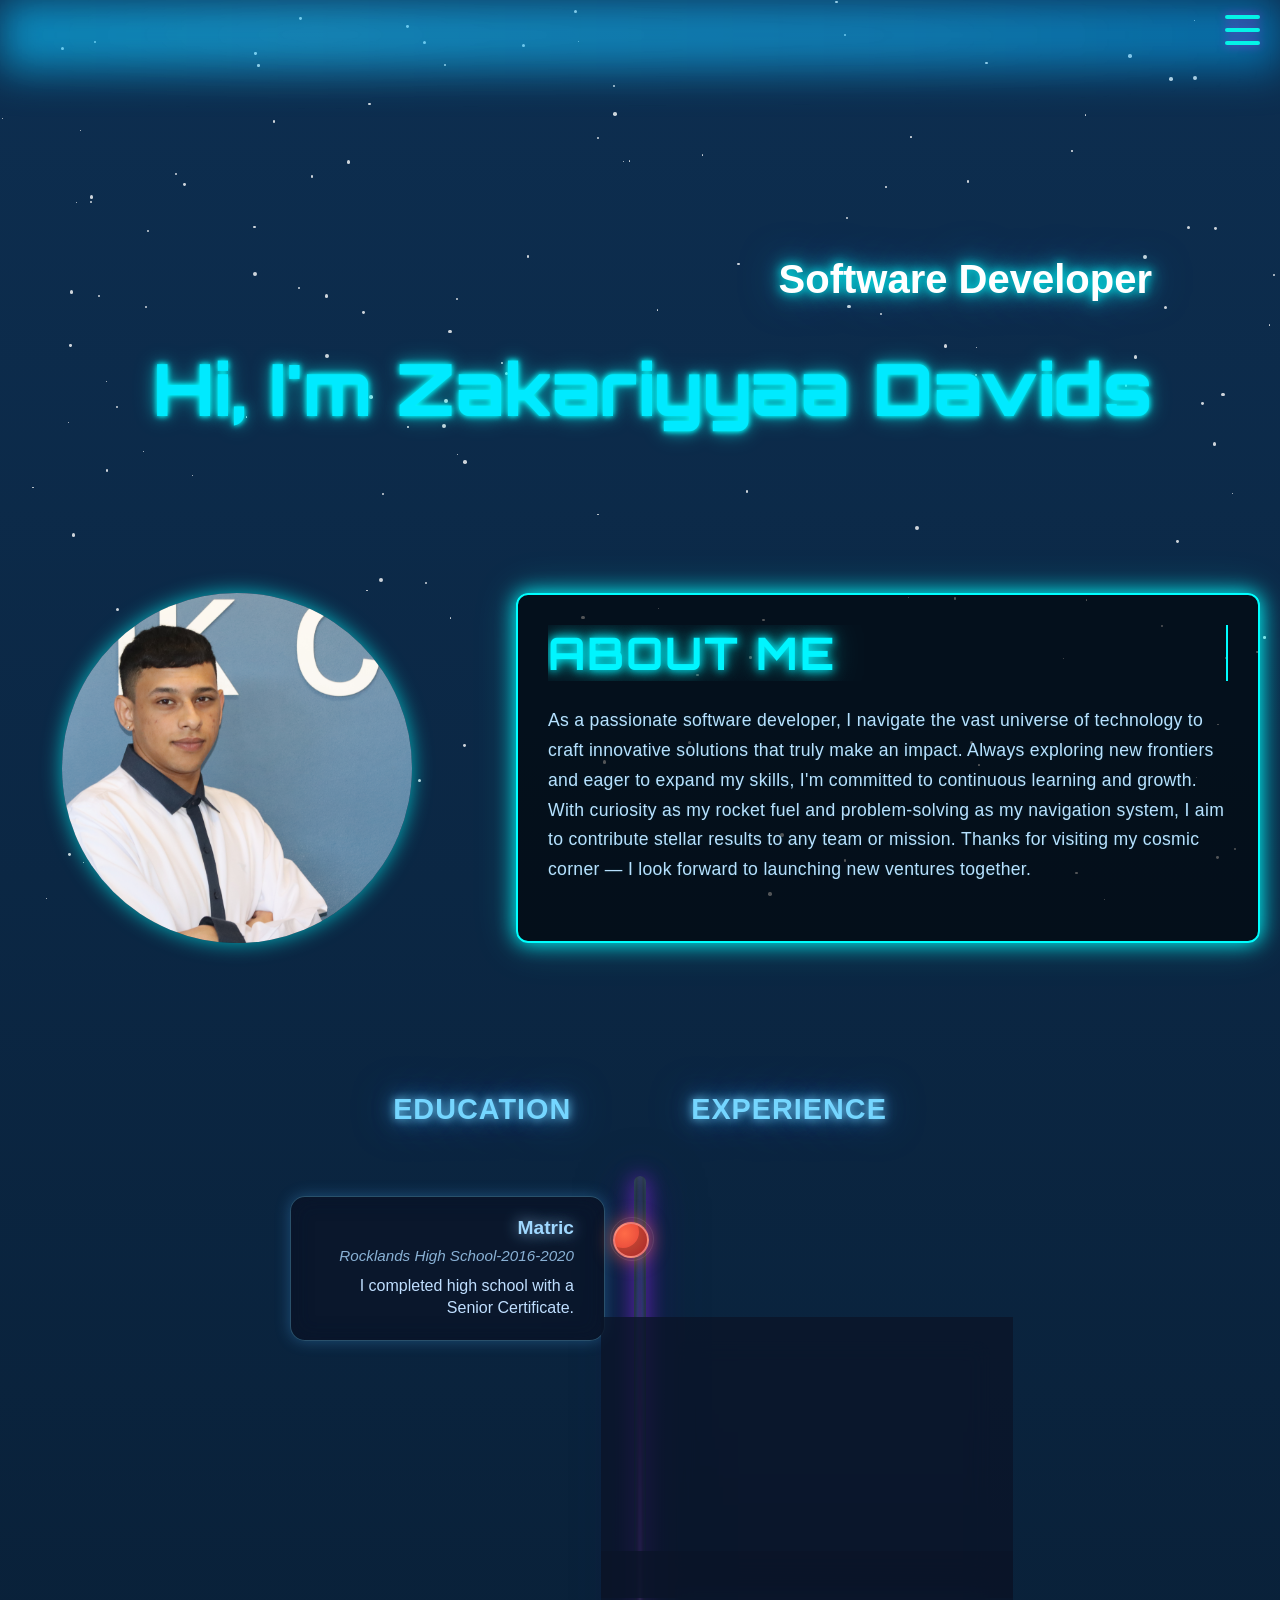
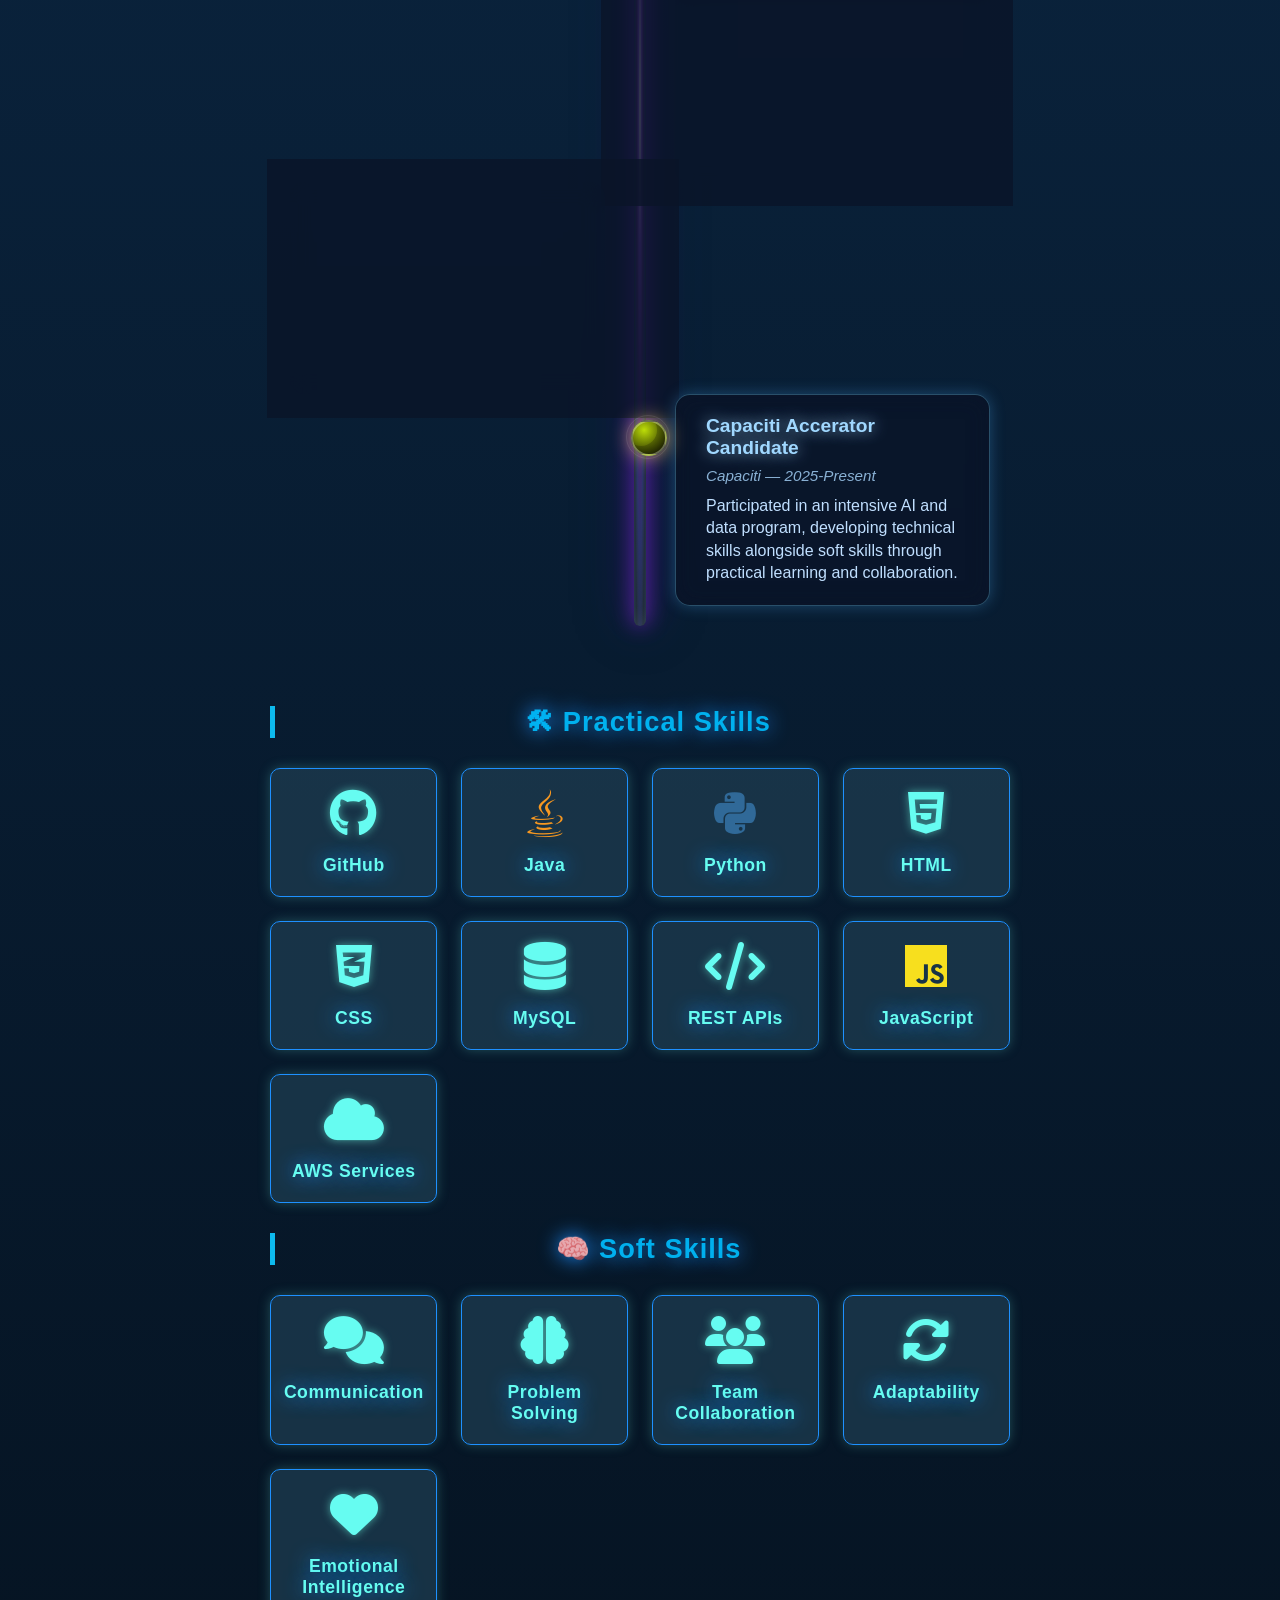
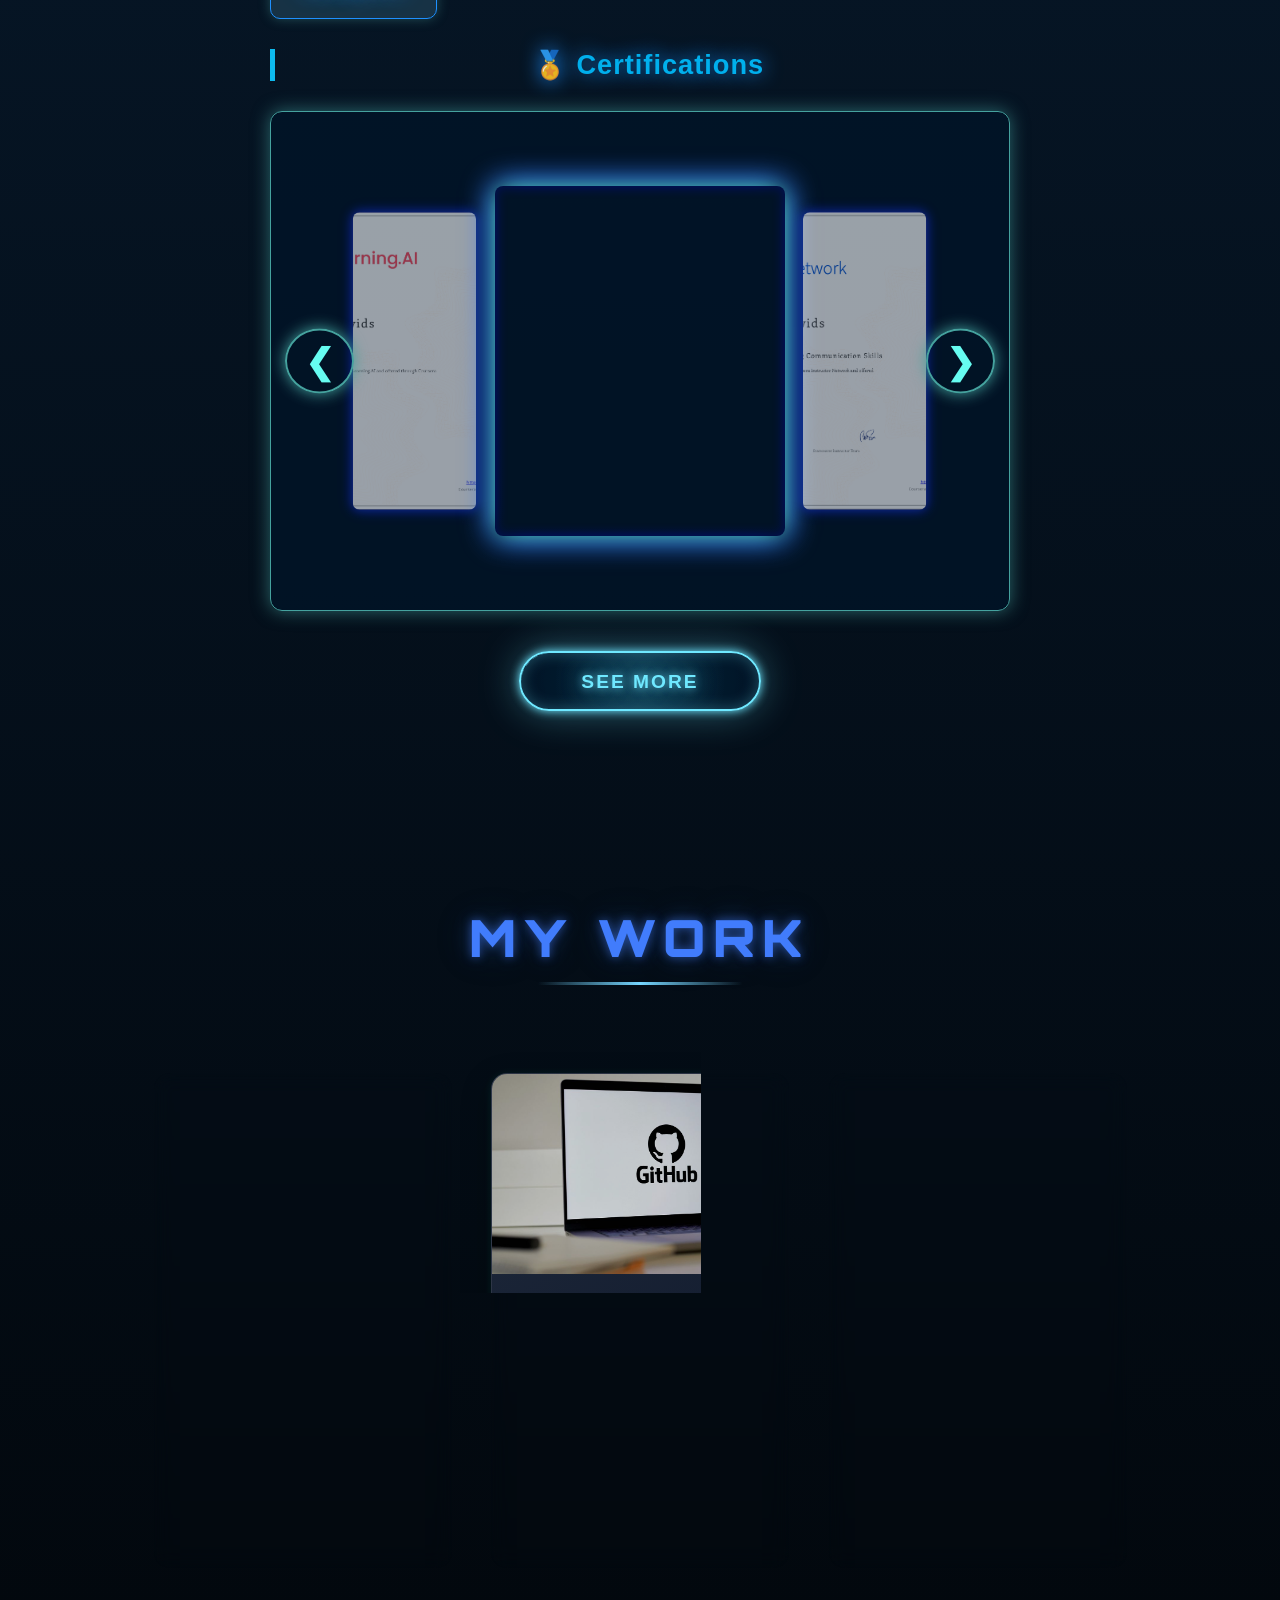
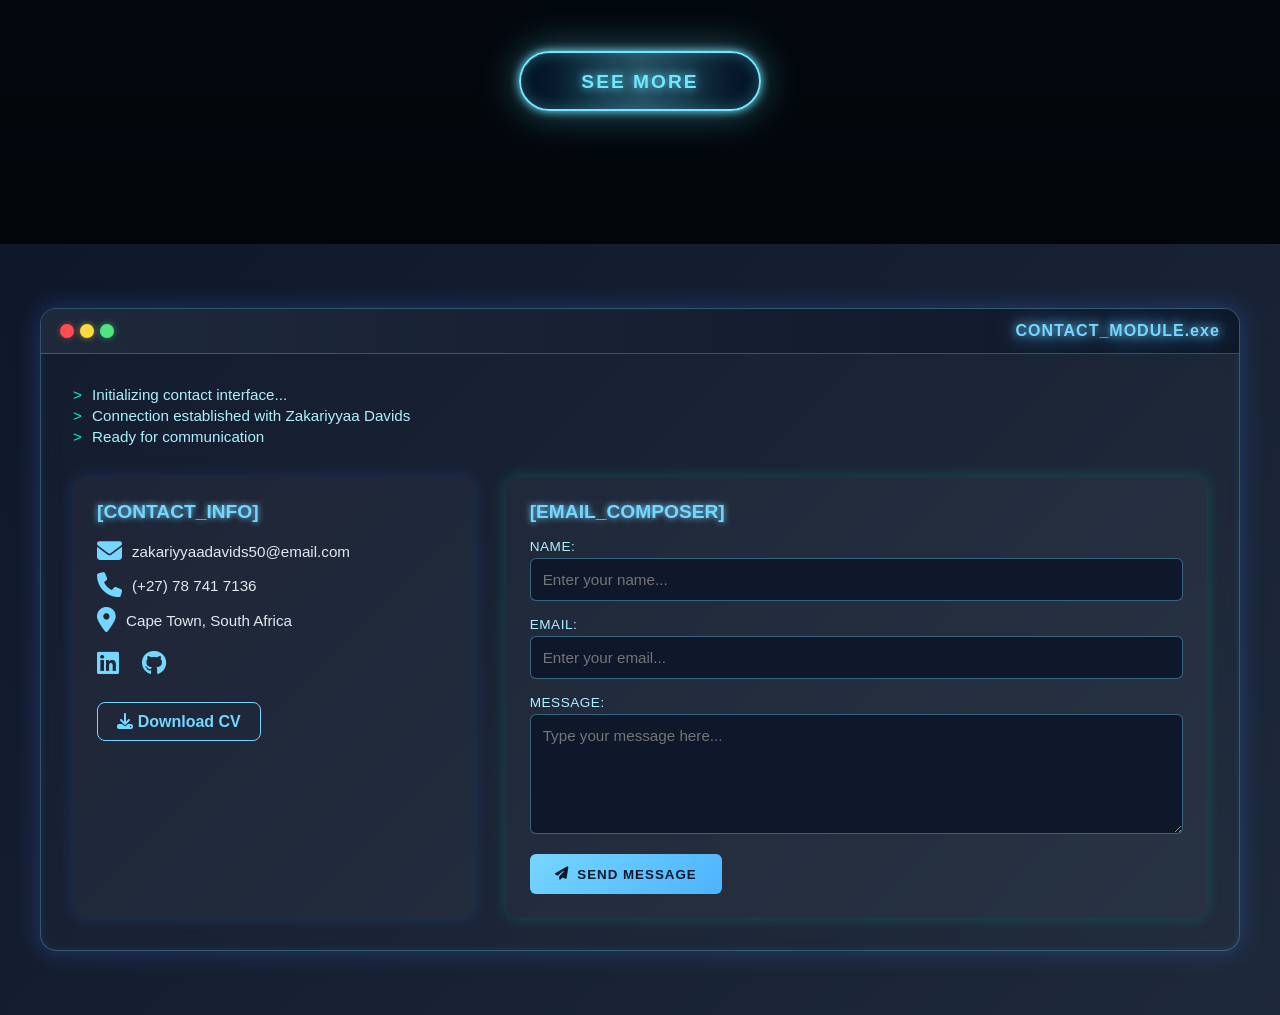
==== commit 26e59143: "Update index.html" ====
--- a/index.html
+++ b/index.html
@@ -206,31 +206,35 @@
                     </div>
                 </div>
 
-                <div class="work-card">
-                    <img src="assets/a-picture-of-a-ai-that-is-using-a-designs-on-a-screen-the-back-ground-be-generatating.jpg" alt="AI UI Generator" loading="lazy">
-                    <div class="content">
-                        <h3>AI-Powered UI Design Generator</h3>
-                        <p>An AI tool that rapidly creates user-friendly interface designs and layouts tailored to your needs.</p>
-                        <div class="button-group">
-                            <a href="https://custom-content-gen.netlify.app/" class="action-link">Try it out</a>
-                            <a href="https://github.com/Zakariyyaa023/Mockup-gen" class="action-link">View GitHub Repo</a>
-                        </div>
-                    </div>
-                </div>
-
                 <div class="hidden-work-list">
-                    <div class="hidden-work">
+                    <div class="work-card">
+                        <img src="assets/a-picture-of-a-ai-that-is-using-a-designs-on-a-screen-the-back-ground-be-generatating.jpg" alt="AI UI Generator" loading="lazy">
+                        <div class="content">
+                            <h3>AI-Powered UI Design Generator</h3>
+                            <p>An AI tool that rapidly creates user-friendly interface designs and layouts tailored to your needs.</p>
+                            <div class="button-group">
+                                <a href="https://custom-content-gen.netlify.app/" class="action-link">Try it out</a>
+                                <a href="https://github.com/Zakariyyaa023/Mockup-gen" class="action-link">View GitHub Repo</a>
+                            </div>
+                        </div>
+                    </div>
+                </div>
+
+
+                <div class="hidden-work-list">
+                    <div class="work-card">
                         <img src="assets/resume-gen.jpg" alt="Resume Generator" loading="lazy">
-                        <div class="layer">
+                        <div class="content">
                             <h3>Resume Generator</h3>
                             <p>An AI-powered app that automatically creates professional resumes based on your input.</p>
                             <div class="button-group">
-                                <a href="https://zakariyyaa023.github.io/Resume-Generator/"class="action-link">Try it out</a>
+                                <a href="https://zakariyyaa023.github.io/Resume-Generator/" class="action-link">Try it out</a>
                                 <a href="https://github.com/Zakariyyaa023/Resume-Generator" class="action-link">View GitHub Repo</a>
                             </div>
                         </div>
                     </div>
                 </div>
+
             </div>
 
             <div class="button-wrapper-work">
--- a/style.css
+++ b/style.css
@@ -2010,3 +2010,639 @@
 input.error::placeholder {
     color: #ffaaaa;
 }
+
+/* ============================================
+   RESPONSIVE BREAKPOINTS & MOBILE-FIRST STYLES
+   ============================================ */
+
+/* Extra small devices (phones, 320px and up) */
+@media (max-width: 480px) {
+    .container {
+        padding: 10px 5%;
+        gap: 20px;
+    }
+
+    /* Navigation */
+    .menu-container {
+        width: 100%;
+        right: -100%;
+    }
+
+    #hamburger {
+        top: 10px;
+        right: 15px;
+        width: 30px;
+        height: 25px;
+    }
+
+    /* Introduction text */
+    .introduction-text {
+        margin-top: 10%;
+        font-size: 18px;
+        text-align: center;
+        padding: 0 10px;
+    }
+
+    .introduction-text h1 {
+        font-size: 36px;
+        margin-top: 20px;
+        text-align: center;
+    }
+
+    .introduction-text p {
+        font-size: 22px;
+        margin-top: 20px;
+        text-align: center;
+    }
+
+    /* About section */
+    .about-col-1 img {
+        width: 250px;
+        height: 250px;
+    }
+
+    .about-col-2 {
+        padding: 20px;
+    }
+
+    .about-col-2 h1 {
+        font-size: 2rem;
+        text-align: center;
+    }
+
+    .about-col-2 p {
+        font-size: 1rem;
+        line-height: 1.6;
+    }
+
+    /* Education and Experience */
+    .education-and-experience {
+        flex-direction: column;
+        gap: 30px;
+        text-align: center;
+    }
+
+    .education-and-experience h1 {
+        font-size: 1.4em;
+    }
+
+    /* Skills section */
+    #Skills {
+        font-size: 2rem;
+        padding: 20px 5%;
+        margin: 20px 10px;
+    }
+
+    .skills-grid {
+        grid-template-columns: repeat(auto-fill, minmax(100px, 1fr));
+        gap: 15px;
+    }
+
+    .skill-card {
+        padding: 15px 8px;
+    }
+
+    .skill-card i {
+        font-size: 2rem;
+    }
+
+    .skill-card p {
+        font-size: 0.9rem;
+    }
+
+    /* Carousel */
+    .carousel {
+        padding: 0 20px;
+        gap: 8px;
+    }
+
+    .half-image {
+        width: 80px;
+        height: 120px;
+    }
+
+    .full-image {
+        width: 180px;
+        height: 140px;
+    }
+
+    .nav {
+        font-size: 1.8rem;
+        padding: 8px 12px;
+    }
+
+    .nav.left {
+        left: 8px;
+    }
+
+    .nav.right {
+        right: 8px;
+    }
+
+    /* Portfolio section */
+    #Portfolio {
+        padding: 2rem 1rem;
+    }
+
+    #Portfolio .sub-title {
+        font-size: 2rem;
+    }
+
+    .work-list {
+        grid-template-columns: 1fr;
+        gap: 1.5rem;
+    }
+
+    .work-card .content {
+        padding: 1rem;
+    }
+
+    .work-card h3 {
+        font-size: 1.2rem;
+    }
+
+    .work-card p {
+        font-size: 0.9rem;
+    }
+
+    .button-group {
+        flex-direction: column;
+        gap: 0.5rem;
+    }
+
+    .button-group .action-link {
+        min-width: auto;
+    }
+
+    /* Contact section */
+    #Contact {
+        padding: 2rem 1rem;
+    }
+
+    .terminal-content {
+        padding: 1rem;
+    }
+
+    .contact-grid {
+        flex-direction: column;
+        gap: 1rem;
+    }
+
+    .contact-info,
+    .terminal-form {
+        padding: 1rem;
+    }
+
+    .info-header,
+    .form-header {
+        font-size: 1rem;
+    }
+
+    .social-link {
+        font-size: 20px;
+        margin-right: 0.8rem;
+    }
+
+    /* Buttons */
+    .ring-btn,
+    .view_more_work {
+        padding: 12px 30px;
+        font-size: 1rem;
+    }
+
+    #formMessage {
+        font-size: 1.5rem;
+    }
+}
+
+/* Small devices (landscape phones, 481px and up) */
+@media (min-width: 481px) and (max-width: 768px) {
+    .container {
+        padding: 10px 8%;
+        gap: 25px;
+    }
+
+    /* Introduction text */
+    .introduction-text {
+        margin-top: 15%;
+        font-size: 24px;
+    }
+
+    .introduction-text h1 {
+        font-size: 48px;
+        margin-top: 30px;
+    }
+
+    .introduction-text p {
+        font-size: 28px;
+        margin-top: 30px;
+    }
+
+    /* About section */
+    .about-col-1 img {
+        width: 300px;
+        height: 300px;
+    }
+
+    .about-col-2 h1 {
+        font-size: 2.2rem;
+    }
+
+    /* Education and Experience */
+    .education-and-experience {
+        gap: 60px;
+    }
+
+    .education-and-experience h1 {
+        font-size: 1.6em;
+    }
+
+    /* Skills */
+    .skills-grid {
+        grid-template-columns: repeat(auto-fill, minmax(120px, 1fr));
+        gap: 18px;
+    }
+
+    /* Carousel */
+    .half-image {
+        width: 120px;
+        height: 160px;
+    }
+
+    .full-image {
+        width: 250px;
+        height: 180px;
+    }
+
+    /* Portfolio */
+    .work-list {
+        grid-template-columns: repeat(auto-fit, minmax(280px, 1fr));
+        gap: 2rem;
+    }
+}
+
+/* Medium devices (tablets, 769px and up) */
+@media (min-width: 769px) and (max-width: 1024px) {
+    .container {
+        padding: 10px 8%;
+    }
+
+    /* Introduction text adjustments */
+    .introduction-text h1 {
+        font-size: 56px;
+    }
+
+    .introduction-text p {
+        font-size: 32px;
+    }
+
+    /* About section */
+    .row {
+        gap: 30px;
+    }
+
+    .about-col-1 {
+        flex-basis: 40%;
+    }
+
+    .about-col-2 {
+        flex-basis: 55%;
+    }
+
+    /* Skills */
+    .skills-grid {
+        grid-template-columns: repeat(auto-fill, minmax(130px, 1fr));
+        gap: 20px;
+    }
+
+    /* Portfolio */
+    .work-list {
+        grid-template-columns: repeat(auto-fit, minmax(300px, 1fr));
+    }
+
+    /* Contact */
+    .contact-grid {
+        gap: 1.5rem;
+    }
+}
+
+/* Large devices (desktops, 1025px and up) */
+@media (min-width: 1025px) and (max-width: 1440px) {
+    .container {
+        padding: 10px 10%;
+    }
+
+    /* Skills grid optimization */
+    .skills-grid {
+        grid-template-columns: repeat(auto-fill, minmax(140px, 1fr));
+        gap: 24px;
+    }
+
+    /* Portfolio grid */
+    .work-list {
+        grid-template-columns: repeat(auto-fit, minmax(320px, 1fr));
+        gap: 2.5rem;
+    }
+
+    /* Carousel optimization */
+    .half-image {
+        width: 200px;
+        height: 350px;
+    }
+
+    .full-image {
+        width: 400px;
+        height: 350px;
+    }
+}
+
+/* Extra large devices (large desktops, 1441px and up) */
+@media (min-width: 1441px) {
+    .container {
+        max-width: 1600px;
+        margin: 0 auto;
+        padding: 10px 5%;
+    }
+
+    /* Introduction text for large screens */
+    .introduction-text h1 {
+        font-size: 84px;
+    }
+
+    .introduction-text p {
+        font-size: 44px;
+    }
+
+    /* About section for large screens */
+    .about-col-1 img {
+        width: 400px;
+        height: 400px;
+    }
+
+    .about-col-2 h1 {
+        font-size: 3.2rem;
+    }
+
+    .about-col-2 p {
+        font-size: 1.2rem;
+        max-width: 1000px;
+    }
+
+    /* Skills for large screens */
+    .skills-grid {
+        grid-template-columns: repeat(auto-fill, minmax(160px, 1fr));
+        gap: 30px;
+    }
+
+    .skill-card i {
+        font-size: 3.5rem;
+    }
+
+    .skill-card p {
+        font-size: 1.2rem;
+    }
+
+    /* Portfolio for large screens */
+    .work-list {
+        grid-template-columns: repeat(auto-fit, minmax(350px, 1fr));
+        gap: 3rem;
+    }
+
+    /* Contact for large screens */
+    .terminal-container {
+        max-width: 1400px;
+    }
+}
+
+/* ============================================
+   LANDSCAPE ORIENTATION FIXES
+   ============================================ */
+
+@media (max-height: 500px) and (orientation: landscape) {
+    .introduction-text {
+        margin-top: 5%;
+    }
+
+    .introduction-text h1 {
+        font-size: 32px;
+        margin-top: 15px;
+    }
+
+    .introduction-text p {
+        font-size: 20px;
+        margin-top: 15px;
+    }
+
+    .container {
+        gap: 15px;
+    }
+
+    #Skills {
+        font-size: 1.8rem;
+        padding: 20px 5%;
+        margin: 15px 20px;
+    }
+}
+
+/* ============================================
+   TOUCH DEVICE OPTIMIZATIONS
+   ============================================ */
+
+@media (hover: none) and (pointer: coarse) {
+    /* Remove hover effects on touch devices */
+    .skill-card:hover {
+        transform: none;
+        box-shadow: 0 0 12px #45a29e66;
+    }
+
+    .work-card:hover {
+        transform: none;
+        box-shadow: 0 10px 30px rgba(0, 0, 0, 0.3);
+    }
+
+    /* Increase touch targets */
+    .nav {
+        padding: 12px 20px;
+        font-size: 2rem;
+    }
+
+    #hamburger {
+        width: 40px;
+        height: 35px;
+    }
+
+    #hamburger span {
+        height: 5px;
+    }
+
+    /* Larger social media icons for touch */
+    .social-link {
+        font-size: 28px;
+        margin-right: 1.2rem;
+    }
+
+    /* Better touch targets for buttons */
+    .ring-btn,
+    .view_more_work,
+    .try-it-link,
+    .action-link {
+        min-height: 48px;
+        padding: 14px 20px;
+    }
+}
+
+/* ============================================
+   HIGH DPI / RETINA DISPLAY OPTIMIZATIONS
+   ============================================ */
+
+@media (-webkit-min-device-pixel-ratio: 2), (min-resolution: 192dpi) {
+    /* Optimize text rendering for high DPI displays */
+    body {
+        -webkit-font-smoothing: antialiased;
+        -moz-osx-font-smoothing: grayscale;
+    }
+
+    /* Sharper borders and shadows */
+    .skill-card,
+    .work-card,
+    .terminal-container {
+        border-width: 0.5px;
+    }
+}
+
+/* ============================================
+   PRINT STYLES
+   ============================================ */
+
+@media print {
+    /* Hide interactive elements */
+    #hamburger,
+    .menu-container,
+    .menu-overlay,
+    .nav,
+    #rocket,
+    #starfield,
+    .aurora,
+    .mist,
+    .fog {
+        display: none !important;
+    }
+
+    /* Optimize colors for print */
+    body {
+        background: white !important;
+        color: black !important;
+    }
+
+    .container {
+        padding: 0;
+    }
+
+    /* Ensure readability */
+    .about-col-2,
+    .skill-card,
+    .work-card,
+    .terminal-container {
+        background: white !important;
+        border: 1px solid #ccc !important;
+        box-shadow: none !important;
+        color: black !important;
+    }
+}
+
+/* ============================================
+   ACCESSIBILITY IMPROVEMENTS
+   ============================================ */
+
+/* Focus states for keyboard navigation */
+@media (prefers-reduced-motion: no-preference) {
+    *:focus {
+        outline: 2px solid #75d6ff;
+        outline-offset: 2px;
+    }
+}
+
+/* Reduced motion preferences */
+@media (prefers-reduced-motion: reduce) {
+    *,
+    *::before,
+    *::after {
+        animation-duration: 0.01ms !important;
+        animation-iteration-count: 1 !important;
+        transition-duration: 0.01ms !important;
+    }
+}
+
+/* High contrast mode support */
+@media (prefers-contrast: high) {
+    .skill-card,
+    .work-card,
+    .terminal-container {
+        border-width: 2px;
+        border-color: currentColor;
+    }
+
+    .introduction-text h1,
+    .about-col-2 h1,
+    #Skills,
+    #Portfolio .sub-title {
+        text-shadow: none;
+        font-weight: 900;
+    }
+}
+
+/* ============================================
+   COMMON UTILITY CLASSES FOR RESPONSIVE DESIGN
+   ============================================ */
+
+.hidden-mobile {
+    display: block;
+}
+
+.hidden-desktop {
+    display: none;
+}
+
+@media (max-width: 768px) {
+    .hidden-mobile {
+        display: none;
+    }
+
+    .hidden-desktop {
+        display: block;
+    }
+}
+
+/* Responsive text utilities */
+.text-responsive {
+    font-size: clamp(1rem, 2.5vw, 1.5rem);
+}
+
+.heading-responsive {
+    font-size: clamp(1.5rem, 4vw, 3rem);
+}
+
+/* Responsive spacing utilities */
+.spacing-responsive {
+    padding: clamp(1rem, 3vw, 2rem);
+    margin: clamp(0.5rem, 2vw, 1.5rem) 0;
+}
+
+/* Container query support (for modern browsers) */
+@supports (container-type: inline-size) {
+    .container {
+        container-type: inline-size;
+    }
+
+    @container (max-width: 600px) {
+        .work-list {
+            grid-template-columns: 1fr;
+        }
+    }
+
+    @container (min-width: 900px) {
+        .work-list {
+            grid-template-columns: repeat(3, 1fr);
+        }
+    }
+}
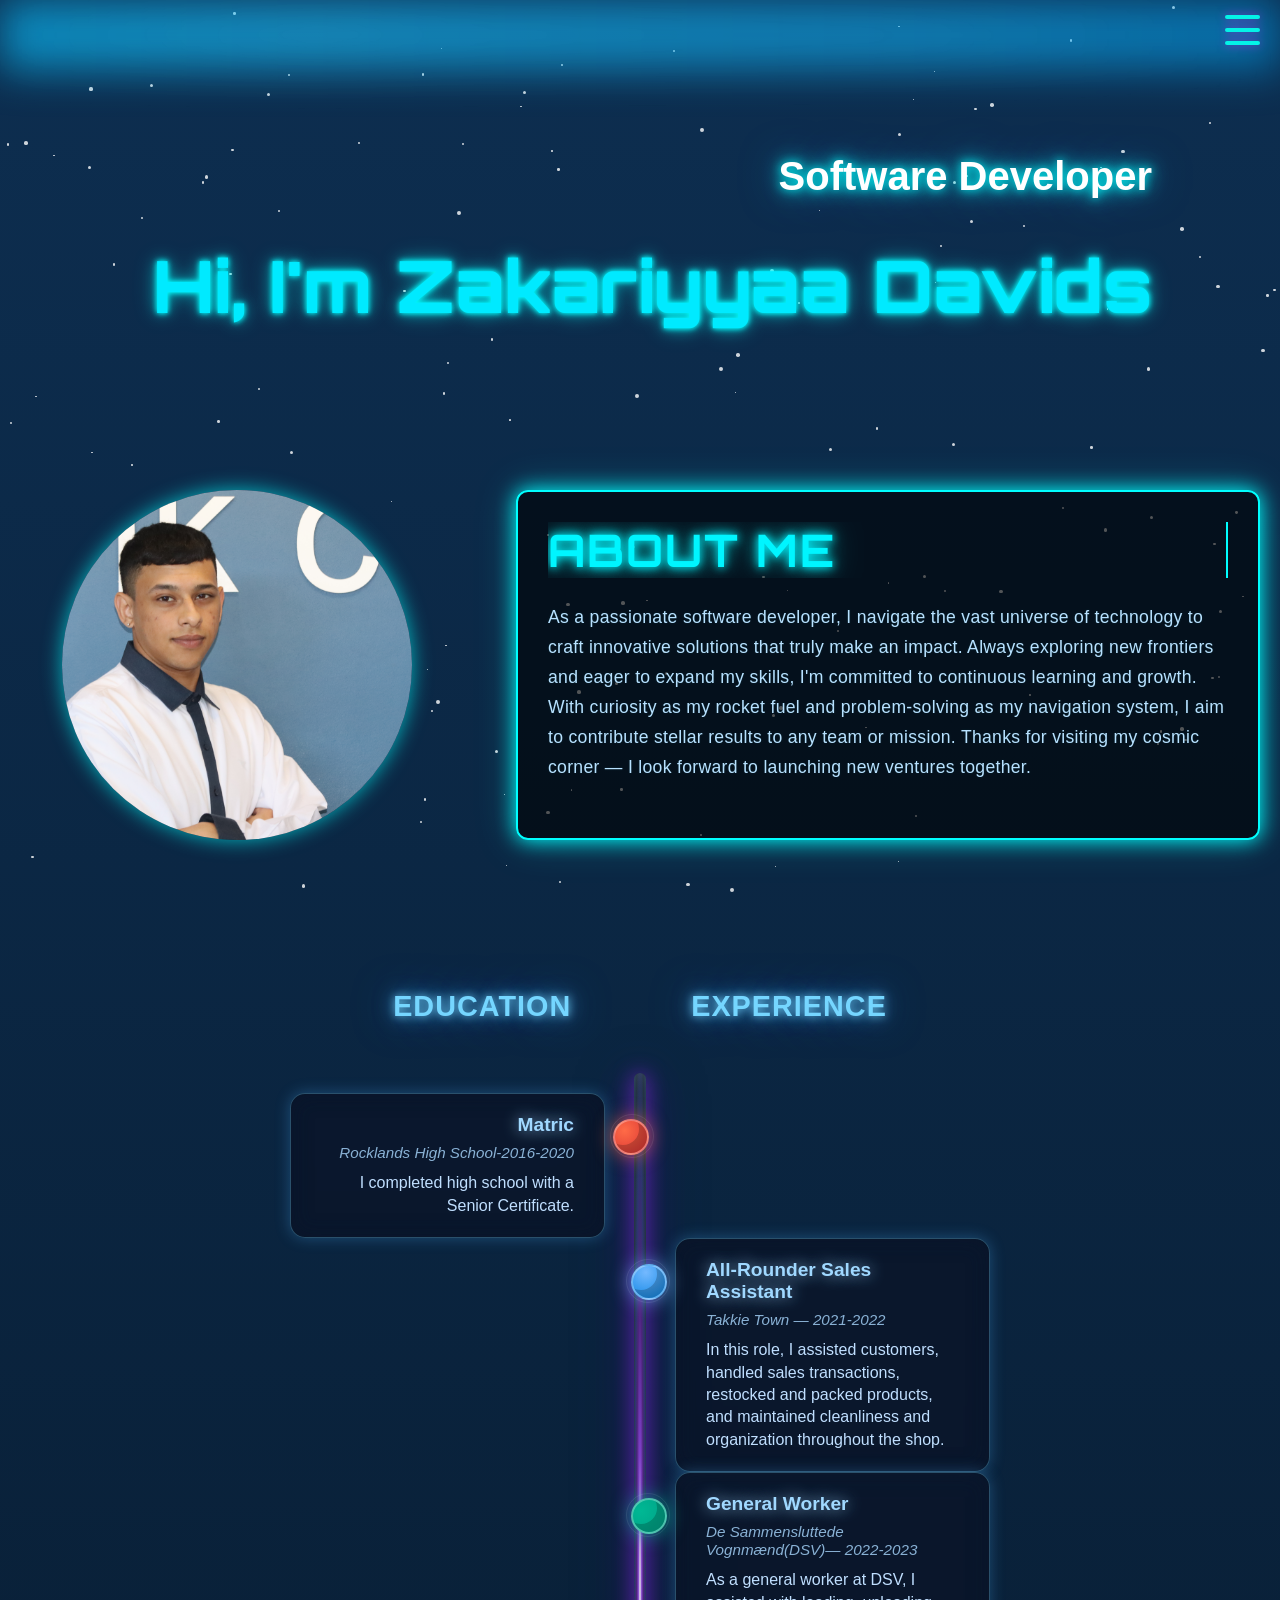
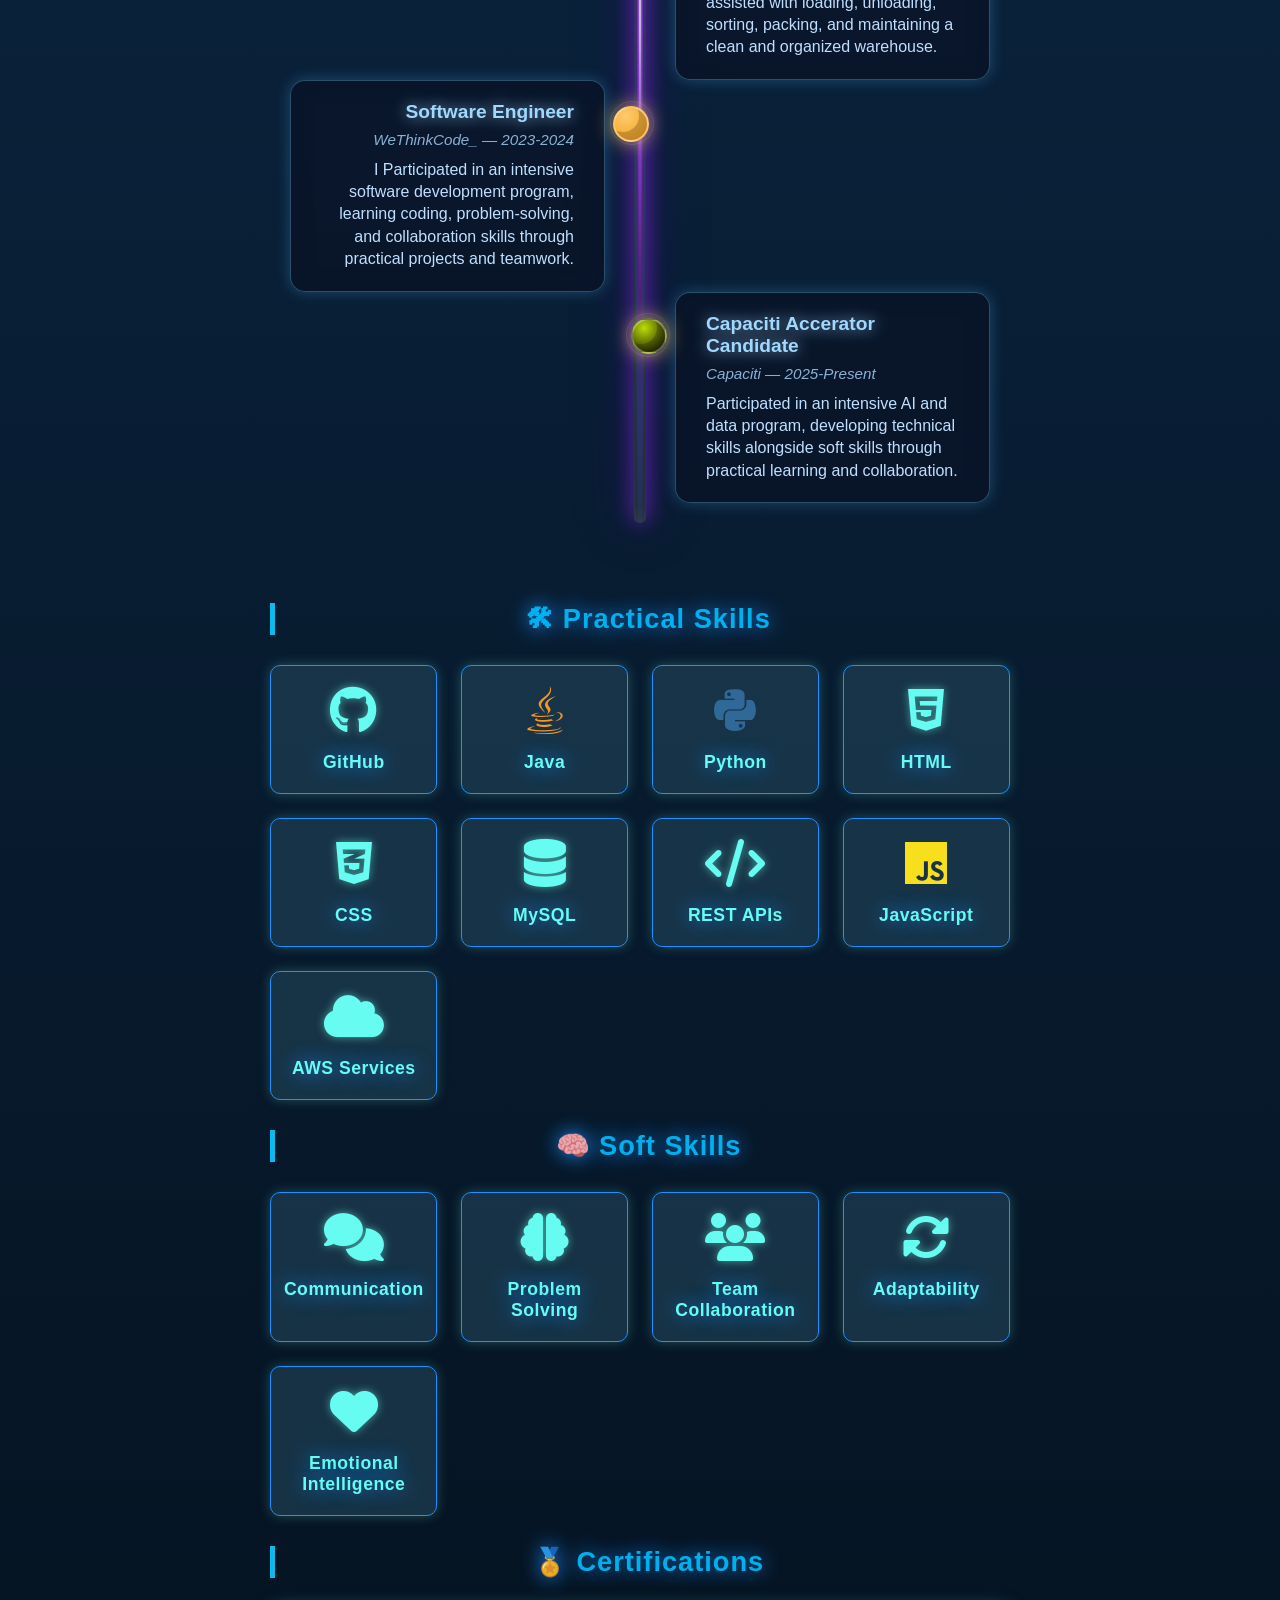
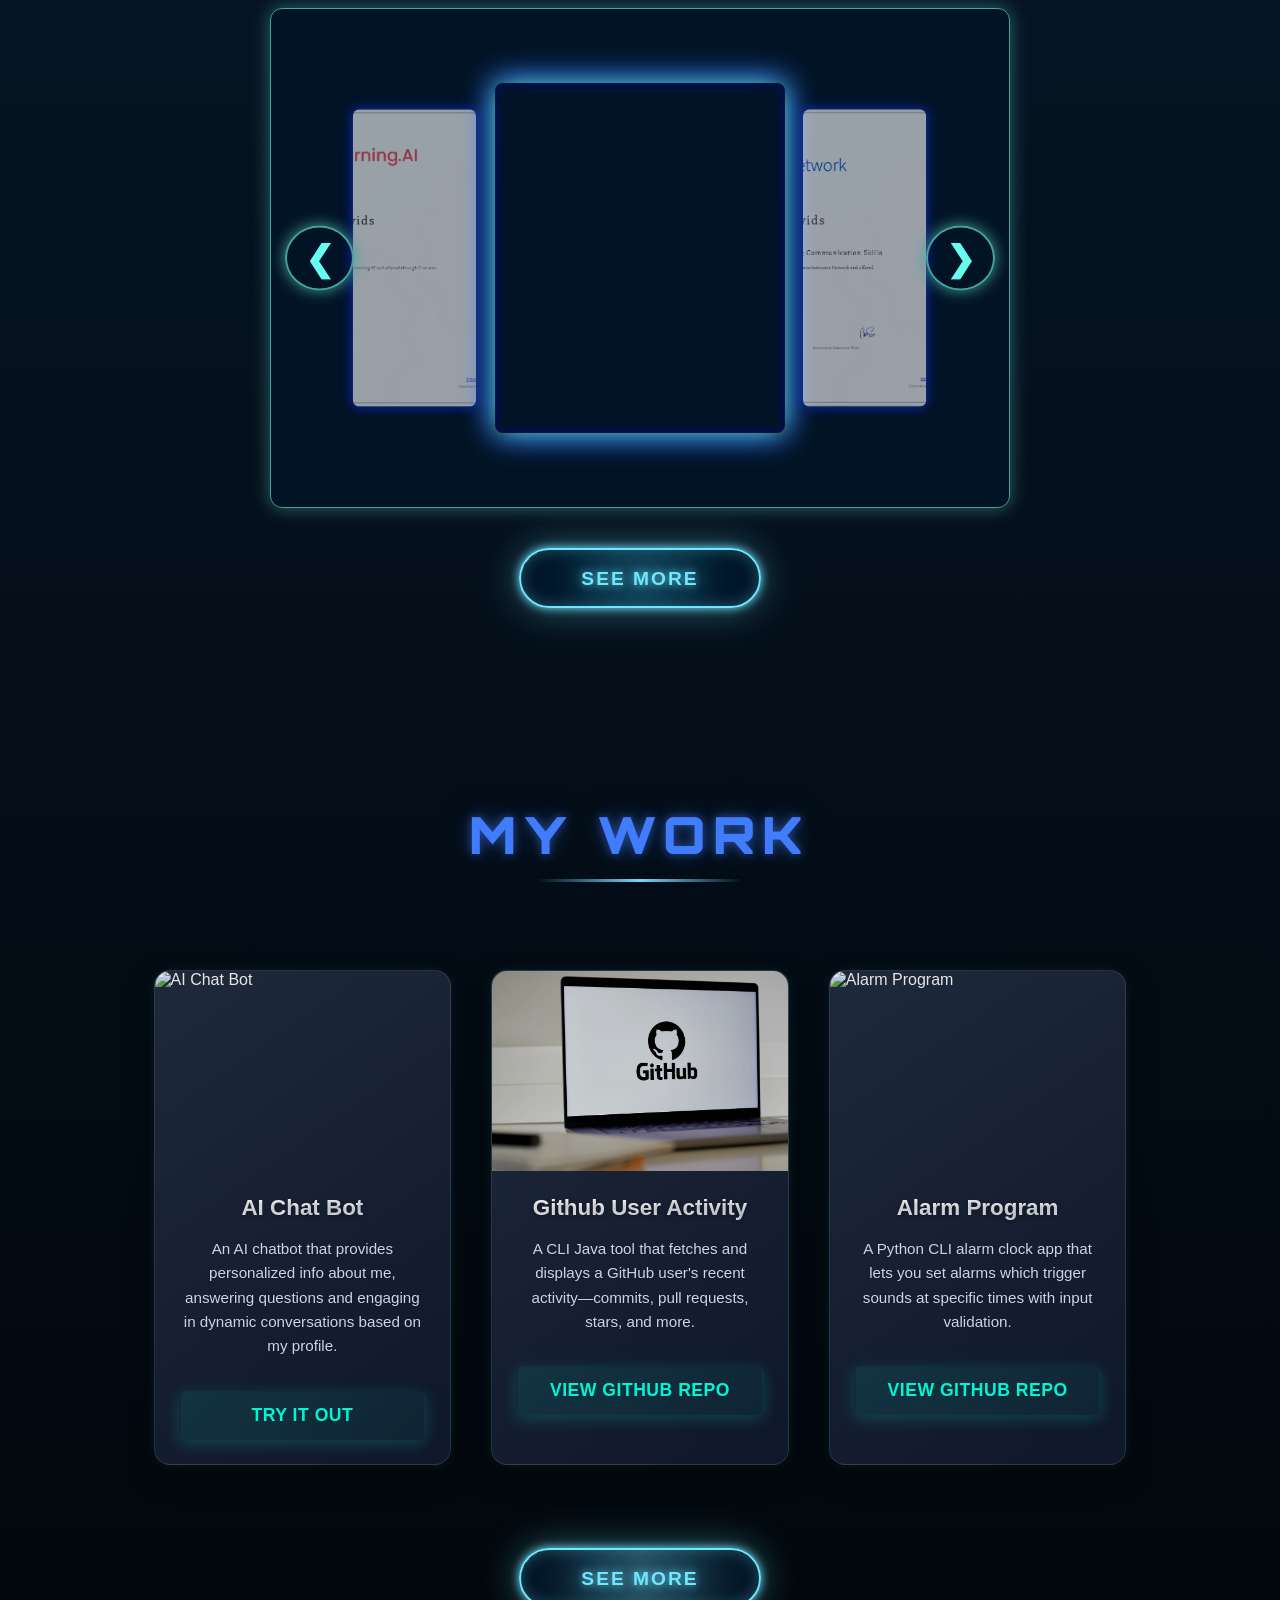
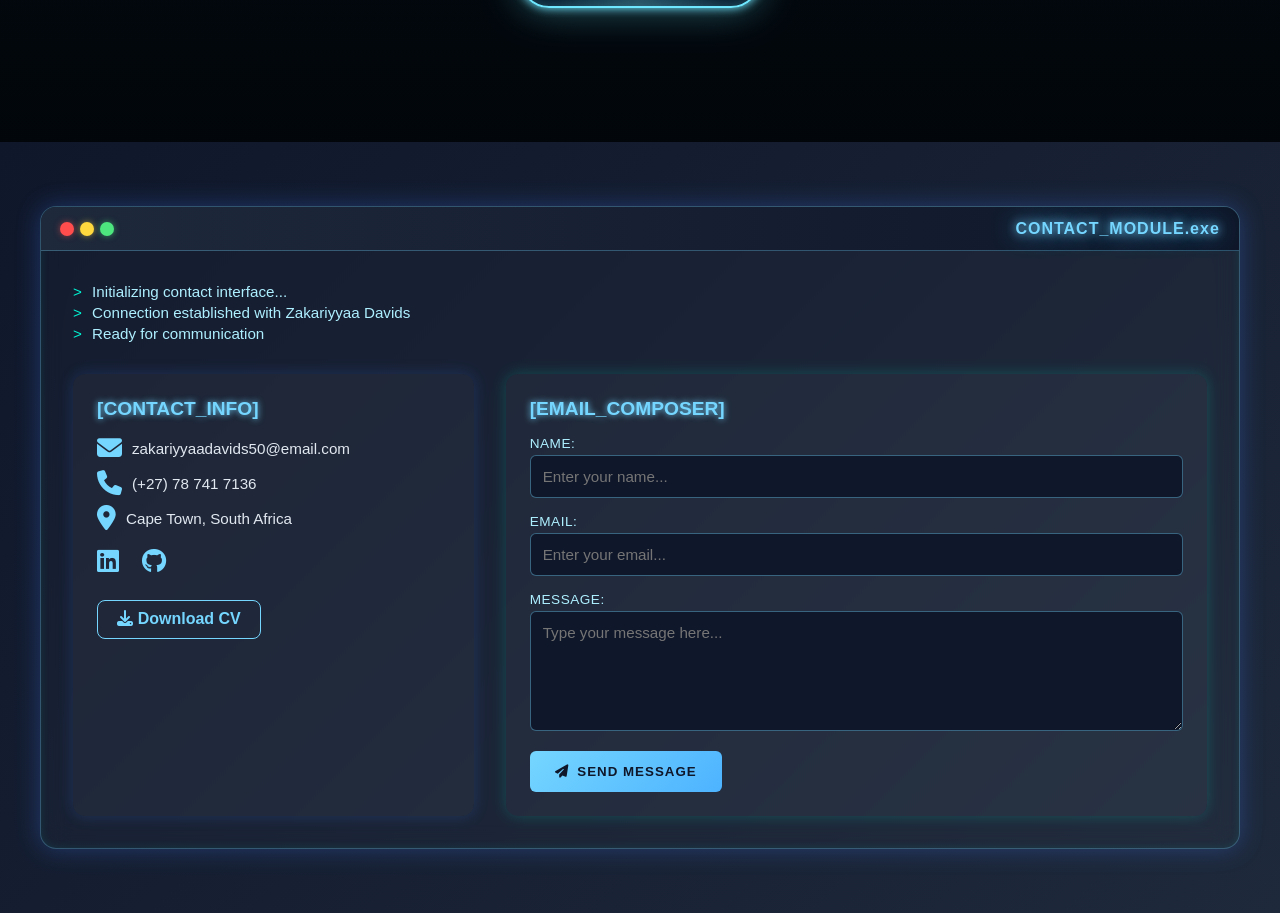
==== commit db61c476: "Update index.html" ====
--- a/index.html
+++ b/index.html
@@ -1,6 +1,7 @@
 <!DOCTYPE html>
 <html lang="en">
 <head>
+    <meta name="google-site-verification" content="ZlMU67Tm_9u9dPPXiY7pgbqBB9iIqlxRUOqXP4RsvbU" />
     <meta charset="UTF-8">
     <meta http-equiv="X-UA-Compatible" content="IE=edge">
     <meta name="viewport" content="width=device-width,initial-scale=1.0">
@@ -348,3 +349,4 @@
     <script src="Scripts.js"></script>
 </body>
 </html>
+
--- a/style.css
+++ b/style.css
@@ -7,7 +7,7 @@
 
 html {
     scroll-behavior: smooth;
-
+    scroll-padding-top: 80px;
 }
 
 body {
@@ -319,7 +319,7 @@
 
 /* ------------------introduction-text--------------------------- */
 .introduction-text {
-    margin-top: 20%;
+    margin-top: 10%;
     font-size: 30px;
     text-align: right;
 
@@ -1374,37 +1374,9 @@
     transition: max-height 1.2s cubic-bezier(0.4, 0, 0.2, 1),
         opacity 0.6s ease 0.3s;
     opacity: 1;
-}
-
-.hidden-work {
-    border-radius: 16px;
-    position: relative;
-    overflow: hidden;
-    box-shadow: 0 10px 30px rgba(0, 0, 0, 0.3);
-    transition: all 0.4s cubic-bezier(0.4, 0, 0.2, 1);
-}
-
-.hidden-work img {
-    width: 100%;
-    border-radius: 16px;
-    display: block;
-    transition: transform 0.6s cubic-bezier(0.4, 0, 0.2, 1);
-    filter: brightness(0.9);
-}
-
-.hidden-work:hover img {
-    transform: scale(1.1);
-    filter: brightness(1.1);
-}
-
-.hidden-work:hover .layer {
-    height: 100%;
-}
-
-.hidden-work:hover {
-    transform: translateY(-5px);
-    box-shadow: 0 20px 40px rgba(0, 0, 0, 0.4);
-}
+    display: flex;
+}
+
 
 /* Responsive improvements */
 @media (max-width: 768px) {
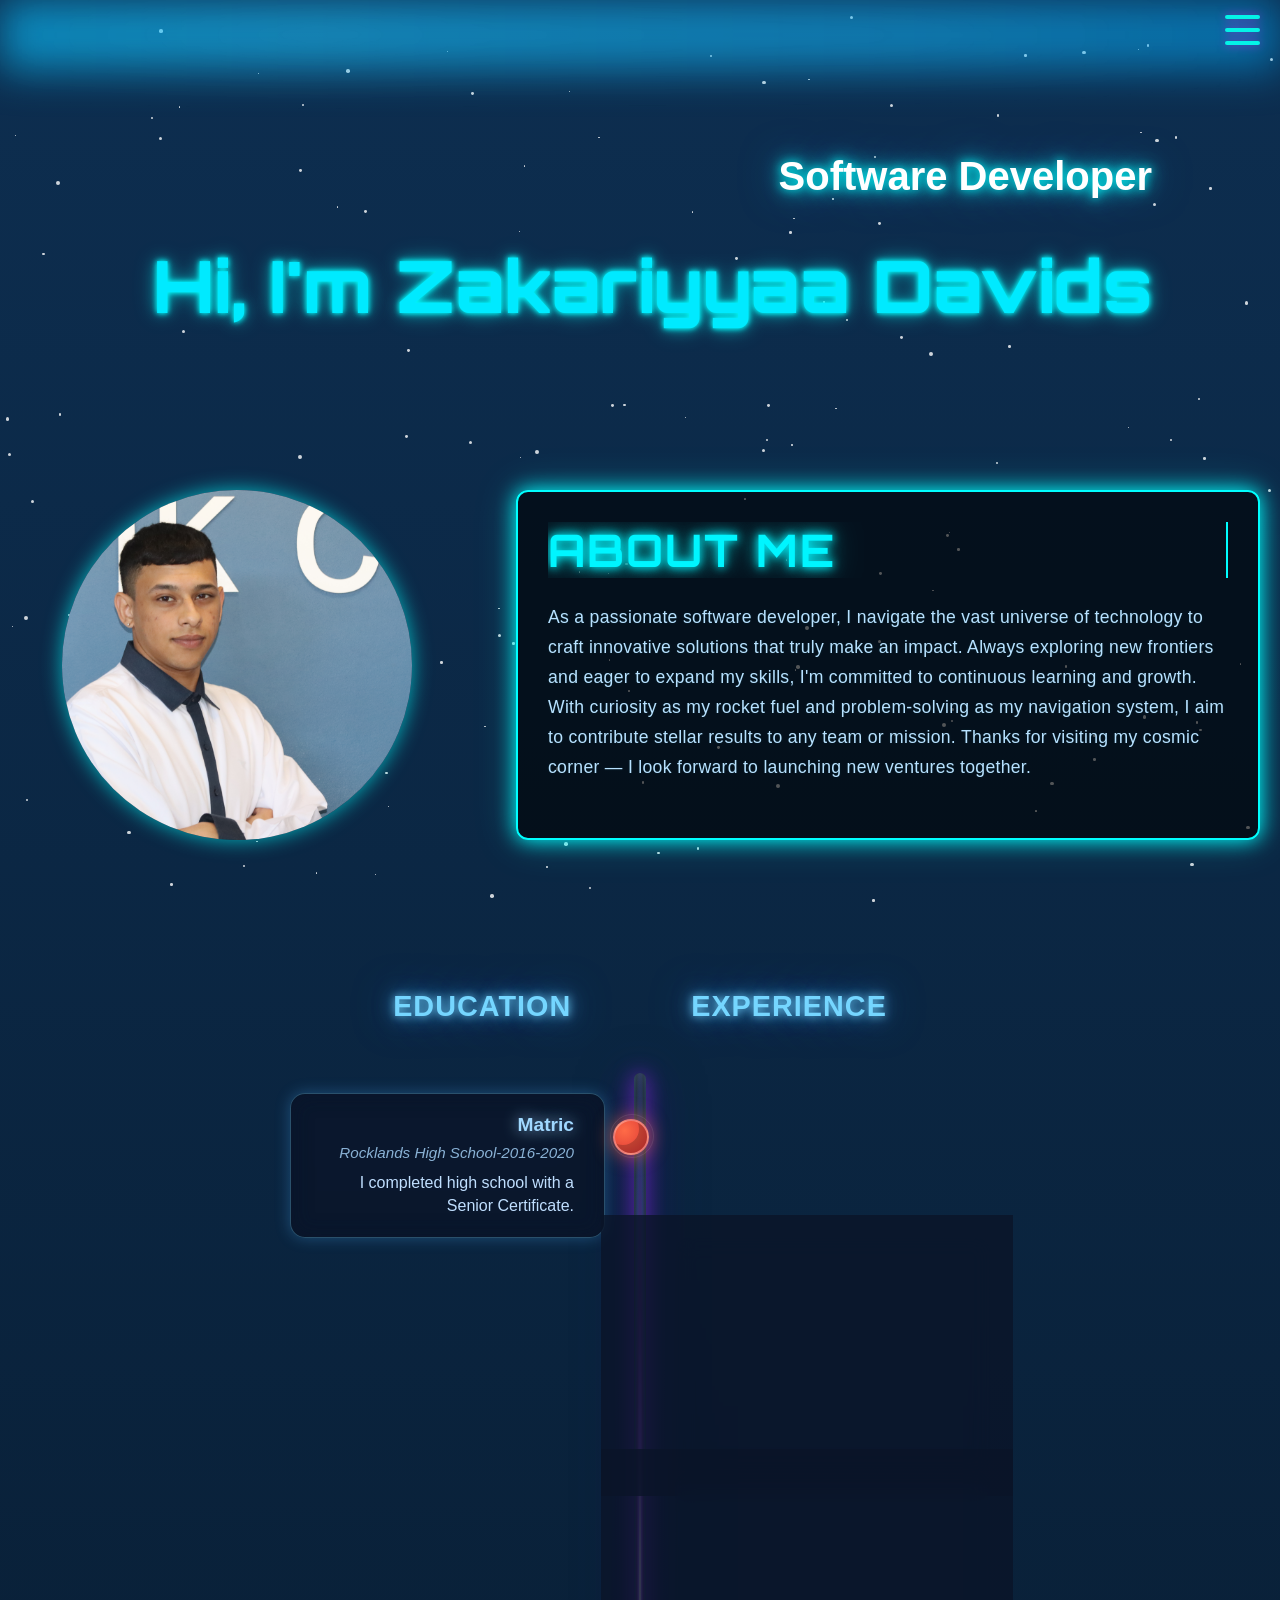
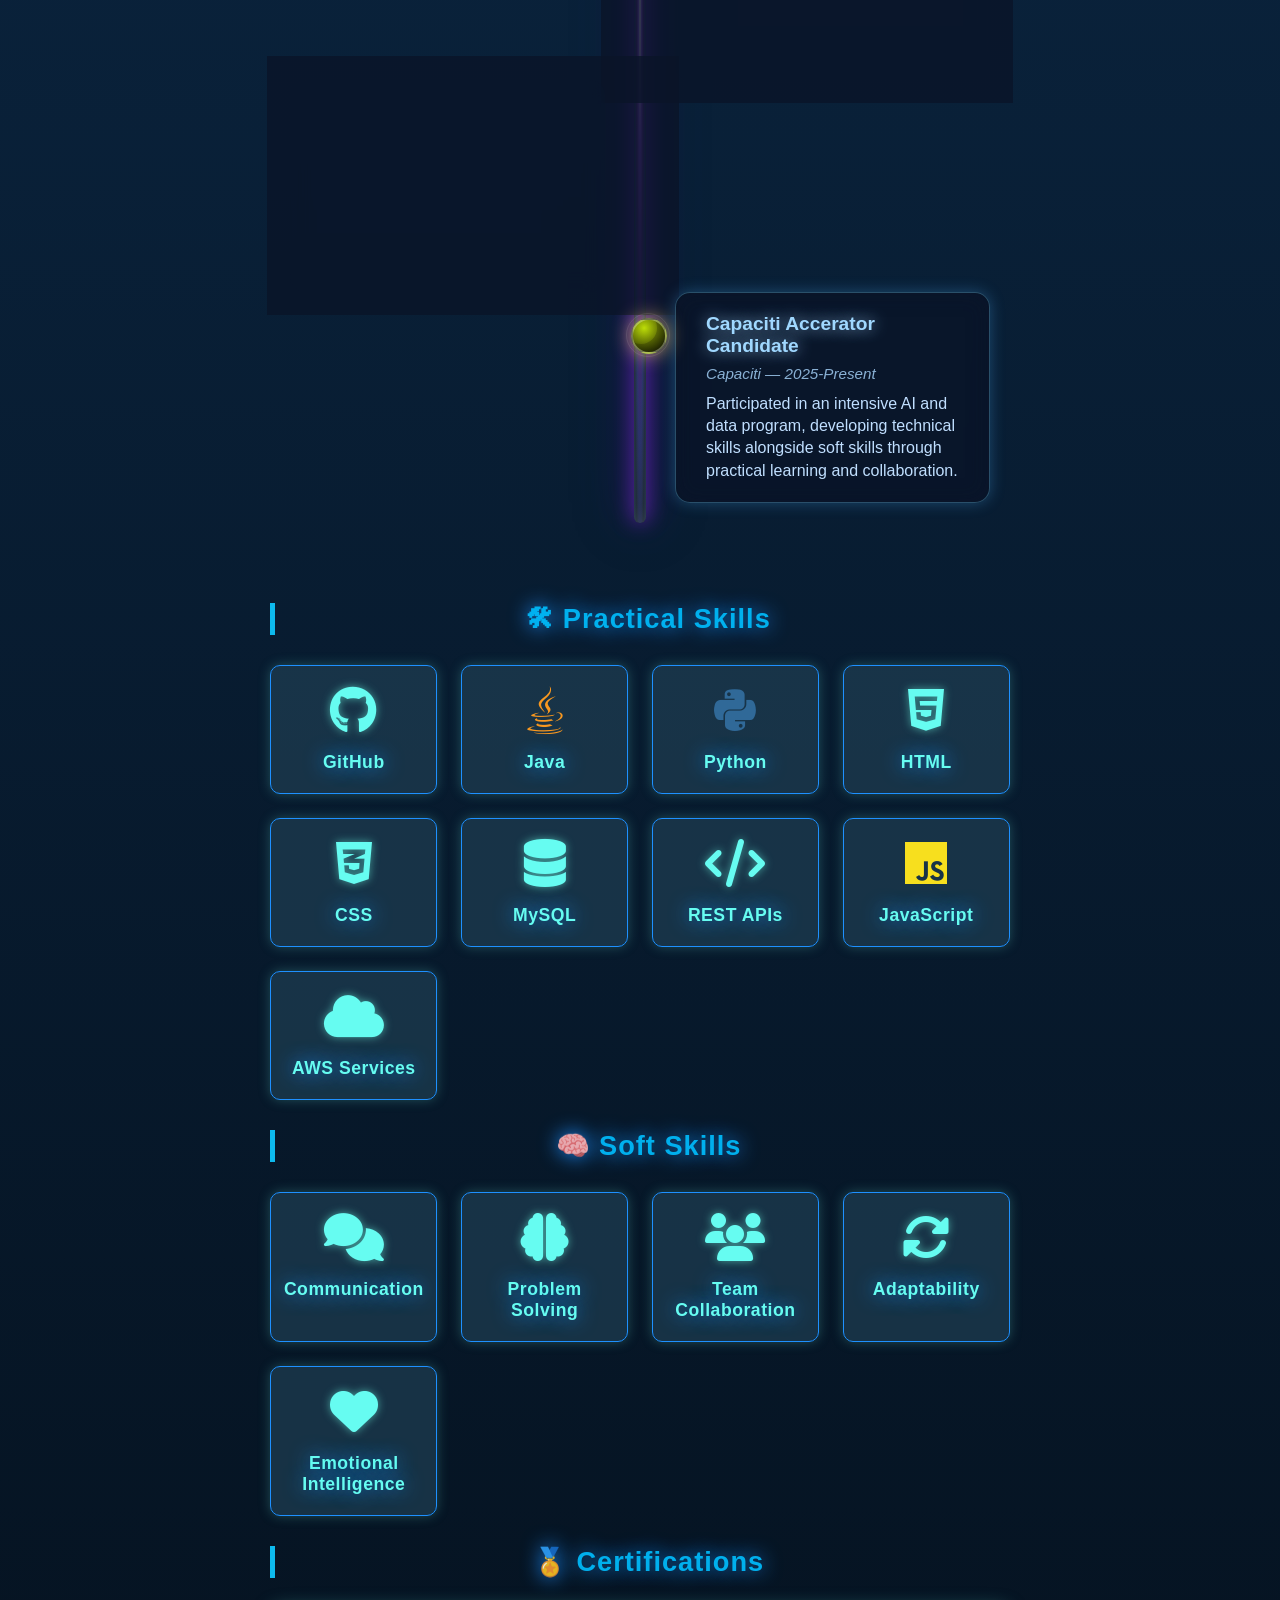
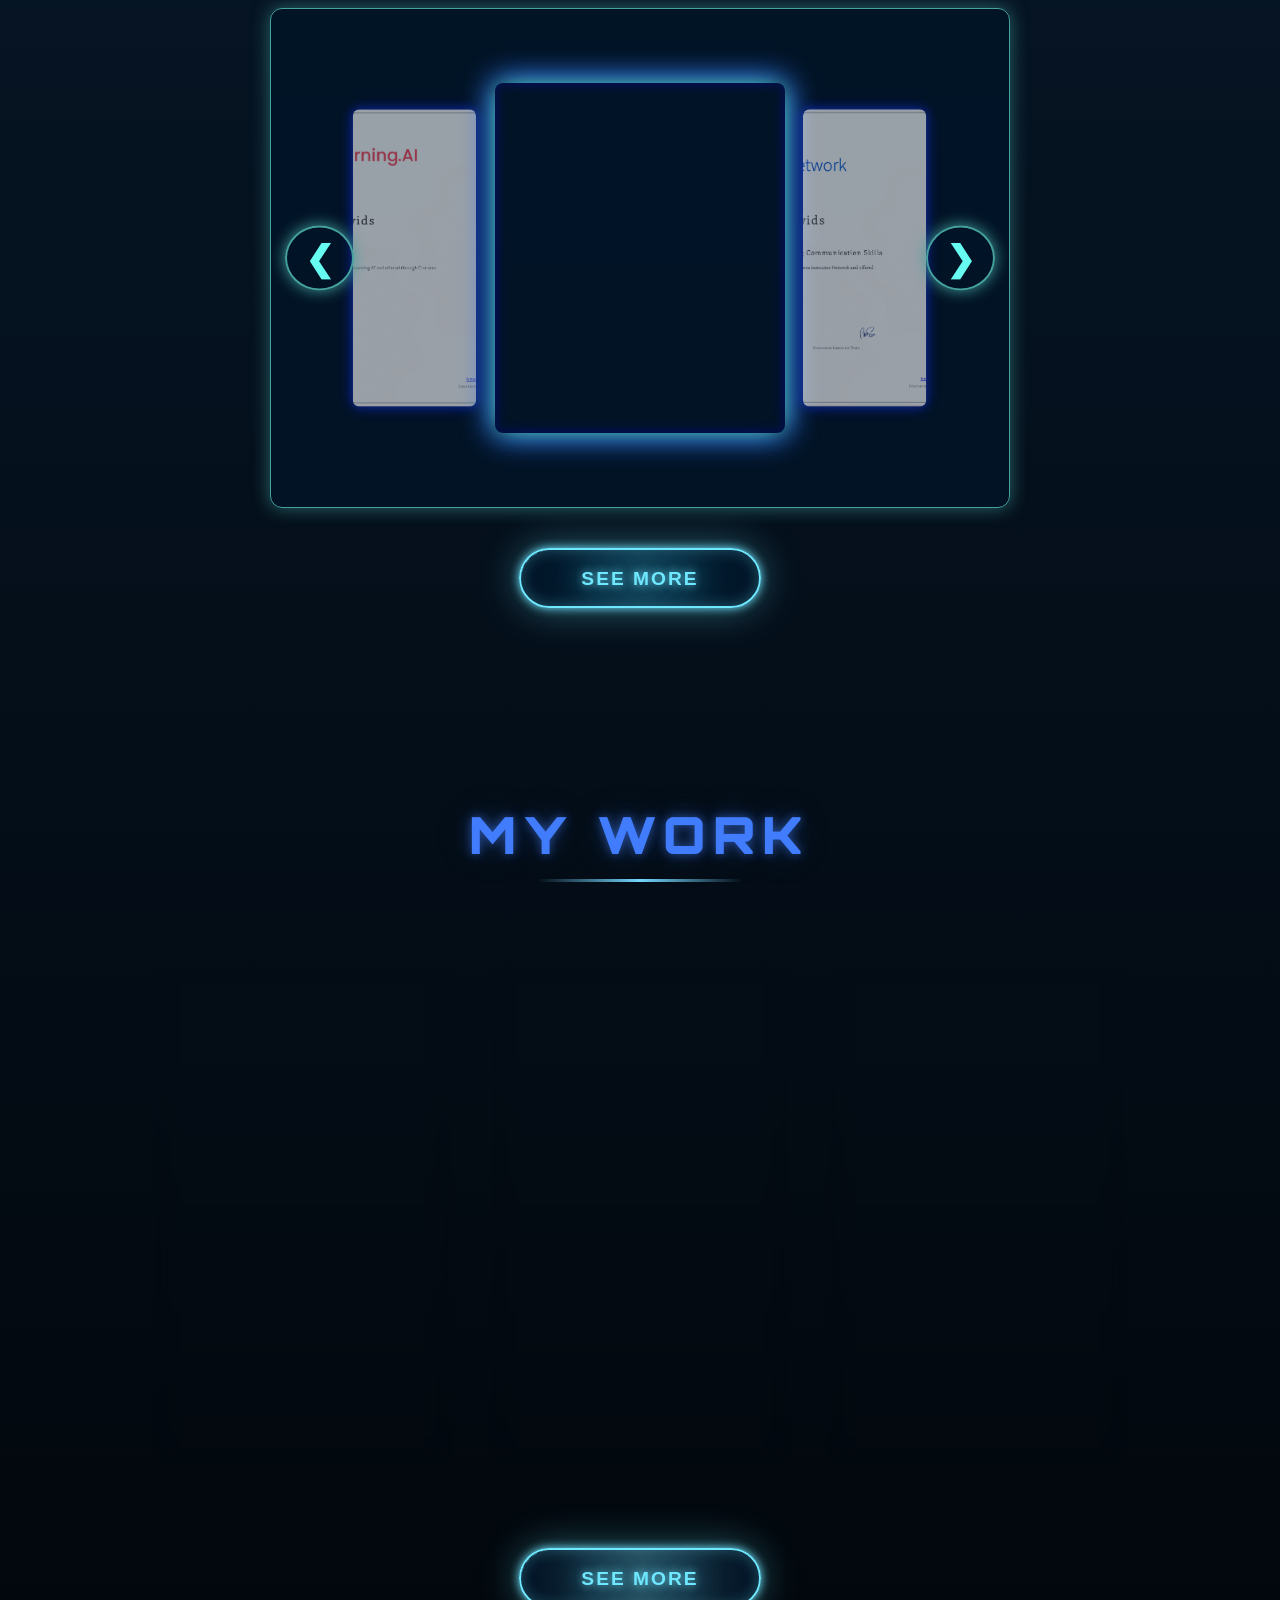
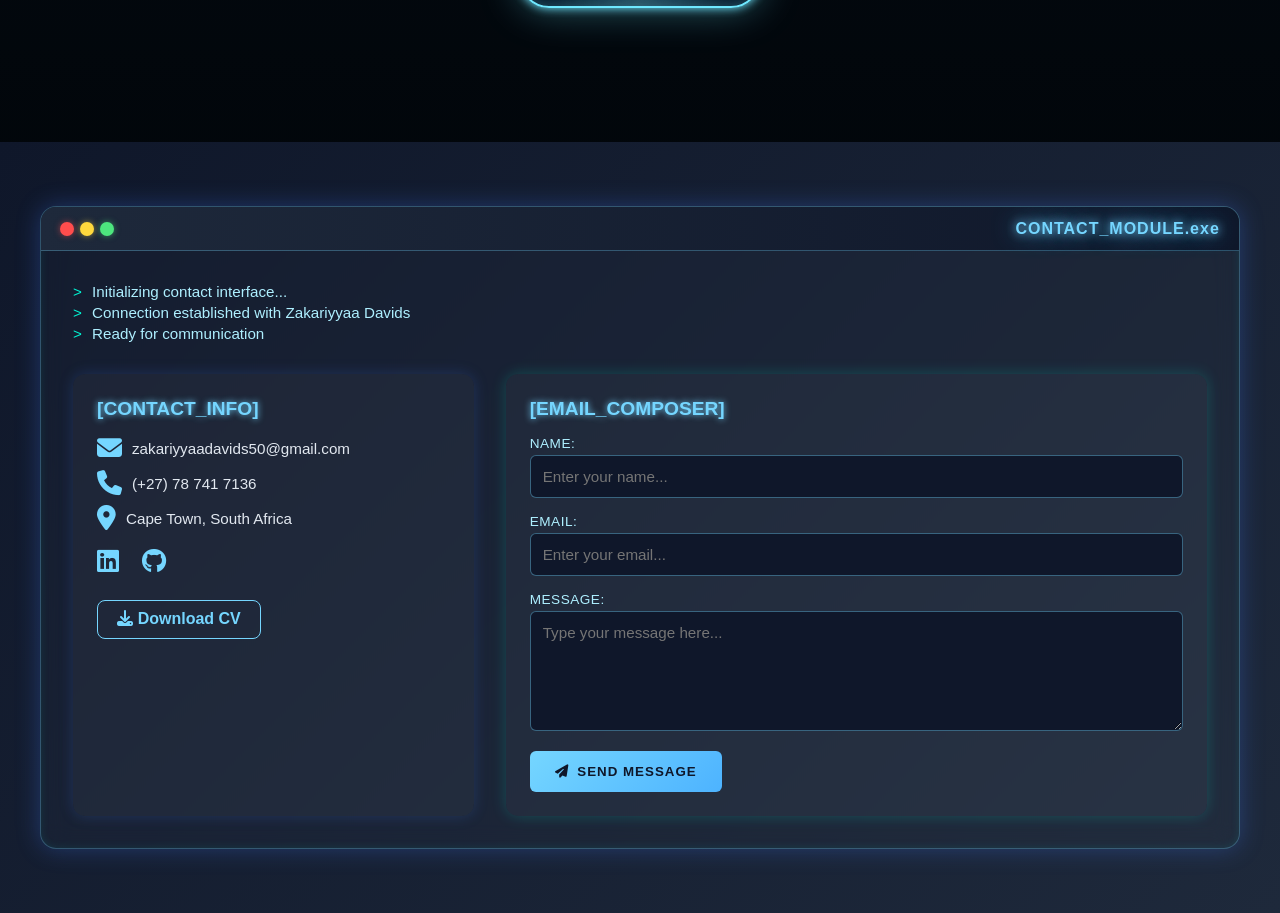
==== commit 8e43b7bf: "Fix formatting issues in index.html" ====
--- a/index.html
+++ b/index.html
@@ -279,10 +279,10 @@
                         <div class="info-header">[CONTACT_INFO]</div>
                         
                         <div class="info-line">
-                            <a href="mailto:zakariyyaadavids50@email.com">
+                            <a href="mailto:zakariyyaadavids50@gmail.com">
                                 <i class="fas fa-envelope info-icon"></i>
                             </a>
-                            <span class="info-text">zakariyyaadavids50@email.com</span>
+                            <span class="info-text">zakariyyaadavids50@gmail.com</span>
                         </div>
 
                         <div class="info-line">
